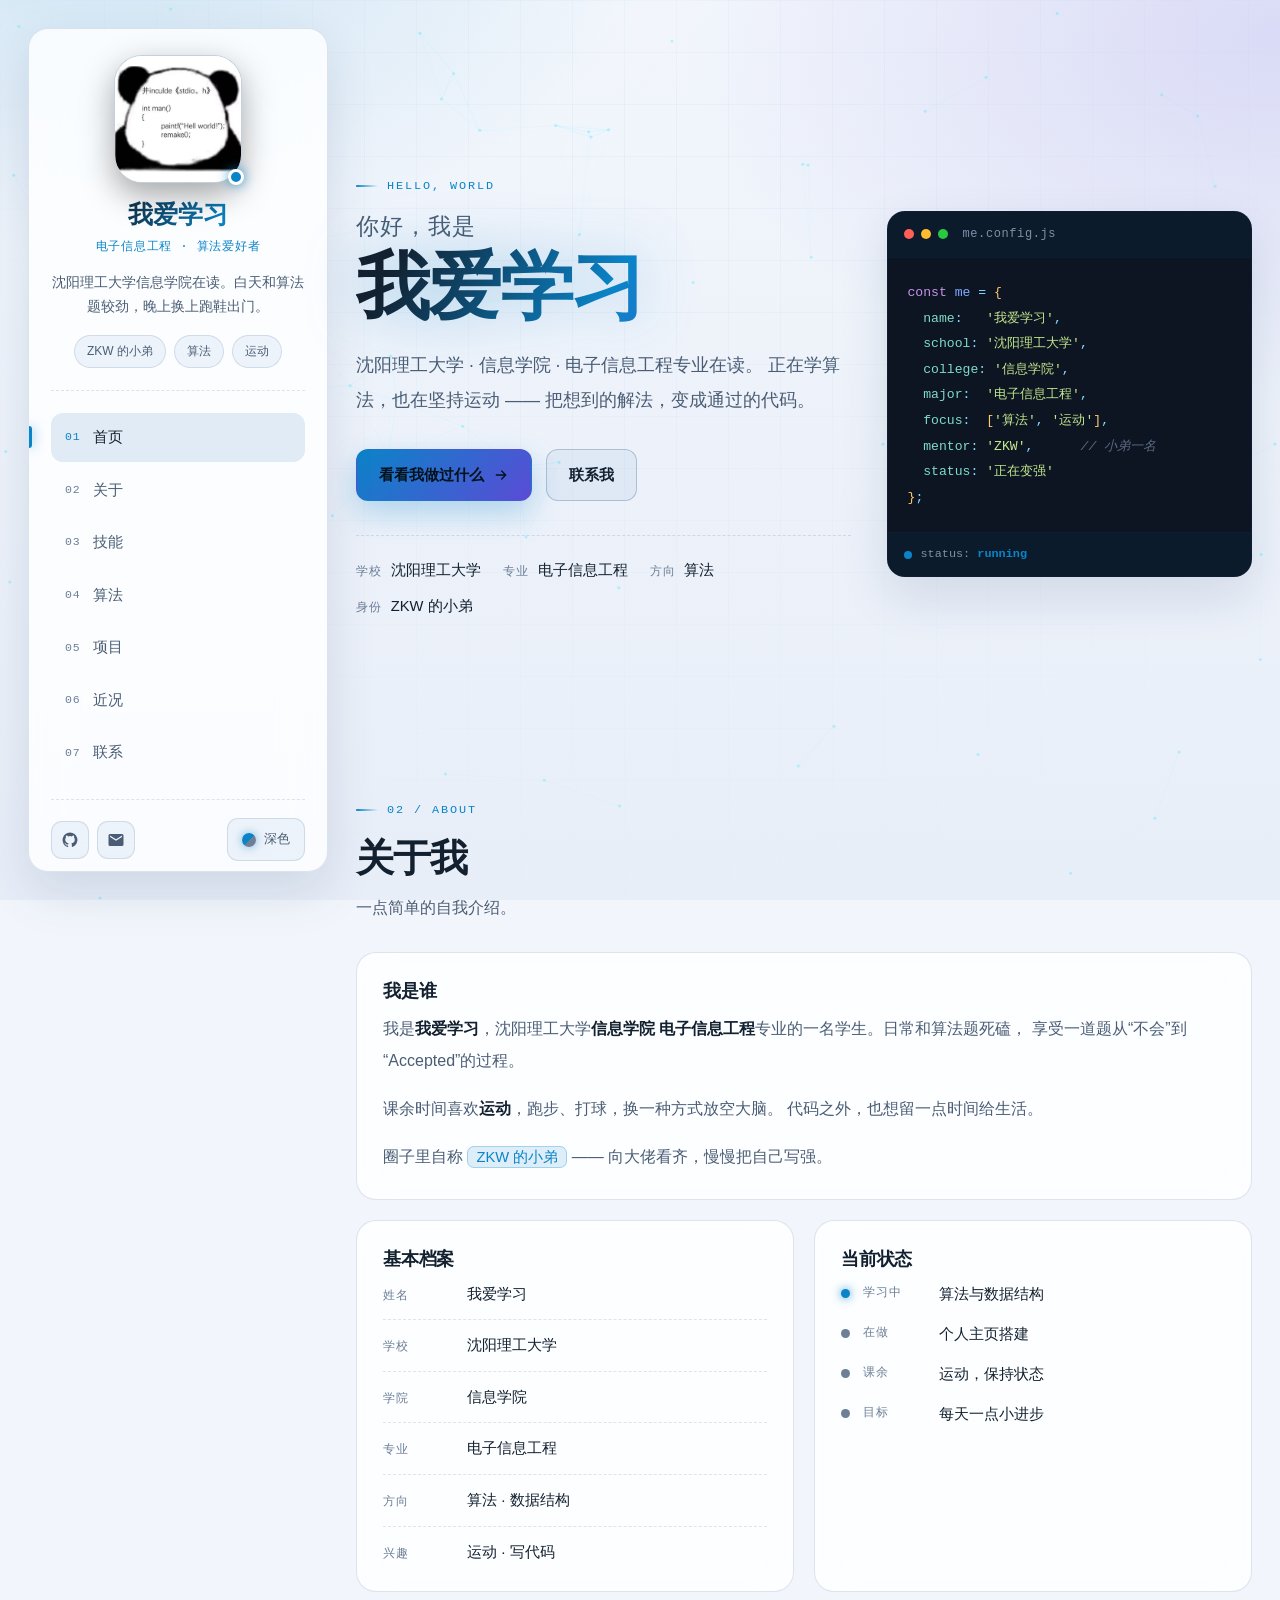
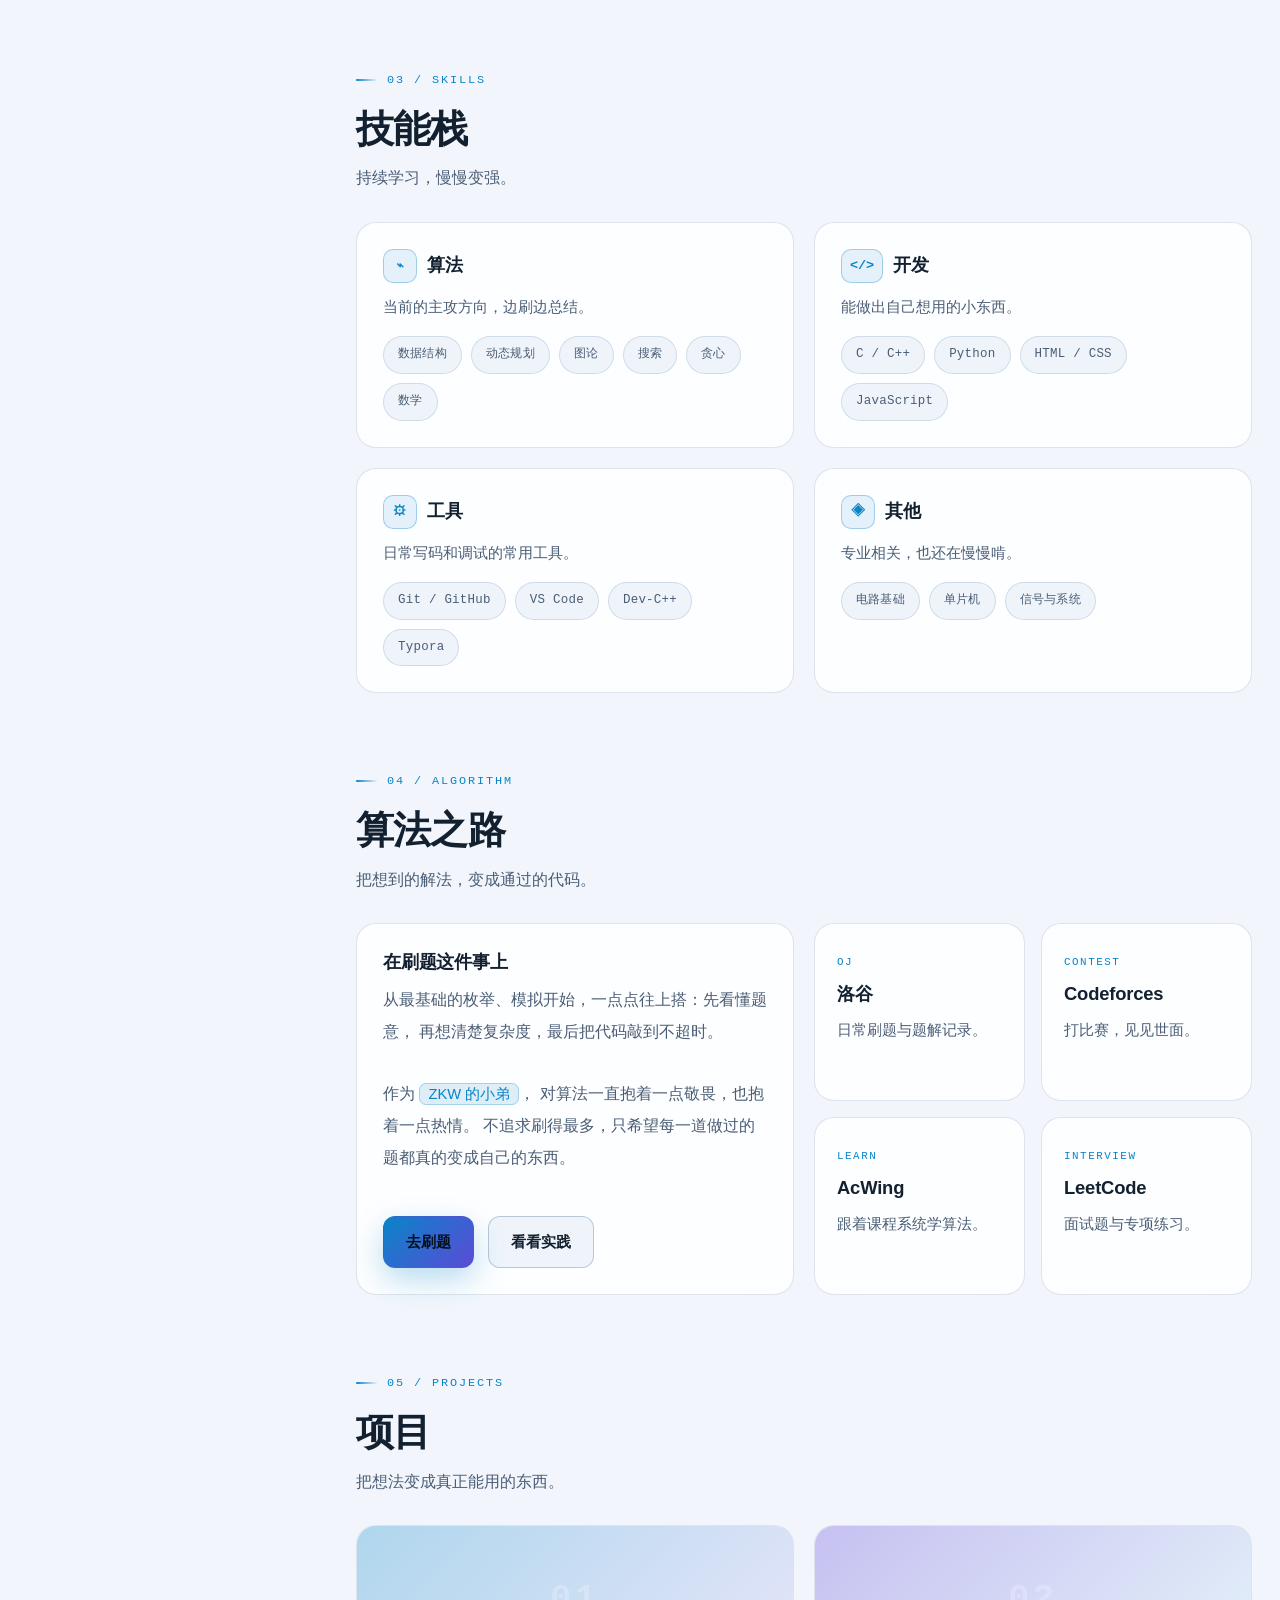
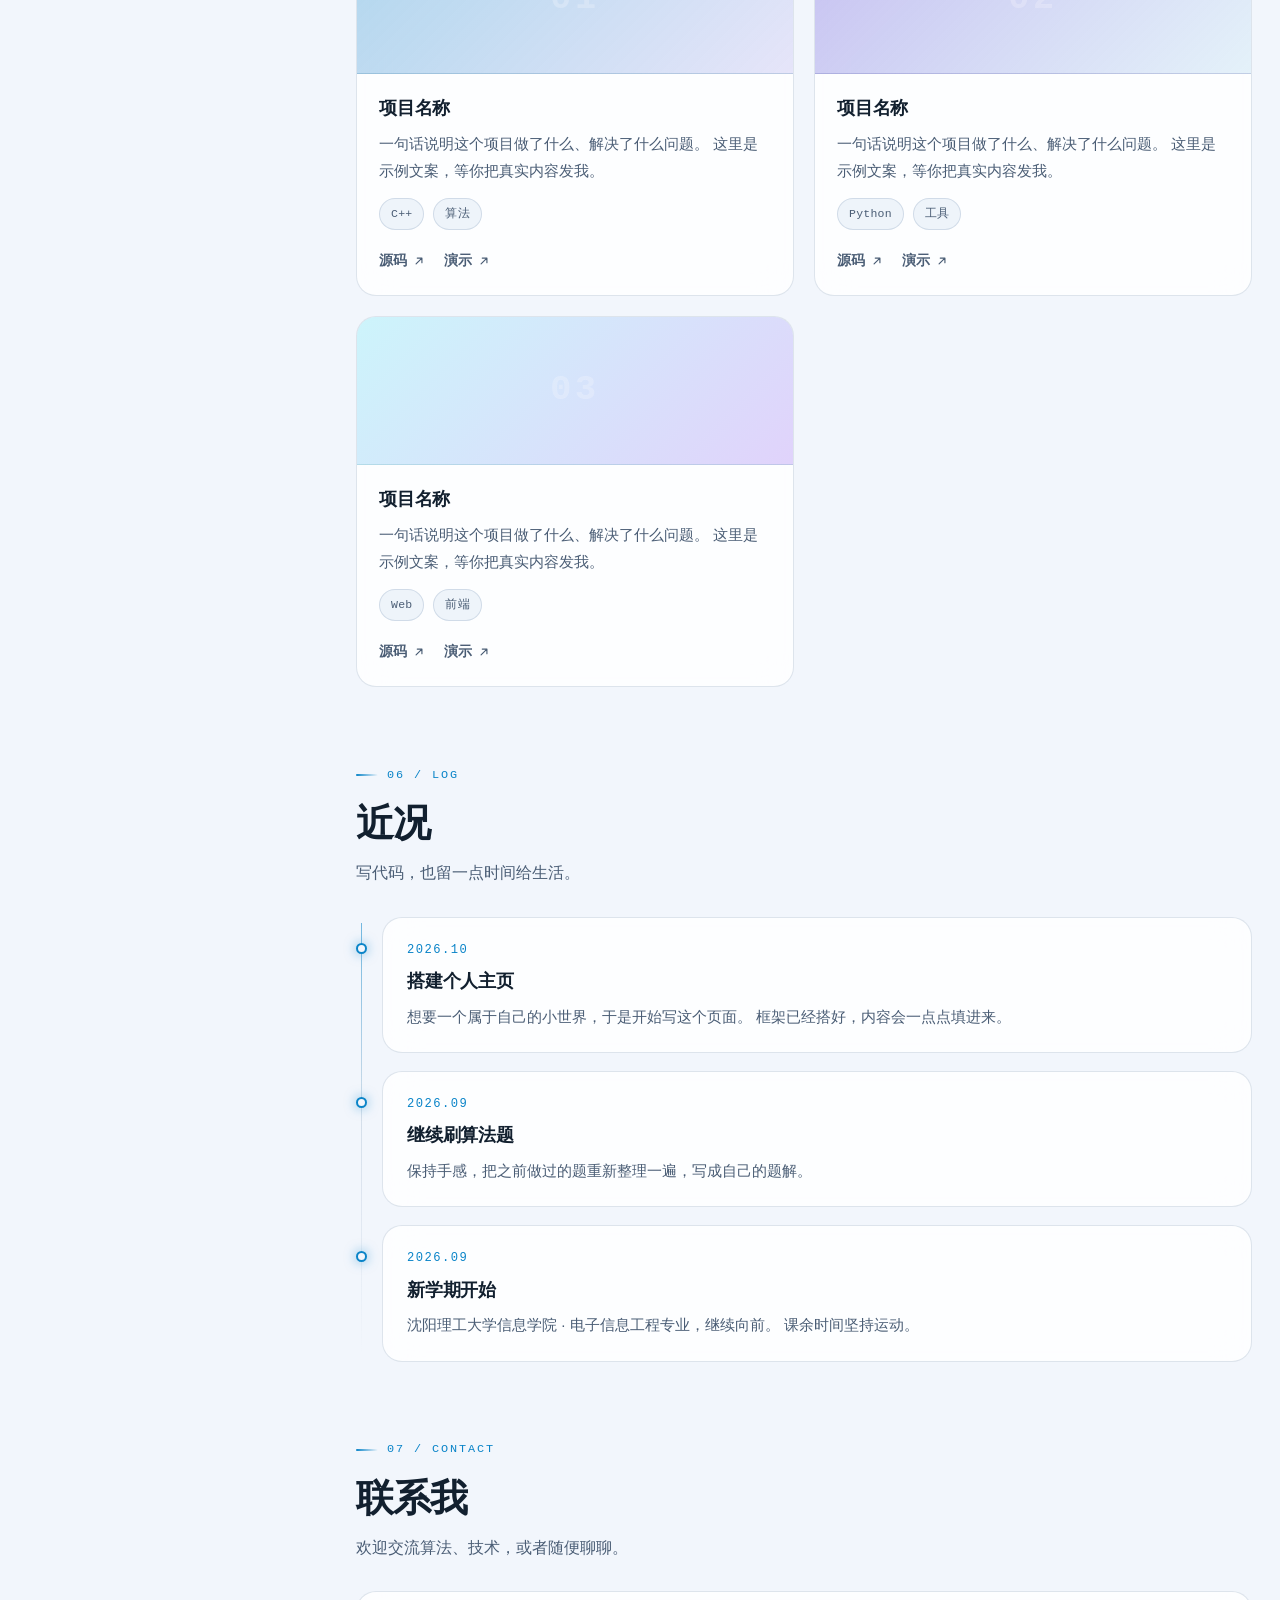
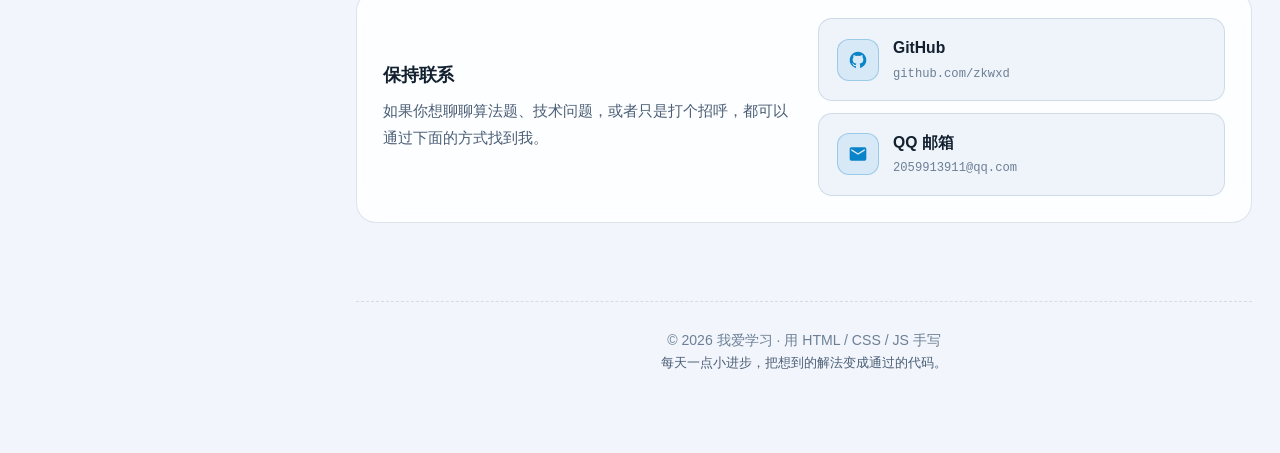
==== index.html @ d03a290c "个人主页：初始版本 科技感深色主题静态主页，纯 HTML/CSS/JS，无构建依赖。  - 分区：首页 / 关于 / 技能 / 算法 / 项目 / 近况 / 联系 - 深浅主题切换、滚动高亮导航、入场" ====
<!doctype html>
<html lang="zh-CN" data-theme="dark">
  <head>
    <meta charset="utf-8" />
    <meta name="viewport" content="width=device-width, initial-scale=1" />
    <meta name="color-scheme" content="dark light" />
    <meta name="theme-color" content="#060a12" />
    <meta
      name="description"
      content="我爱学习的个人主页 —— 沈阳理工大学信息学院电子信息工程专业学生，爱好算法与运动。"
    />
    <meta property="og:title" content="我爱学习 · 个人主页" />
    <meta
      property="og:description"
      content="沈阳理工大学信息学院电子信息工程专业学生，爱好算法与运动。"
    />
    <title>我爱学习 · 个人主页</title>

    <link rel="icon" href="assets/favicon.svg" type="image/svg+xml" />
    <link rel="stylesheet" href="css/style.css" />
    <!-- 标记 JS 可用：入场动画只在此时启用，禁用 JS 也能正常阅读 -->
    <script>
      document.documentElement.classList.add("js");
    </script>
  </head>

  <body>
    <a class="skip-link" href="#main">跳到主要内容</a>

    <!-- 背景装饰：网格 + 光晕 + 粒子 -->
    <div class="bg-layer" aria-hidden="true">
      <canvas class="bg-particles" id="bgParticles"></canvas>
    </div>

    <!-- ===================== 移动端顶栏 ===================== -->
    <header class="topbar">
      <a class="topbar__brand" href="#home">
        <span class="brand-mark" aria-hidden="true"></span>
        <span>我爱学习</span>
      </a>
      <button
        class="topbar__menu"
        id="menuBtn"
        type="button"
        aria-label="打开导航菜单"
        aria-expanded="false"
        aria-controls="sidebar"
      >
        <span class="topbar__menu-line"></span>
        <span class="topbar__menu-line"></span>
        <span class="topbar__menu-line"></span>
      </button>
    </header>

    <div class="shell">
      <!-- ===================== 侧边栏 ===================== -->
      <aside class="sidebar" id="sidebar">
        <div class="sidebar__inner">
          <!-- 个人资料 -->
          <section class="profile">
            <!-- ✎ 头像：assets/avatar.jpg（点击可放大查看） -->
            <div class="avatar">
              <button
                class="avatar__btn"
                id="avatarBtn"
                type="button"
                aria-label="放大查看头像"
                title="点击放大"
              >
                <img
                  id="avatarImg"
                  src="assets/avatar.jpg"
                  alt="我爱学习的头像：熊猫表情包，写着有 bug 的 C 语言 Hello World"
                  width="128"
                  height="128"
                />
              </button>
              <span class="avatar__status" title="在线"></span>
            </div>

            <h1 class="profile__name">我爱学习</h1>
            <p class="profile__role">电子信息工程 · 算法爱好者</p>
            <p class="profile__bio">
              沈阳理工大学信息学院在读。白天和算法题较劲，晚上换上跑鞋出门。
            </p>

            <ul class="profile__tags" aria-label="关键词">
              <li>ZKW 的小弟</li>
              <li>算法</li>
              <li>运动</li>
            </ul>
          </section>

          <!-- 导航 -->
          <nav class="nav" aria-label="主导航">
            <a class="nav__link is-active" href="#home">
              <span class="nav__index">01</span><span class="nav__label">首页</span>
            </a>
            <a class="nav__link" href="#about">
              <span class="nav__index">02</span><span class="nav__label">关于</span>
            </a>
            <a class="nav__link" href="#skills">
              <span class="nav__index">03</span><span class="nav__label">技能</span>
            </a>
            <a class="nav__link" href="#algo">
              <span class="nav__index">04</span><span class="nav__label">算法</span>
            </a>
            <a class="nav__link" href="#projects">
              <span class="nav__index">05</span><span class="nav__label">项目</span>
            </a>
            <a class="nav__link" href="#updates">
              <span class="nav__index">06</span><span class="nav__label">近况</span>
            </a>
            <a class="nav__link" href="#contact">
              <span class="nav__index">07</span><span class="nav__label">联系</span>
            </a>
          </nav>

          <!-- 侧栏底部：社交 + 主题 -->
          <div class="sidebar__foot">
            <div class="social-row">
              <!-- ✎ 替换 GitHub 用户名 -->
              <a
                class="icon-btn"
                href="https://github.com/zkwxd"
                target="_blank"
                rel="noopener noreferrer"
                aria-label="GitHub 主页"
                title="GitHub"
              >
                <svg viewBox="0 0 24 24" width="18" height="18" aria-hidden="true">
                  <path
                    fill="currentColor"
                    d="M12 2a10 10 0 0 0-3.16 19.49c.5.09.68-.22.68-.48l-.01-1.7c-2.78.6-3.37-1.34-3.37-1.34-.45-1.16-1.11-1.47-1.11-1.47-.91-.62.07-.61.07-.61 1 .07 1.53 1.03 1.53 1.03.9 1.53 2.34 1.09 2.91.83.09-.65.35-1.09.63-1.34-2.22-.25-4.55-1.11-4.55-4.94 0-1.09.39-1.98 1.03-2.68-.1-.25-.45-1.27.1-2.64 0 0 .84-.27 2.75 1.02a9.56 9.56 0 0 1 5 0c1.91-1.29 2.75-1.02 2.75-1.02.55 1.37.2 2.39.1 2.64.64.7 1.03 1.59 1.03 2.68 0 3.84-2.34 4.68-4.57 4.93.36.31.68.92.68 1.85l-.01 2.75c0 .27.18.58.69.48A10 10 0 0 0 12 2z"
                  />
                </svg>
              </a>
              <!-- ✎ 替换 QQ 号，邮箱即 QQ号@qq.com -->
              <a
                class="icon-btn"
                href="mailto:2059913911@qq.com"
                aria-label="QQ 邮箱"
                title="QQ 邮箱"
              >
                <svg viewBox="0 0 24 24" width="18" height="18" aria-hidden="true">
                  <path
                    fill="currentColor"
                    d="M20 4H4a2 2 0 0 0-2 2v12a2 2 0 0 0 2 2h16a2 2 0 0 0 2-2V6a2 2 0 0 0-2-2zm0 4-8 5L4 8V6l8 5 8-5v2z"
                  />
                </svg>
              </a>
            </div>

            <button class="theme-toggle" id="themeBtn" type="button" aria-label="切换深浅色主题">
              <span class="theme-toggle__icon" aria-hidden="true"></span>
              <span class="theme-toggle__text">外观</span>
            </button>
          </div>
        </div>
      </aside>

      <!-- 移动端遮罩 -->
      <div class="sidebar-overlay" id="sidebarOverlay" hidden></div>

      <!-- ===================== 主内容 ===================== -->
      <main class="main" id="main">
        <!-- ============ 首页 ============ -->
        <section class="hero" id="home" aria-labelledby="hero-title">
          <div class="hero__text">
            <p class="eyebrow">
              <span class="eyebrow__mark" aria-hidden="true"></span>
              HELLO, WORLD
            </p>

            <h2 class="hero__title" id="hero-title">
              <span class="hero__hello">你好，我是</span>
              <span class="hero__name">我爱学习</span>
            </h2>

            <p class="hero__lead">
              沈阳理工大学 · 信息学院 · 电子信息工程专业在读。
              正在学算法，也在坚持运动 —— 把想到的解法，变成通过的代码。
            </p>

            <div class="hero__actions">
              <a class="btn btn--primary" href="#projects">
                <span>看看我做过什么</span>
                <svg viewBox="0 0 24 24" width="16" height="16" aria-hidden="true">
                  <path
                    fill="none"
                    stroke="currentColor"
                    stroke-width="2"
                    stroke-linecap="round"
                    stroke-linejoin="round"
                    d="M5 12h14M13 6l6 6-6 6"
                  />
                </svg>
              </a>
              <a class="btn btn--ghost" href="#contact">联系我</a>
            </div>

            <ul class="hero__meta">
              <li><span class="k">学校</span>沈阳理工大学</li>
              <li><span class="k">专业</span>电子信息工程</li>
              <li><span class="k">方向</span>算法</li>
              <li><span class="k">身份</span>ZKW 的小弟</li>
            </ul>
          </div>

          <!-- 装饰：代码卡片 -->
          <aside class="code-card" aria-label="个人信息代码卡片">
            <div class="code-card__bar">
              <span class="dot dot--r"></span>
              <span class="dot dot--y"></span>
              <span class="dot dot--g"></span>
              <span class="code-card__file">me.config.js</span>
            </div>
            <pre class="code-card__body"><code><span class="c-kw">const</span> <span class="c-var">me</span> <span class="c-op">=</span> <span class="c-brace">{</span>
  <span class="c-key">name</span><span class="c-op">:</span>   <span class="c-str">'我爱学习'</span><span class="c-op">,</span>
  <span class="c-key">school</span><span class="c-op">:</span> <span class="c-str">'沈阳理工大学'</span><span class="c-op">,</span>
  <span class="c-key">college</span><span class="c-op">:</span> <span class="c-str">'信息学院'</span><span class="c-op">,</span>
  <span class="c-key">major</span><span class="c-op">:</span>  <span class="c-str">'电子信息工程'</span><span class="c-op">,</span>
  <span class="c-key">focus</span><span class="c-op">:</span>  <span class="c-brace">[</span><span class="c-str">'算法'</span><span class="c-op">,</span> <span class="c-str">'运动'</span><span class="c-brace">]</span><span class="c-op">,</span>
  <span class="c-key">mentor</span><span class="c-op">:</span> <span class="c-str">'ZKW'</span><span class="c-op">,</span>      <span class="c-comment">// 小弟一名</span>
  <span class="c-key">status</span><span class="c-op">:</span> <span class="c-str">'正在变强'</span>
<span class="c-brace">}</span><span class="c-op">;</span></code></pre>
            <div class="code-card__foot">
              <span class="pulse" aria-hidden="true"></span>
              <span>status: <strong>running</strong></span>
            </div>
          </aside>
        </section>

        <!-- ============ 关于 ============ -->
        <section class="section" id="about" aria-labelledby="about-title">
          <header class="section__head">
            <p class="eyebrow"><span class="eyebrow__mark" aria-hidden="true"></span>02 / ABOUT</p>
            <h2 class="section__title" id="about-title">关于我</h2>
            <p class="section__desc">一点简单的自我介绍。</p>
          </header>

          <div class="about__grid">
            <article class="card about__intro" data-reveal>
              <h3 class="card__title">我是谁</h3>
              <p>
                我是<strong>我爱学习</strong>，沈阳理工大学<strong>信息学院</strong>
                <strong>电子信息工程</strong>专业的一名学生。日常和算法题死磕，
                享受一道题从“不会”到“Accepted”的过程。
              </p>
              <p>
                课余时间喜欢<strong>运动</strong>，跑步、打球，换一种方式放空大脑。
                代码之外，也想留一点时间给生活。
              </p>
              <p>
                圈子里自称 <span class="hl">ZKW 的小弟</span> ——
                向大佬看齐，慢慢把自己写强。
              </p>
            </article>

            <article class="card about__facts" data-reveal>
              <h3 class="card__title">基本档案</h3>
              <!-- ✎ 以下档案已按你提供的信息填写，需要改动直接说 -->
              <dl class="fact-list">
                <div>
                  <dt>姓名</dt>
                  <dd>我爱学习</dd>
                </div>
                <div>
                  <dt>学校</dt>
                  <dd>沈阳理工大学</dd>
                </div>
                <div>
                  <dt>学院</dt>
                  <dd>信息学院</dd>
                </div>
                <div>
                  <dt>专业</dt>
                  <dd>电子信息工程</dd>
                </div>
                <div>
                  <dt>方向</dt>
                  <dd>算法 · 数据结构</dd>
                </div>
                <div>
                  <dt>兴趣</dt>
                  <dd>运动 · 写代码</dd>
                </div>
              </dl>
            </article>

            <article class="card about__now" data-reveal>
              <h3 class="card__title">当前状态</h3>
              <ul class="status-list">
                <li>
                  <span class="status-dot status-dot--live"></span>
                  <span class="status-label">学习中</span>
                  <span class="status-value">算法与数据结构</span>
                </li>
                <li>
                  <span class="status-dot"></span>
                  <span class="status-label">在做</span>
                  <span class="status-value">个人主页搭建</span>
                </li>
                <li>
                  <span class="status-dot"></span>
                  <span class="status-label">课余</span>
                  <span class="status-value">运动，保持状态</span>
                </li>
                <li>
                  <span class="status-dot"></span>
                  <span class="status-label">目标</span>
                  <span class="status-value">每天一点小进步</span>
                </li>
              </ul>
            </article>
          </div>
        </section>

        <!-- ============ 技能 ============ -->
        <section class="section" id="skills" aria-labelledby="skills-title">
          <header class="section__head">
            <p class="eyebrow"><span class="eyebrow__mark" aria-hidden="true"></span>03 / SKILLS</p>
            <h2 class="section__title" id="skills-title">技能栈</h2>
            <p class="section__desc">持续学习，慢慢变强。</p>
          </header>

          <!-- ✎ 技术栈按真实情况增删 -->
          <div class="skill-grid">
            <article class="card skill-card" data-reveal>
              <h3 class="card__title">
                <span class="skill-card__icon" aria-hidden="true">⌁</span>算法
              </h3>
              <p class="card__desc">当前的主攻方向，边刷边总结。</p>
              <ul class="chip-list">
                <li class="chip">数据结构</li>
                <li class="chip">动态规划</li>
                <li class="chip">图论</li>
                <li class="chip">搜索</li>
                <li class="chip">贪心</li>
                <li class="chip">数学</li>
              </ul>
            </article>

            <article class="card skill-card" data-reveal>
              <h3 class="card__title">
                <span class="skill-card__icon" aria-hidden="true">&lt;/&gt;</span>开发
              </h3>
              <p class="card__desc">能做出自己想用的小东西。</p>
              <ul class="chip-list">
                <li class="chip">C / C++</li>
                <li class="chip">Python</li>
                <li class="chip">HTML / CSS</li>
                <li class="chip">JavaScript</li>
              </ul>
            </article>

            <article class="card skill-card" data-reveal>
              <h3 class="card__title">
                <span class="skill-card__icon" aria-hidden="true">⚙</span>工具
              </h3>
              <p class="card__desc">日常写码和调试的常用工具。</p>
              <ul class="chip-list">
                <li class="chip">Git / GitHub</li>
                <li class="chip">VS Code</li>
                <li class="chip">Dev-C++</li>
                <li class="chip">Typora</li>
              </ul>
            </article>

            <article class="card skill-card" data-reveal>
              <h3 class="card__title">
                <span class="skill-card__icon" aria-hidden="true">◈</span>其他
              </h3>
              <p class="card__desc">专业相关，也还在慢慢啃。</p>
              <ul class="chip-list">
                <li class="chip">电路基础</li>
                <li class="chip">单片机</li>
                <li class="chip">信号与系统</li>
              </ul>
            </article>
          </div>
        </section>

        <!-- ============ 算法 ============ -->
        <section class="section" id="algo" aria-labelledby="algo-title">
          <header class="section__head">
            <p class="eyebrow"><span class="eyebrow__mark" aria-hidden="true"></span>04 / ALGORITHM</p>
            <h2 class="section__title" id="algo-title">算法之路</h2>
            <p class="section__desc">把想到的解法，变成通过的代码。</p>
          </header>

          <div class="algo__grid">
            <article class="card algo__intro" data-reveal>
              <h3 class="card__title">在刷题这件事上</h3>
              <p>
                从最基础的枚举、模拟开始，一点点往上搭：先看懂题意，
                再想清楚复杂度，最后把代码敲到不超时。
              </p>
              <p>
                作为 <span class="hl">ZKW 的小弟</span>，
                对算法一直抱着一点敬畏，也抱着一点热情。
                不追求刷得最多，只希望每一道做过的题都真的变成自己的东西。
              </p>
              <div class="hero__actions">
                <!-- ✎ 改成你的刷题主页链接 -->
                <a class="btn btn--primary" href="https://www.luogu.com.cn/" target="_blank" rel="noopener noreferrer">去刷题</a>
                <a class="btn btn--ghost" href="#projects">看看实践</a>
              </div>
            </article>

            <div class="platform-grid">
              <!-- ✎ 替换成你真实的刷题主页 -->
              <a class="card platform-card" data-reveal href="https://www.luogu.com.cn/" target="_blank" rel="noopener noreferrer">
                <span class="platform-card__tag">OJ</span>
                <h3 class="card__title">洛谷</h3>
                <p class="card__desc">日常刷题与题解记录。</p>
              </a>
              <a class="card platform-card" data-reveal href="https://codeforces.com/" target="_blank" rel="noopener noreferrer">
                <span class="platform-card__tag">Contest</span>
                <h3 class="card__title">Codeforces</h3>
                <p class="card__desc">打比赛，见见世面。</p>
              </a>
              <a class="card platform-card" data-reveal href="https://www.acwing.com/" target="_blank" rel="noopener noreferrer">
                <span class="platform-card__tag">Learn</span>
                <h3 class="card__title">AcWing</h3>
                <p class="card__desc">跟着课程系统学算法。</p>
              </a>
              <a class="card platform-card" data-reveal href="https://leetcode.cn/" target="_blank" rel="noopener noreferrer">
                <span class="platform-card__tag">Interview</span>
                <h3 class="card__title">LeetCode</h3>
                <p class="card__desc">面试题与专项练习。</p>
              </a>
            </div>
          </div>
        </section>

        <!-- ============ 项目 ============ -->
        <section class="section" id="projects" aria-labelledby="projects-title">
          <header class="section__head">
            <p class="eyebrow"><span class="eyebrow__mark" aria-hidden="true"></span>05 / PROJECTS</p>
            <h2 class="section__title" id="projects-title">项目</h2>
            <p class="section__desc">把想法变成真正能用的东西。</p>
          </header>

          <!-- ✎ 项目卡片：整块替换标题 / 简介 / 技术标签 / 链接 -->
          <div class="project-grid">
            <article class="card project-card" data-reveal>
              <div class="project-card__thumb thumb--a" aria-hidden="true">
                <span>01</span>
              </div>
              <div class="project-card__body">
                <h3 class="card__title">项目名称</h3>
                <p class="card__desc">
                  一句话说明这个项目做了什么、解决了什么问题。
                  这里是示例文案，等你把真实内容发我。
                </p>
                <ul class="chip-list">
                  <li class="chip chip--sm">C++</li>
                  <li class="chip chip--sm">算法</li>
                </ul>
                <div class="project-card__links">
                  <!-- ✎ 源码 / 演示链接 -->
                  <a class="link-arrow" href="#" aria-label="查看项目源码">
                    源码
                    <svg viewBox="0 0 24 24" width="14" height="14" aria-hidden="true">
                      <path fill="none" stroke="currentColor" stroke-width="2" stroke-linecap="round" stroke-linejoin="round" d="M7 17 17 7M9 7h8v8" />
                    </svg>
                  </a>
                  <a class="link-arrow" href="#" aria-label="查看项目演示">
                    演示
                    <svg viewBox="0 0 24 24" width="14" height="14" aria-hidden="true">
                      <path fill="none" stroke="currentColor" stroke-width="2" stroke-linecap="round" stroke-linejoin="round" d="M7 17 17 7M9 7h8v8" />
                    </svg>
                  </a>
                </div>
              </div>
            </article>

            <article class="card project-card" data-reveal>
              <div class="project-card__thumb thumb--b" aria-hidden="true">
                <span>02</span>
              </div>
              <div class="project-card__body">
                <h3 class="card__title">项目名称</h3>
                <p class="card__desc">
                  一句话说明这个项目做了什么、解决了什么问题。
                  这里是示例文案，等你把真实内容发我。
                </p>
                <ul class="chip-list">
                  <li class="chip chip--sm">Python</li>
                  <li class="chip chip--sm">工具</li>
                </ul>
                <div class="project-card__links">
                  <a class="link-arrow" href="#">
                    源码
                    <svg viewBox="0 0 24 24" width="14" height="14" aria-hidden="true">
                      <path fill="none" stroke="currentColor" stroke-width="2" stroke-linecap="round" stroke-linejoin="round" d="M7 17 17 7M9 7h8v8" />
                    </svg>
                  </a>
                  <a class="link-arrow" href="#">
                    演示
                    <svg viewBox="0 0 24 24" width="14" height="14" aria-hidden="true">
                      <path fill="none" stroke="currentColor" stroke-width="2" stroke-linecap="round" stroke-linejoin="round" d="M7 17 17 7M9 7h8v8" />
                    </svg>
                  </a>
                </div>
              </div>
            </article>

            <article class="card project-card" data-reveal>
              <div class="project-card__thumb thumb--c" aria-hidden="true">
                <span>03</span>
              </div>
              <div class="project-card__body">
                <h3 class="card__title">项目名称</h3>
                <p class="card__desc">
                  一句话说明这个项目做了什么、解决了什么问题。
                  这里是示例文案，等你把真实内容发我。
                </p>
                <ul class="chip-list">
                  <li class="chip chip--sm">Web</li>
                  <li class="chip chip--sm">前端</li>
                </ul>
                <div class="project-card__links">
                  <a class="link-arrow" href="#">
                    源码
                    <svg viewBox="0 0 24 24" width="14" height="14" aria-hidden="true">
                      <path fill="none" stroke="currentColor" stroke-width="2" stroke-linecap="round" stroke-linejoin="round" d="M7 17 17 7M9 7h8v8" />
                    </svg>
                  </a>
                  <a class="link-arrow" href="#">
                    演示
                    <svg viewBox="0 0 24 24" width="14" height="14" aria-hidden="true">
                      <path fill="none" stroke="currentColor" stroke-width="2" stroke-linecap="round" stroke-linejoin="round" d="M7 17 17 7M9 7h8v8" />
                    </svg>
                  </a>
                </div>
              </div>
            </article>
          </div>
        </section>

        <!-- ============ 近况 ============ -->
        <section class="section" id="updates" aria-labelledby="updates-title">
          <header class="section__head">
            <p class="eyebrow"><span class="eyebrow__mark" aria-hidden="true"></span>06 / LOG</p>
            <h2 class="section__title" id="updates-title">近况</h2>
            <p class="section__desc">写代码，也留一点时间给生活。</p>
          </header>

          <!-- ✎ 时间线条目：替换时间 / 标题 / 描述 -->
          <ol class="timeline">
            <li class="timeline__item" data-reveal>
              <div class="timeline__marker" aria-hidden="true"></div>
              <div class="card timeline__card">
                <p class="timeline__date">2026.10</p>
                <h3 class="card__title">搭建个人主页</h3>
                <p class="card__desc">
                  想要一个属于自己的小世界，于是开始写这个页面。
                  框架已经搭好，内容会一点点填进来。
                </p>
              </div>
            </li>
            <li class="timeline__item" data-reveal>
              <div class="timeline__marker" aria-hidden="true"></div>
              <div class="card timeline__card">
                <p class="timeline__date">2026.09</p>
                <h3 class="card__title">继续刷算法题</h3>
                <p class="card__desc">
                  保持手感，把之前做过的题重新整理一遍，写成自己的题解。
                </p>
              </div>
            </li>
            <li class="timeline__item" data-reveal>
              <div class="timeline__marker" aria-hidden="true"></div>
              <div class="card timeline__card">
                <p class="timeline__date">2026.09</p>
                <h3 class="card__title">新学期开始</h3>
                <p class="card__desc">
                  沈阳理工大学信息学院 · 电子信息工程专业，继续向前。
                  课余时间坚持运动。
                </p>
              </div>
            </li>
          </ol>
        </section>

        <!-- ============ 联系 ============ -->
        <section class="section" id="contact" aria-labelledby="contact-title">
          <header class="section__head">
            <p class="eyebrow"><span class="eyebrow__mark" aria-hidden="true"></span>07 / CONTACT</p>
            <h2 class="section__title" id="contact-title">联系我</h2>
            <p class="section__desc">欢迎交流算法、技术，或者随便聊聊。</p>
          </header>

          <div class="card contact-card" data-reveal>
            <div class="contact-card__text">
              <h3 class="card__title">保持联系</h3>
              <p class="card__desc">
                如果你想聊聊算法题、技术问题，或者只是打个招呼，都可以通过下面的方式找到我。
              </p>
            </div>

            <div class="contact-actions">
              <!-- ✎ 替换 GitHub 用户名 -->
              <a
                class="contact-btn"
                href="https://github.com/zkwxd"
                target="_blank"
                rel="noopener noreferrer"
              >
                <span class="contact-btn__icon" aria-hidden="true">
                  <svg viewBox="0 0 24 24" width="20" height="20">
                    <path
                      fill="currentColor"
                      d="M12 2a10 10 0 0 0-3.16 19.49c.5.09.68-.22.68-.48l-.01-1.7c-2.78.6-3.37-1.34-3.37-1.34-.45-1.16-1.11-1.47-1.11-1.47-.91-.62.07-.61.07-.61 1 .07 1.53 1.03 1.53 1.03.9 1.53 2.34 1.09 2.91.83.09-.65.35-1.09.63-1.34-2.22-.25-4.55-1.11-4.55-4.94 0-1.09.39-1.98 1.03-2.68-.1-.25-.45-1.27.1-2.64 0 0 .84-.27 2.75 1.02a9.56 9.56 0 0 1 5 0c1.91-1.29 2.75-1.02 2.75-1.02.55 1.37.2 2.39.1 2.64.64.7 1.03 1.59 1.03 2.68 0 3.84-2.34 4.68-4.57 4.93.36.31.68.92.68 1.85l-.01 2.75c0 .27.18.58.69.48A10 10 0 0 0 12 2z"
                    />
                  </svg>
                </span>
                <span class="contact-btn__body">
                  <strong>GitHub</strong>
                  <small>github.com/zkwxd</small>
                </span>
              </a>

              <!-- ✎ 替换 QQ 号：邮箱 = QQ号@qq.com -->
              <a class="contact-btn" href="mailto:2059913911@qq.com">
                <span class="contact-btn__icon" aria-hidden="true">
                  <svg viewBox="0 0 24 24" width="20" height="20">
                    <path
                      fill="currentColor"
                      d="M20 4H4a2 2 0 0 0-2 2v12a2 2 0 0 0 2 2h16a2 2 0 0 0 2-2V6a2 2 0 0 0-2-2zm0 4-8 5L4 8V6l8 5 8-5v2z"
                    />
                  </svg>
                </span>
                <span class="contact-btn__body">
                  <strong>QQ 邮箱</strong>
                  <small>2059913911@qq.com</small>
                </span>
              </a>
            </div>
          </div>
        </section>

        <!-- ============ 页脚 ============ -->
        <footer class="footer">
          <p>
            © <span id="year">2026</span> 我爱学习 · 用 HTML / CSS / JS 手写
          </p>
          <p class="footer__motto">每天一点小进步，把想到的解法变成通过的代码。</p>
        </footer>
      </main>
    </div>

    <!-- 回到顶部 -->
    <button class="to-top" id="toTop" type="button" aria-label="回到顶部">
      <svg viewBox="0 0 24 24" width="18" height="18" aria-hidden="true">
        <path fill="none" stroke="currentColor" stroke-width="2" stroke-linecap="round" stroke-linejoin="round" d="M12 19V5M6 11l6-6 6 6" />
      </svg>
    </button>

    <!-- 头像放大查看 -->
    <div class="lightbox" id="lightbox" hidden>
      <figure class="lightbox__panel">
        <img
          src="assets/avatar.jpg"
          alt="我爱学习的头像大图"
          id="lightboxImg"
        />
        <figcaption class="lightbox__caption">
          <code>#inculde 《stdio。h》</code> · 让代码再飞一会儿
        </figcaption>
      </figure>
      <button class="lightbox__close" id="lightboxClose" type="button" aria-label="关闭">
        <svg viewBox="0 0 24 24" width="22" height="22" aria-hidden="true">
          <path
            fill="none"
            stroke="currentColor"
            stroke-width="2"
            stroke-linecap="round"
            d="M6 6l12 12M18 6L6 18"
          />
        </svg>
      </button>
    </div>

    <script src="js/main.js"></script>
  </body>
</html>
---- css/style.css ----
/* =========================================================
   我爱学习 · 个人主页
   科技感深色主题 / 纯静态 / 无外部依赖
   ========================================================= */

/* ---------- 设计变量 ---------- */
:root {
  color-scheme: dark;

  /* 强调色：改这两个值就能换掉整站配色 */
  --accent: #2ee6ff;
  --accent-2: #7b6cff;
  --accent-rgb: 46, 230, 255;
  --accent-2-rgb: 123, 108, 255;

  --bg: #060a12;
  --bg-soft: #0a1220;
  --panel: rgba(13, 21, 36, 0.72);
  --panel-solid: #0c1524;
  --soft: rgba(122, 178, 255, 0.06);
  --soft-2: rgba(122, 178, 255, 0.11);

  --text: #e6f0ff;
  --muted: #93a6c4;
  --faint: #5d7191;
  --line: rgba(122, 178, 255, 0.13);
  --line-strong: rgba(122, 178, 255, 0.26);

  --radius: 20px;
  --radius-sm: 12px;
  --rail: 300px;

  --font-sans: "Inter", -apple-system, BlinkMacSystemFont, "Segoe UI",
    "PingFang SC", "Microsoft YaHei", sans-serif;
  --font-mono: "JetBrains Mono", "Cascadia Code", "SFMono-Regular", Consolas,
    "Liberation Mono", monospace;

  --shadow: 0 24px 60px rgba(0, 0, 0, 0.45);
  --glow: 0 0 0 1px rgba(var(--accent-rgb), 0.18),
    0 0 36px rgba(var(--accent-rgb), 0.12);
  --ease: cubic-bezier(0.22, 1, 0.36, 1);
}

/* 浅色主题（右上角「外观」可切换） */
[data-theme="light"] {
  color-scheme: light;

  --accent: #0a84c8;
  --accent-2: #5b4bd6;
  --accent-rgb: 10, 132, 200;
  --accent-2-rgb: 91, 75, 214;

  --bg: #f2f6fc;
  --bg-soft: #e8eef8;
  --panel: rgba(255, 255, 255, 0.82);
  --panel-solid: #ffffff;
  --soft: rgba(10, 90, 160, 0.06);
  --soft-2: rgba(10, 90, 160, 0.11);

  --text: #12202f;
  --muted: #4a5d75;
  --faint: #6c7f96;
  --line: rgba(12, 60, 110, 0.13);
  --line-strong: rgba(12, 60, 110, 0.24);

  --shadow: 0 20px 50px rgba(20, 50, 90, 0.12);
  --glow: 0 0 0 1px rgba(var(--accent-rgb), 0.18),
    0 0 32px rgba(var(--accent-rgb), 0.1);
}

/* ---------- 重置与基础 ---------- */
*,
*::before,
*::after {
  box-sizing: border-box;
}

html {
  scroll-behavior: smooth;
  scroll-padding-top: 32px;
}

body {
  margin: 0;
  min-height: 100vh;
  background: var(--bg);
  color: var(--text);
  font-family: var(--font-sans);
  font-size: 16px;
  line-height: 1.75;
  -webkit-font-smoothing: antialiased;
  text-rendering: optimizeLegibility;
}

img {
  max-width: 100%;
  display: block;
}

a {
  color: inherit;
  text-decoration: none;
}

button {
  font: inherit;
  color: inherit;
  background: none;
  border: 0;
  cursor: pointer;
}

ul,
ol,
dl {
  margin: 0;
  padding: 0;
  list-style: none;
}

p {
  margin: 0 0 1em;
}

p:last-child {
  margin-bottom: 0;
}

h1,
h2,
h3 {
  margin: 0;
  line-height: 1.3;
  letter-spacing: -0.01em;
}

strong {
  font-weight: 650;
  color: var(--text);
}

::selection {
  background: rgba(var(--accent-rgb), 0.28);
  color: var(--text);
}

:focus-visible {
  outline: 2px solid var(--accent);
  outline-offset: 3px;
  border-radius: 6px;
}

.skip-link {
  position: fixed;
  top: -100px;
  left: 16px;
  z-index: 999;
  padding: 10px 18px;
  border-radius: 10px;
  background: var(--accent);
  color: #041018;
  font-weight: 600;
  transition: top 0.25s var(--ease);
}

.skip-link:focus {
  top: 16px;
}

/* ---------- 背景层 ---------- */
.bg-layer {
  position: fixed;
  inset: 0;
  z-index: -1;
  overflow: hidden;
  background:
    radial-gradient(
      900px 560px at 8% -10%,
      rgba(var(--accent-rgb), 0.16),
      transparent 62%
    ),
    radial-gradient(
      1000px 620px at 100% 4%,
      rgba(var(--accent-2-rgb), 0.16),
      transparent 60%
    ),
    linear-gradient(180deg, var(--bg) 0%, var(--bg-soft) 100%);
}

/* 细网格 */
.bg-layer::before {
  content: "";
  position: absolute;
  inset: 0;
  background-image: linear-gradient(
      rgba(var(--accent-rgb), 0.045) 1px,
      transparent 1px
    ),
    linear-gradient(90deg, rgba(var(--accent-rgb), 0.045) 1px, transparent 1px);
  background-size: 52px 52px;
  mask-image: radial-gradient(circle at 50% 20%, #000 0%, transparent 78%);
  -webkit-mask-image: radial-gradient(
    circle at 50% 20%,
    #000 0%,
    transparent 78%
  );
}

.bg-particles {
  position: absolute;
  inset: 0;
  width: 100%;
  height: 100%;
  opacity: 0.55;
}

/* ---------- 布局 ---------- */
.shell {
  display: grid;
  grid-template-columns: var(--rail) minmax(0, 1fr);
  gap: 28px;
  max-width: 1320px;
  margin: 0 auto;
  padding: 28px;
}

.main {
  min-width: 0;
  padding-bottom: 40px;
}

/* ---------- 侧边栏 ---------- */
.sidebar {
  position: sticky;
  top: 28px;
  height: calc(100vh - 56px);
  align-self: start;
}

.sidebar__inner {
  display: flex;
  flex-direction: column;
  height: 100%;
  padding: 26px 22px;
  border: 1px solid var(--line);
  border-radius: var(--radius);
  background: var(--panel);
  backdrop-filter: blur(22px) saturate(140%);
  -webkit-backdrop-filter: blur(22px) saturate(140%);
  box-shadow: var(--shadow);
  overflow-y: auto;
  overscroll-behavior: contain;
  scrollbar-width: thin;
  scrollbar-color: var(--line-strong) transparent;
}

/* 资料卡 */
.profile {
  text-align: center;
  padding-bottom: 22px;
  border-bottom: 1px dashed var(--line);
}

.avatar {
  position: relative;
  width: 128px;
  height: 128px;
  margin: 0 auto 16px;
}

.avatar__btn {
  display: block;
  width: 128px;
  height: 128px;
  padding: 0;
  border: 1px solid var(--line-strong);
  border-radius: 28px;
  overflow: hidden;
  background: #fff;
  box-shadow: 0 12px 32px rgba(0, 0, 0, 0.35);
  cursor: zoom-in;
  transition: transform 0.35s var(--ease), box-shadow 0.35s var(--ease),
    border-color 0.35s var(--ease);
}

.avatar__btn:hover {
  transform: translateY(-3px) scale(1.02);
  border-color: rgba(var(--accent-rgb), 0.55);
  box-shadow: 0 18px 42px rgba(var(--accent-rgb), 0.24);
}

.avatar img {
  width: 100%;
  height: 100%;
  /* 表情包是白底长图，用 contain 完整显示，避免裁掉代码文字 */
  object-fit: contain;
  background: #fff;
}

.avatar__status {
  position: absolute;
  right: -2px;
  bottom: -2px;
  width: 16px;
  height: 16px;
  border-radius: 50%;
  background: var(--accent);
  border: 3px solid var(--panel-solid);
  box-shadow: 0 0 12px rgba(var(--accent-rgb), 0.8);
}

.profile__name {
  font-size: 1.55rem;
  font-weight: 700;
  letter-spacing: 0.01em;
  background: linear-gradient(
    120deg,
    var(--text) 20%,
    var(--accent) 70%,
    var(--accent-2) 100%
  );
  -webkit-background-clip: text;
  background-clip: text;
  color: transparent;
}

.profile__role {
  margin: 6px 0 12px;
  font-family: var(--font-mono);
  font-size: 0.78rem;
  letter-spacing: 0.06em;
  color: var(--accent);
  text-transform: uppercase;
}

.profile__bio {
  margin: 0 0 16px;
  font-size: 0.88rem;
  line-height: 1.7;
  color: var(--muted);
}

.profile__tags {
  display: flex;
  flex-wrap: wrap;
  justify-content: center;
  gap: 8px;
}

.profile__tags li {
  padding: 5px 12px;
  border: 1px solid var(--line);
  border-radius: 999px;
  background: var(--soft);
  font-size: 0.75rem;
  color: var(--muted);
  white-space: nowrap;
}

/* 导航 */
.nav {
  display: flex;
  flex-direction: column;
  gap: 4px;
  padding: 22px 0;
  flex: 1;
}

.nav__link {
  position: relative;
  display: flex;
  align-items: center;
  gap: 12px;
  padding: 11px 14px;
  border-radius: var(--radius-sm);
  color: var(--muted);
  font-size: 0.95rem;
  transition: color 0.25s var(--ease), background 0.25s var(--ease),
    transform 0.25s var(--ease);
}

.nav__link:hover {
  color: var(--text);
  background: var(--soft);
  transform: translateX(3px);
}

.nav__link.is-active {
  color: var(--text);
  background: var(--soft-2);
}

.nav__link.is-active::before {
  content: "";
  position: absolute;
  left: -22px;
  top: 50%;
  transform: translateY(-50%);
  width: 3px;
  height: 22px;
  border-radius: 0 3px 3px 0;
  background: var(--accent);
  box-shadow: 0 0 12px rgba(var(--accent-rgb), 0.8);
}

.nav__index {
  font-family: var(--font-mono);
  font-size: 0.72rem;
  letter-spacing: 0.08em;
  color: var(--faint);
  transition: color 0.25s var(--ease);
}

.nav__link.is-active .nav__index,
.nav__link:hover .nav__index {
  color: var(--accent);
}

/* 侧栏底部 */
.sidebar__foot {
  display: flex;
  align-items: center;
  justify-content: space-between;
  gap: 12px;
  padding-top: 18px;
  border-top: 1px dashed var(--line);
}

.social-row {
  display: flex;
  gap: 8px;
}

.icon-btn {
  display: grid;
  place-items: center;
  width: 38px;
  height: 38px;
  border: 1px solid var(--line);
  border-radius: 11px;
  color: var(--muted);
  background: var(--soft);
  transition: all 0.25s var(--ease);
}

.icon-btn:hover {
  color: var(--accent);
  border-color: rgba(var(--accent-rgb), 0.5);
  transform: translateY(-2px);
  box-shadow: 0 8px 20px rgba(var(--accent-rgb), 0.16);
}

.theme-toggle {
  display: inline-flex;
  align-items: center;
  gap: 8px;
  padding: 9px 14px;
  border: 1px solid var(--line);
  border-radius: 11px;
  background: var(--soft);
  color: var(--muted);
  font-size: 0.82rem;
  transition: all 0.25s var(--ease);
}

.theme-toggle:hover {
  color: var(--text);
  border-color: var(--line-strong);
}

.theme-toggle__icon {
  width: 14px;
  height: 14px;
  border-radius: 50%;
  background: linear-gradient(
    135deg,
    var(--accent) 0 50%,
    var(--faint) 50% 100%
  );
  box-shadow: 0 0 10px rgba(var(--accent-rgb), 0.55);
}

/* ---------- 移动端顶栏 ---------- */
.topbar {
  display: none;
  position: sticky;
  top: 0;
  z-index: 60;
  align-items: center;
  justify-content: space-between;
  padding: 14px 18px;
  background: var(--panel);
  backdrop-filter: blur(20px);
  -webkit-backdrop-filter: blur(20px);
  border-bottom: 1px solid var(--line);
}

.topbar__brand {
  display: inline-flex;
  align-items: center;
  gap: 10px;
  font-weight: 700;
  font-size: 1.05rem;
}

.brand-mark {
  width: 10px;
  height: 10px;
  border-radius: 3px;
  background: var(--accent);
  box-shadow: 0 0 12px rgba(var(--accent-rgb), 0.9);
}

.topbar__menu {
  display: grid;
  gap: 5px;
  padding: 10px;
  border: 1px solid var(--line);
  border-radius: 11px;
  background: var(--soft);
}

.topbar__menu-line {
  display: block;
  width: 18px;
  height: 2px;
  border-radius: 2px;
  background: var(--text);
  transition: transform 0.3s var(--ease), opacity 0.3s var(--ease);
}

body.nav-open .topbar__menu-line:nth-child(1) {
  transform: translateY(7px) rotate(45deg);
}

body.nav-open .topbar__menu-line:nth-child(2) {
  opacity: 0;
}

body.nav-open .topbar__menu-line:nth-child(3) {
  transform: translateY(-7px) rotate(-45deg);
}

.sidebar-overlay {
  position: fixed;
  inset: 0;
  z-index: 55;
  background: rgba(3, 8, 16, 0.6);
  backdrop-filter: blur(3px);
  -webkit-backdrop-filter: blur(3px);
}

/* ---------- 通用组件 ---------- */
.eyebrow {
  display: inline-flex;
  align-items: center;
  gap: 9px;
  margin: 0 0 14px;
  font-family: var(--font-mono);
  font-size: 0.74rem;
  letter-spacing: 0.16em;
  text-transform: uppercase;
  color: var(--accent);
}

.eyebrow__mark {
  width: 22px;
  height: 2px;
  border-radius: 2px;
  background: linear-gradient(90deg, var(--accent), transparent);
}

.card {
  position: relative;
  padding: 26px;
  border: 1px solid var(--line);
  border-radius: var(--radius);
  background: var(--panel);
  backdrop-filter: blur(18px) saturate(130%);
  -webkit-backdrop-filter: blur(18px) saturate(130%);
  transition: transform 0.35s var(--ease), border-color 0.35s var(--ease),
    box-shadow 0.35s var(--ease);
}

.card:hover {
  transform: translateY(-4px);
  border-color: rgba(var(--accent-rgb), 0.38);
  box-shadow: 0 26px 56px rgba(0, 0, 0, 0.32);
}

.card__title {
  margin-bottom: 10px;
  font-size: 1.15rem;
  font-weight: 650;
}

.card__desc {
  margin: 0;
  color: var(--muted);
  font-size: 0.94rem;
  line-height: 1.8;
}

.hl {
  padding: 2px 8px;
  border-radius: 7px;
  background: rgba(var(--accent-rgb), 0.13);
  border: 1px solid rgba(var(--accent-rgb), 0.28);
  color: var(--accent);
  font-size: 0.92em;
  white-space: nowrap;
}

.btn {
  display: inline-flex;
  align-items: center;
  gap: 9px;
  padding: 12px 22px;
  border: 1px solid transparent;
  border-radius: 12px;
  font-size: 0.94rem;
  font-weight: 600;
  transition: all 0.28s var(--ease);
}

.btn--primary {
  background: linear-gradient(
    135deg,
    var(--accent) 0%,
    var(--accent-2) 100%
  );
  color: #04121c;
  box-shadow: 0 12px 30px rgba(var(--accent-rgb), 0.28);
}

.btn--primary:hover {
  transform: translateY(-2px);
  box-shadow: 0 18px 42px rgba(var(--accent-rgb), 0.4);
}

.btn--ghost {
  border-color: var(--line-strong);
  background: var(--soft);
  color: var(--text);
}

.btn--ghost:hover {
  border-color: rgba(var(--accent-rgb), 0.55);
  background: var(--soft-2);
  transform: translateY(-2px);
}

.chip-list {
  display: flex;
  flex-wrap: wrap;
  gap: 9px;
  margin-top: 16px;
}

.chip {
  padding: 7px 14px;
  border: 1px solid var(--line);
  border-radius: 999px;
  background: var(--soft);
  font-family: var(--font-mono);
  font-size: 0.78rem;
  letter-spacing: 0.02em;
  color: var(--muted);
  transition: all 0.25s var(--ease);
}

.chip:hover {
  color: var(--accent);
  border-color: rgba(var(--accent-rgb), 0.42);
  background: rgba(var(--accent-rgb), 0.1);
}

.chip--sm {
  padding: 5px 11px;
  font-size: 0.72rem;
  margin-top: 0;
}

.chip-list:has(.chip--sm) {
  margin-top: 14px;
}

.link-arrow {
  display: inline-flex;
  align-items: center;
  gap: 5px;
  color: var(--muted);
  font-size: 0.88rem;
  font-weight: 600;
  transition: all 0.25s var(--ease);
}

.link-arrow:hover {
  color: var(--accent);
  gap: 8px;
}

/* ---------- 章节 ---------- */
.section {
  padding: 62px 0 8px;
}

.section__head {
  margin-bottom: 30px;
}

.section__title {
  font-size: clamp(1.75rem, 3.6vw, 2.35rem);
  font-weight: 700;
  letter-spacing: -0.02em;
}

.section__desc {
  margin: 10px 0 0;
  color: var(--muted);
  font-size: 1.02rem;
}

/* ---------- Hero ---------- */
.hero {
  display: grid;
  grid-template-columns: minmax(0, 1.15fr) minmax(0, 0.85fr);
  gap: 36px;
  align-items: center;
  min-height: min(78vh, 720px);
  padding: 40px 0 10px;
}

.hero__hello {
  display: block;
  font-size: clamp(1.15rem, 2.2vw, 1.45rem);
  font-weight: 500;
  color: var(--muted);
  letter-spacing: 0.04em;
}

.hero__name {
  display: block;
  margin-top: 6px;
  font-size: clamp(2.9rem, 7vw, 4.6rem);
  font-weight: 800;
  letter-spacing: -0.03em;
  line-height: 1.08;
  background: linear-gradient(
    118deg,
    var(--text) 8%,
    var(--accent) 52%,
    var(--accent-2) 96%
  );
  -webkit-background-clip: text;
  background-clip: text;
  color: transparent;
  filter: drop-shadow(0 0 28px rgba(var(--accent-rgb), 0.32));
}

.hero__lead {
  max-width: 52ch;
  margin: 22px 0 0;
  font-size: 1.1rem;
  line-height: 1.95;
  color: var(--muted);
}

.hero__actions {
  display: flex;
  flex-wrap: wrap;
  gap: 14px;
  margin-top: 32px;
}

.hero__meta {
  display: flex;
  flex-wrap: wrap;
  gap: 10px 22px;
  margin-top: 34px;
  padding-top: 22px;
  border-top: 1px dashed var(--line);
}

.hero__meta li {
  display: flex;
  align-items: baseline;
  gap: 8px;
  font-size: 0.92rem;
  color: var(--text);
}

.hero__meta .k {
  font-family: var(--font-mono);
  font-size: 0.72rem;
  letter-spacing: 0.12em;
  text-transform: uppercase;
  color: var(--faint);
}

/* 代码卡片 */
.code-card {
  border: 1px solid var(--line);
  border-radius: 18px;
  background: rgba(6, 12, 22, 0.78);
  box-shadow: var(--shadow);
  overflow: hidden;
  backdrop-filter: blur(16px);
  -webkit-backdrop-filter: blur(16px);
}

[data-theme="light"] .code-card {
  background: #0d1523;
  color: #dce7f7;
  border-color: rgba(20, 60, 110, 0.22);
}

.code-card__bar {
  display: flex;
  align-items: center;
  gap: 7px;
  padding: 12px 16px;
  border-bottom: 1px solid var(--line);
  background: rgba(var(--accent-rgb), 0.05);
}

.dot {
  width: 10px;
  height: 10px;
  border-radius: 50%;
}

.dot--r {
  background: #ff5f57;
}

.dot--y {
  background: #febc2e;
}

.dot--g {
  background: #28c840;
}

.code-card__file {
  margin-left: 8px;
  font-family: var(--font-mono);
  font-size: 0.75rem;
  letter-spacing: 0.05em;
  color: var(--faint);
}

[data-theme="light"] .code-card__file {
  color: #7d90a8;
}

.code-card__body {
  margin: 0;
  padding: 22px 20px;
  overflow-x: auto;
  font-family: var(--font-mono);
  font-size: 0.82rem;
  line-height: 1.95;
  color: #b9c9e0;
  scrollbar-width: thin;
}

.code-card__body code {
  font-family: inherit;
  white-space: pre;
}

.c-kw {
  color: #c792ea;
}

.c-var {
  color: #82aaff;
}

.c-key {
  color: #7fdbca;
}

.c-str {
  color: #c3e88d;
}

.c-op {
  color: #89ddff;
}

.c-brace {
  color: #ffcb6b;
}

.c-comment {
  color: #5b6b82;
  font-style: italic;
}

.code-card__foot {
  display: flex;
  align-items: center;
  gap: 9px;
  padding: 11px 16px;
  border-top: 1px solid var(--line);
  background: rgba(var(--accent-rgb), 0.05);
  font-family: var(--font-mono);
  font-size: 0.74rem;
  color: var(--faint);
}

[data-theme="light"] .code-card__foot {
  color: #7d90a8;
}

.code-card__foot strong {
  color: var(--accent);
  font-weight: 600;
}

.pulse {
  width: 8px;
  height: 8px;
  border-radius: 50%;
  background: var(--accent);
  box-shadow: 0 0 0 0 rgba(var(--accent-rgb), 0.7);
  animation: pulse 2.2s infinite;
}

@keyframes pulse {
  0% {
    box-shadow: 0 0 0 0 rgba(var(--accent-rgb), 0.55);
  }
  70% {
    box-shadow: 0 0 0 11px rgba(var(--accent-rgb), 0);
  }
  100% {
    box-shadow: 0 0 0 0 rgba(var(--accent-rgb), 0);
  }
}

/* ---------- 关于 ---------- */
.about__grid {
  display: grid;
  grid-template-columns: repeat(2, minmax(0, 1fr));
  gap: 20px;
}

.about__intro {
  grid-column: 1 / -1;
}

.about__intro p {
  color: var(--muted);
  line-height: 2;
}

.about__intro p + p {
  margin-top: 14px;
}

.fact-list {
  display: grid;
  gap: 12px;
}

.fact-list > div {
  display: grid;
  grid-template-columns: 72px minmax(0, 1fr);
  gap: 12px;
  align-items: baseline;
  padding-bottom: 12px;
  border-bottom: 1px dashed var(--line);
}

.fact-list > div:last-child {
  padding-bottom: 0;
  border-bottom: 0;
}

.fact-list dt {
  font-family: var(--font-mono);
  font-size: 0.74rem;
  letter-spacing: 0.1em;
  text-transform: uppercase;
  color: var(--faint);
}

.fact-list dd {
  margin: 0;
  font-size: 0.95rem;
  color: var(--text);
}

.status-list {
  display: grid;
  gap: 14px;
}

.status-list li {
  display: grid;
  grid-template-columns: 10px 64px minmax(0, 1fr);
  gap: 12px;
  align-items: center;
  font-size: 0.93rem;
}

.status-dot {
  width: 9px;
  height: 9px;
  border-radius: 50%;
  background: var(--faint);
}

.status-dot--live {
  background: var(--accent);
  box-shadow: 0 0 10px rgba(var(--accent-rgb), 0.85);
  animation: pulse 2.6s infinite;
}

.status-label {
  font-family: var(--font-mono);
  font-size: 0.74rem;
  letter-spacing: 0.08em;
  text-transform: uppercase;
  color: var(--faint);
}

.status-value {
  color: var(--text);
}

/* ---------- 技能 ---------- */
.skill-grid {
  display: grid;
  grid-template-columns: repeat(2, minmax(0, 1fr));
  gap: 20px;
}

.skill-card__icon {
  display: inline-grid;
  place-items: center;
  min-width: 34px;
  height: 34px;
  margin-right: 10px;
  padding: 0 8px;
  border: 1px solid rgba(var(--accent-rgb), 0.32);
  border-radius: 10px;
  background: rgba(var(--accent-rgb), 0.1);
  color: var(--accent);
  font-family: var(--font-mono);
  font-size: 0.85rem;
  vertical-align: middle;
}

/* ---------- 算法 ---------- */
.algo__grid {
  display: grid;
  grid-template-columns: minmax(0, 1fr) minmax(0, 1fr);
  gap: 20px;
}

.algo__intro {
  display: flex;
  flex-direction: column;
}

.algo__intro p {
  color: var(--muted);
  line-height: 2;
}

.algo__intro p + p {
  margin-top: 14px;
}

.algo__intro .hero__actions {
  margin-top: auto;
  padding-top: 26px;
}

.platform-grid {
  display: grid;
  grid-template-columns: repeat(2, minmax(0, 1fr));
  gap: 16px;
}

.platform-card {
  display: block;
  padding: 22px;
}

.platform-card:hover {
  border-color: rgba(var(--accent-rgb), 0.42);
}

.platform-card__tag {
  display: inline-block;
  margin-bottom: 10px;
  font-family: var(--font-mono);
  font-size: 0.68rem;
  letter-spacing: 0.14em;
  text-transform: uppercase;
  color: var(--accent);
}

/* ---------- 项目 ---------- */
.project-grid {
  display: grid;
  grid-template-columns: repeat(auto-fill, minmax(290px, 1fr));
  gap: 20px;
}

.project-card {
  display: flex;
  flex-direction: column;
  padding: 0;
  overflow: hidden;
}

.project-card__thumb {
  display: grid;
  place-items: center;
  height: 148px;
  font-family: var(--font-mono);
  font-size: 2.2rem;
  font-weight: 700;
  letter-spacing: 0.1em;
  color: rgba(255, 255, 255, 0.22);
  border-bottom: 1px solid var(--line);
}

.thumb--a {
  background: linear-gradient(
    135deg,
    rgba(var(--accent-rgb), 0.32),
    rgba(var(--accent-2-rgb), 0.14)
  );
}

.thumb--b {
  background: linear-gradient(
    135deg,
    rgba(var(--accent-2-rgb), 0.34),
    rgba(var(--accent-rgb), 0.1)
  );
}

.thumb--c {
  background: linear-gradient(
    135deg,
    rgba(34, 211, 238, 0.22),
    rgba(124, 58, 237, 0.22)
  );
}

.project-card__body {
  display: flex;
  flex-direction: column;
  flex: 1;
  padding: 22px;
}

.project-card__links {
  display: flex;
  gap: 18px;
  margin-top: auto;
  padding-top: 18px;
}

/* ---------- 近况 / 时间线 ---------- */
.timeline {
  position: relative;
  display: grid;
  gap: 18px;
  padding-left: 26px;
}

.timeline::before {
  content: "";
  position: absolute;
  left: 5px;
  top: 6px;
  bottom: 6px;
  width: 1px;
  background: linear-gradient(
    180deg,
    rgba(var(--accent-rgb), 0.55),
    var(--line) 45%,
    transparent
  );
}

.timeline__item {
  position: relative;
}

.timeline__marker {
  position: absolute;
  left: -26px;
  top: 26px;
  width: 11px;
  height: 11px;
  border-radius: 50%;
  background: var(--bg);
  border: 2px solid var(--accent);
  box-shadow: 0 0 12px rgba(var(--accent-rgb), 0.55);
}

.timeline__card {
  padding: 22px 24px;
}

.timeline__date {
  margin: 0 0 8px;
  font-family: var(--font-mono);
  font-size: 0.76rem;
  letter-spacing: 0.12em;
  color: var(--accent);
}

/* ---------- 联系 ---------- */
.contact-card {
  display: grid;
  grid-template-columns: minmax(0, 1fr) minmax(0, 1fr);
  gap: 28px;
  align-items: center;
}

.contact-actions {
  display: grid;
  gap: 12px;
}

.contact-btn {
  display: flex;
  align-items: center;
  gap: 14px;
  padding: 15px 18px;
  border: 1px solid var(--line);
  border-radius: 14px;
  background: var(--soft);
  transition: all 0.28s var(--ease);
}

.contact-btn:hover {
  border-color: rgba(var(--accent-rgb), 0.5);
  background: var(--soft-2);
  transform: translateX(5px);
  box-shadow: 0 12px 30px rgba(var(--accent-rgb), 0.12);
}

.contact-btn__icon {
  display: grid;
  place-items: center;
  width: 42px;
  height: 42px;
  border-radius: 12px;
  border: 1px solid rgba(var(--accent-rgb), 0.3);
  background: rgba(var(--accent-rgb), 0.1);
  color: var(--accent);
  flex-shrink: 0;
}

.contact-btn__body {
  display: grid;
  gap: 2px;
  min-width: 0;
}

.contact-btn__body strong {
  font-size: 0.98rem;
}

.contact-btn__body small {
  font-family: var(--font-mono);
  font-size: 0.76rem;
  color: var(--faint);
  overflow: hidden;
  text-overflow: ellipsis;
  white-space: nowrap;
}

/* ---------- 页脚 ---------- */
.footer {
  margin-top: 70px;
  padding: 26px 0 10px;
  border-top: 1px dashed var(--line);
  text-align: center;
  color: var(--faint);
  font-size: 0.88rem;
}

.footer p {
  margin: 0;
}

.footer__motto {
  margin-top: 6px;
  color: var(--muted);
  font-size: 0.82rem;
}

/* ---------- 头像放大 ---------- */
.lightbox {
  position: fixed;
  inset: 0;
  z-index: 120;
  display: grid;
  place-items: center;
  padding: 24px;
  background: rgba(2, 6, 12, 0.82);
  backdrop-filter: blur(10px);
  -webkit-backdrop-filter: blur(10px);
  animation: fadeIn 0.28s var(--ease);
}

.lightbox[hidden] {
  display: none;
}

.lightbox__panel {
  margin: 0;
  display: grid;
  gap: 14px;
  justify-items: center;
  max-width: min(92vw, 620px);
  animation: popIn 0.32s var(--ease);
}

.lightbox__panel img {
  width: 100%;
  height: auto;
  max-height: 72vh;
  object-fit: contain;
  border-radius: 18px;
  background: #fff;
  border: 1px solid var(--line-strong);
  box-shadow: 0 32px 80px rgba(0, 0, 0, 0.55);
}

.lightbox__caption {
  font-family: var(--font-mono);
  font-size: 0.82rem;
  color: var(--muted);
  text-align: center;
}

.lightbox__caption code {
  padding: 2px 8px;
  border-radius: 7px;
  background: rgba(var(--accent-rgb), 0.12);
  border: 1px solid rgba(var(--accent-rgb), 0.26);
  color: var(--accent);
}

.lightbox__close {
  position: fixed;
  top: 22px;
  right: 22px;
  display: grid;
  place-items: center;
  width: 46px;
  height: 46px;
  border: 1px solid var(--line-strong);
  border-radius: 14px;
  background: var(--panel);
  color: var(--text);
  transition: all 0.25s var(--ease);
}

.lightbox__close:hover {
  color: var(--accent);
  border-color: rgba(var(--accent-rgb), 0.55);
  transform: rotate(90deg);
}

@keyframes fadeIn {
  from {
    opacity: 0;
  }
  to {
    opacity: 1;
  }
}

@keyframes popIn {
  from {
    opacity: 0;
    transform: scale(0.92) translateY(10px);
  }
  to {
    opacity: 1;
    transform: none;
  }
}

/* ---------- 回到顶部 ---------- */
.to-top {
  position: fixed;
  right: 26px;
  bottom: 26px;
  z-index: 50;
  display: grid;
  place-items: center;
  width: 46px;
  height: 46px;
  border: 1px solid var(--line-strong);
  border-radius: 14px;
  background: var(--panel);
  color: var(--muted);
  backdrop-filter: blur(16px);
  -webkit-backdrop-filter: blur(16px);
  opacity: 0;
  visibility: hidden;
  transform: translateY(12px);
  transition: all 0.35s var(--ease);
}

.to-top.is-visible {
  opacity: 1;
  visibility: visible;
  transform: translateY(0);
}

.to-top:hover {
  color: var(--accent);
  border-color: rgba(var(--accent-rgb), 0.55);
  transform: translateY(-3px);
}

/* ---------- 入场动画 ----------
   只在 html.js 下隐藏：JS 未运行时内容照常显示，不会整页空白 */
.js [data-reveal] {
  opacity: 0;
  transform: translateY(22px);
  transition: opacity 0.7s var(--ease), transform 0.7s var(--ease);
}

.js [data-reveal].is-visible {
  opacity: 1;
  transform: none;
}

/* ---------- 响应式 ---------- */
@media (max-width: 1080px) {
  :root {
    --rail: 262px;
  }

  .hero {
    grid-template-columns: minmax(0, 1fr);
    gap: 30px;
    min-height: 0;
    padding-top: 24px;
  }

  .code-card {
    max-width: 560px;
  }

  .algo__grid {
    grid-template-columns: minmax(0, 1fr);
  }
}

@media (max-width: 860px) {
  .shell {
    grid-template-columns: minmax(0, 1fr);
    padding: 0 18px 28px;
    gap: 0;
  }

  .topbar {
    display: flex;
  }

  .sidebar {
    position: fixed;
    top: 0;
    left: 0;
    z-index: 70;
    width: min(82vw, 320px);
    height: 100vh;
    transform: translateX(-104%);
    transition: transform 0.38s var(--ease);
    visibility: hidden;
  }

  body.nav-open .sidebar {
    transform: translateX(0);
    visibility: visible;
  }

  .sidebar__inner {
    border-radius: 0;
    border-left: 0;
    border-top: 0;
    border-bottom: 0;
    height: 100vh;
  }

  .section {
    padding: 48px 0 6px;
  }

  .about__grid,
  .skill-grid,
  .contact-card {
    grid-template-columns: minmax(0, 1fr);
  }

  .platform-grid {
    grid-template-columns: repeat(2, minmax(0, 1fr));
  }

  .hero__name {
    font-size: clamp(2.4rem, 11vw, 3.3rem);
  }

  .to-top {
    right: 16px;
    bottom: 16px;
  }
}

@media (max-width: 520px) {
  body {
    font-size: 15.5px;
  }

  .platform-grid {
    grid-template-columns: minmax(0, 1fr);
  }

  .card {
    padding: 21px;
  }

  .hero__actions {
    gap: 11px;
  }

  .btn {
    width: 100%;
    justify-content: center;
  }

  .hero__meta {
    gap: 8px 16px;
  }
}

/* ---------- 无障碍 / 减少动效 ---------- */
@media (prefers-reduced-motion: reduce) {
  html {
    scroll-behavior: auto;
  }

  *,
  *::before,
  *::after {
    animation-duration: 0.001ms !important;
    animation-iteration-count: 1 !important;
    transition-duration: 0.001ms !important;
  }

  .js [data-reveal] {
    opacity: 1;
    transform: none;
  }

  .bg-particles {
    display: none;
  }
}
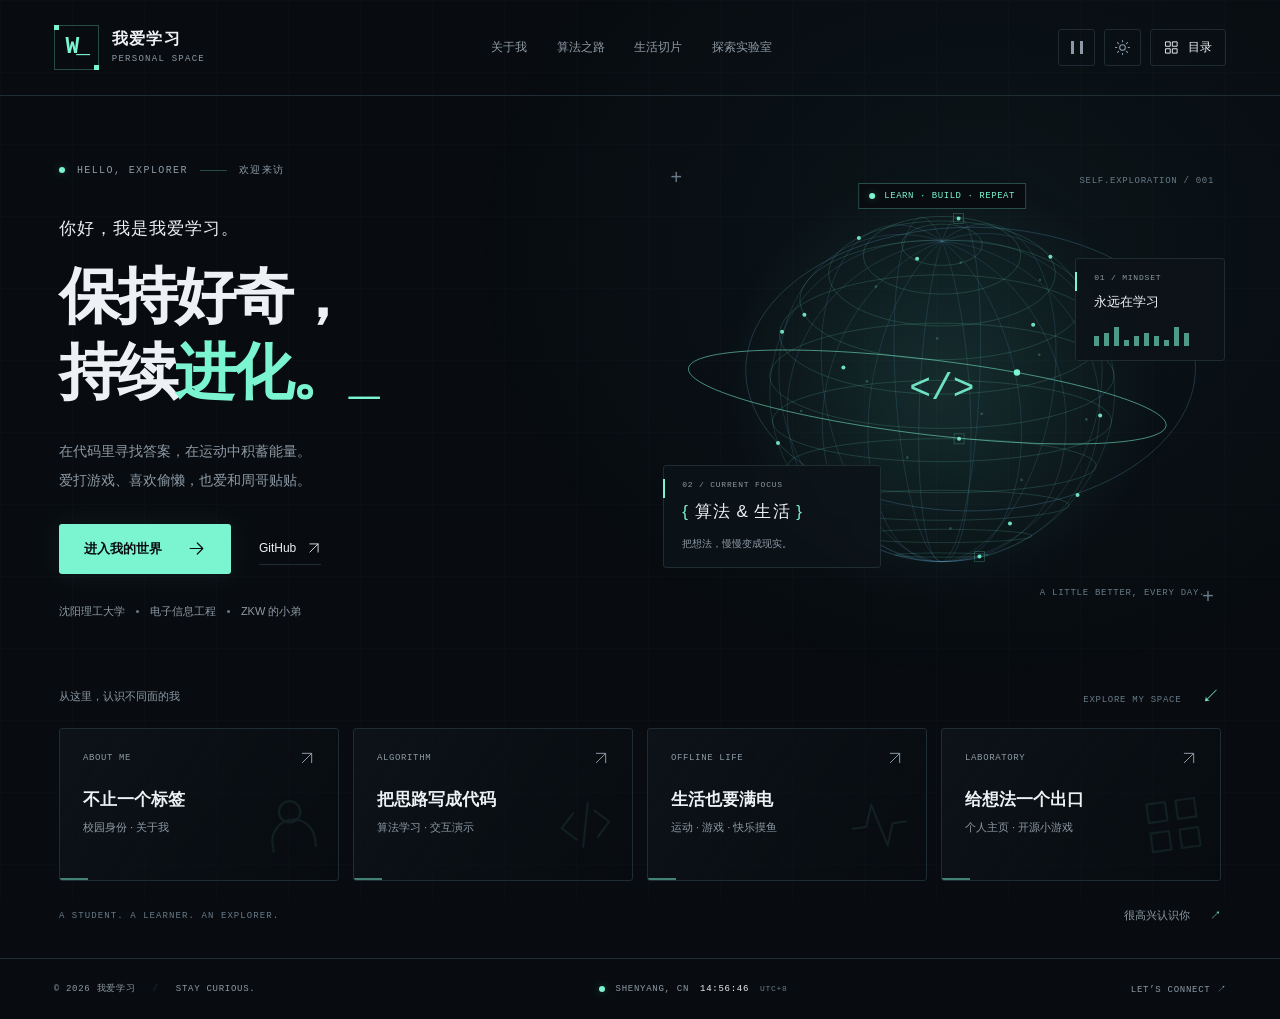
==== commit d24ad6ef: "改版个人空间：平滑页面切换、手机适配与开源小游戏 新增点击进入的科技感首页及独立个人页面，补充游戏、偷懒和周哥贴贴介绍；采用可取消的淡出淡入转场，支持减少动态效果。接入有许可证的开源贪吃蛇与推箱子，保" ====
--- a/index.html
+++ b/index.html
@@ -1,689 +1,137 @@
 <!doctype html>
 <html lang="zh-CN" data-theme="dark">
-  <head>
-    <meta charset="utf-8" />
-    <meta name="viewport" content="width=device-width, initial-scale=1" />
-    <meta name="color-scheme" content="dark light" />
-    <meta name="theme-color" content="#060a12" />
-    <meta
-      name="description"
-      content="我爱学习的个人主页 —— 沈阳理工大学信息学院电子信息工程专业学生，爱好算法与运动。"
-    />
-    <meta property="og:title" content="我爱学习 · 个人主页" />
-    <meta
-      property="og:description"
-      content="沈阳理工大学信息学院电子信息工程专业学生，爱好算法与运动。"
-    />
-    <title>我爱学习 · 个人主页</title>
-
-    <link rel="icon" href="assets/favicon.svg" type="image/svg+xml" />
-    <link rel="stylesheet" href="css/style.css" />
-    <!-- 标记 JS 可用：入场动画只在此时启用，禁用 JS 也能正常阅读 -->
-    <script>
-      document.documentElement.classList.add("js");
-    </script>
-  </head>
-
-  <body>
-    <a class="skip-link" href="#main">跳到主要内容</a>
-
-    <!-- 背景装饰：网格 + 光晕 + 粒子 -->
-    <div class="bg-layer" aria-hidden="true">
-      <canvas class="bg-particles" id="bgParticles"></canvas>
+<head>
+  <meta charset="utf-8" />
+  <meta name="viewport" content="width=device-width, initial-scale=1" />
+  <meta name="color-scheme" content="dark light" />
+  <meta name="theme-color" content="#080c10" />
+  <meta name="description" content="我爱学习的个人空间。沈阳理工大学电子信息工程专业学生，爱算法、运动和游戏，喜欢偷懒，爱和周哥贴贴。" />
+  <meta property="og:title" content="我爱学习 · 探索我的世界" />
+  <meta property="og:description" content="爱学习，爱打游戏，偶尔偷懒，也爱和周哥贴贴。来认识一个真实的我。" />
+  <title>我爱学习 · 探索我的世界</title>
+  <link rel="icon" href="assets/favicon.svg" type="image/svg+xml" />
+  <link rel="stylesheet" href="css/style.css" />
+  <link rel="stylesheet" href="css/arcade.css" />
+  <script src="js/main.js" defer></script>
+</head>
+<body>
+  <a class="skip-link" href="#main">跳到主要内容</a>
+  <svg class="svg-defs" xmlns="http://www.w3.org/2000/svg" aria-hidden="true">
+    <symbol id="i-arrow" viewBox="0 0 24 24"><path d="M4 12h15M13 5l7 7-7 7" /></symbol>
+    <symbol id="i-up-right" viewBox="0 0 24 24"><path d="M5 19 19 5M5 5h14v14" /></symbol>
+    <symbol id="i-code" viewBox="0 0 24 24"><path d="m8 7-5 5 5 5m8-10 5 5-5 5M14 4l-4 16" /></symbol>
+    <symbol id="i-person" viewBox="0 0 24 24"><circle cx="12" cy="7" r="4"/><path d="M4 21v-3a8 8 0 0 1 16 0v3" /></symbol>
+    <symbol id="i-pulse" viewBox="0 0 24 24"><path d="M2 12h5l3-8 4 16 3-8h5" /></symbol>
+    <symbol id="i-grid" viewBox="0 0 24 24"><path d="M3 3h7v7H3zm11 0h7v7h-7zM3 14h7v7H3zm11 0h7v7h-7z" /></symbol>
+    <symbol id="i-mail" viewBox="0 0 24 24"><rect x="3" y="5" width="18" height="14" rx="2"/><path d="m3 6 9 7 9-7" /></symbol>
+    <symbol id="i-sun" viewBox="0 0 24 24"><circle cx="12" cy="12" r="4"/><path d="M12 2v2m0 16v2M2 12h2m16 0h2M5 5l1.5 1.5m11 11L19 19M5 19l1.5-1.5m11-11L19 5" /></symbol>
+    <symbol id="i-github" viewBox="0 0 24 24"><path d="M9 19c-4 1-4-2-6-2m12 5v-4c0-1 .1-1.5-.5-2 3-.3 6-1.5 6-6A5 5 0 0 0 19 6.5 4.5 4.5 0 0 0 19 3s-1-.3-3.5 1.3a12 12 0 0 0-7 0C6 2.7 5 3 5 3a4.5 4.5 0 0 0 0 3.5A5 5 0 0 0 3.5 10c0 4.5 3 5.7 6 6-.6.5-.6 1.2-.5 2v4" /></symbol>
+    <symbol id="i-close" viewBox="0 0 24 24"><path d="m6 6 12 12M6 18 18 6" /></symbol>
+  </svg>
+  <div class="ambient" aria-hidden="true"></div>
+  <header class="site-header">
+    <a class="brand" href="#welcome" aria-label="我爱学习，返回入口"><span class="brand-symbol" aria-hidden="true">W_</span><span class="brand-name">我爱学习<small>PERSONAL SPACE</small></span></a>
+    <nav class="header-nav" aria-label="页面导航">
+      <a href="#about">关于我</a><a href="#algorithm">算法之路</a><a href="#life">生活切片</a><a href="#lab">探索实验室</a>
+    </nav>
+    <div class="header-actions">
+      <button class="icon-button" id="motionBtn" type="button" aria-label="暂停视觉动效" aria-pressed="false" title="暂停视觉动效"><span class="motion-icon" aria-hidden="true"></span></button>
+      <button class="icon-button" id="themeBtn" type="button" aria-label="切换浅色主题" title="切换主题"><svg><use href="#i-sun" /></svg></button>
+      <button class="menu-button" id="menuBtn" type="button" aria-haspopup="dialog" aria-controls="chapterMenu"><svg><use href="#i-grid" /></svg><span>目录</span></button>
     </div>
-
-    <!-- ===================== 移动端顶栏 ===================== -->
-    <header class="topbar">
-      <a class="topbar__brand" href="#home">
-        <span class="brand-mark" aria-hidden="true"></span>
-        <span>我爱学习</span>
-      </a>
-      <button
-        class="topbar__menu"
-        id="menuBtn"
-        type="button"
-        aria-label="打开导航菜单"
-        aria-expanded="false"
-        aria-controls="sidebar"
-      >
-        <span class="topbar__menu-line"></span>
-        <span class="topbar__menu-line"></span>
-        <span class="topbar__menu-line"></span>
-      </button>
-    </header>
-
-    <div class="shell">
-      <!-- ===================== 侧边栏 ===================== -->
-      <aside class="sidebar" id="sidebar">
-        <div class="sidebar__inner">
-          <!-- 个人资料 -->
-          <section class="profile">
-            <!-- ✎ 头像：assets/avatar.jpg（点击可放大查看） -->
-            <div class="avatar">
-              <button
-                class="avatar__btn"
-                id="avatarBtn"
-                type="button"
-                aria-label="放大查看头像"
-                title="点击放大"
-              >
-                <img
-                  id="avatarImg"
-                  src="assets/avatar.jpg"
-                  alt="我爱学习的头像：熊猫表情包，写着有 bug 的 C 语言 Hello World"
-                  width="128"
-                  height="128"
-                />
-              </button>
-              <span class="avatar__status" title="在线"></span>
-            </div>
-
-            <h1 class="profile__name">我爱学习</h1>
-            <p class="profile__role">电子信息工程 · 算法爱好者</p>
-            <p class="profile__bio">
-              沈阳理工大学信息学院在读。白天和算法题较劲，晚上换上跑鞋出门。
-            </p>
-
-            <ul class="profile__tags" aria-label="关键词">
-              <li>ZKW 的小弟</li>
-              <li>算法</li>
-              <li>运动</li>
-            </ul>
-          </section>
-
-          <!-- 导航 -->
-          <nav class="nav" aria-label="主导航">
-            <a class="nav__link is-active" href="#home">
-              <span class="nav__index">01</span><span class="nav__label">首页</span>
-            </a>
-            <a class="nav__link" href="#about">
-              <span class="nav__index">02</span><span class="nav__label">关于</span>
-            </a>
-            <a class="nav__link" href="#skills">
-              <span class="nav__index">03</span><span class="nav__label">技能</span>
-            </a>
-            <a class="nav__link" href="#algo">
-              <span class="nav__index">04</span><span class="nav__label">算法</span>
-            </a>
-            <a class="nav__link" href="#projects">
-              <span class="nav__index">05</span><span class="nav__label">项目</span>
-            </a>
-            <a class="nav__link" href="#updates">
-              <span class="nav__index">06</span><span class="nav__label">近况</span>
-            </a>
-            <a class="nav__link" href="#contact">
-              <span class="nav__index">07</span><span class="nav__label">联系</span>
-            </a>
-          </nav>
-
-          <!-- 侧栏底部：社交 + 主题 -->
-          <div class="sidebar__foot">
-            <div class="social-row">
-              <!-- ✎ 替换 GitHub 用户名 -->
-              <a
-                class="icon-btn"
-                href="https://github.com/zkwxd"
-                target="_blank"
-                rel="noopener noreferrer"
-                aria-label="GitHub 主页"
-                title="GitHub"
-              >
-                <svg viewBox="0 0 24 24" width="18" height="18" aria-hidden="true">
-                  <path
-                    fill="currentColor"
-                    d="M12 2a10 10 0 0 0-3.16 19.49c.5.09.68-.22.68-.48l-.01-1.7c-2.78.6-3.37-1.34-3.37-1.34-.45-1.16-1.11-1.47-1.11-1.47-.91-.62.07-.61.07-.61 1 .07 1.53 1.03 1.53 1.03.9 1.53 2.34 1.09 2.91.83.09-.65.35-1.09.63-1.34-2.22-.25-4.55-1.11-4.55-4.94 0-1.09.39-1.98 1.03-2.68-.1-.25-.45-1.27.1-2.64 0 0 .84-.27 2.75 1.02a9.56 9.56 0 0 1 5 0c1.91-1.29 2.75-1.02 2.75-1.02.55 1.37.2 2.39.1 2.64.64.7 1.03 1.59 1.03 2.68 0 3.84-2.34 4.68-4.57 4.93.36.31.68.92.68 1.85l-.01 2.75c0 .27.18.58.69.48A10 10 0 0 0 12 2z"
-                  />
-                </svg>
-              </a>
-              <!-- ✎ 替换 QQ 号，邮箱即 QQ号@qq.com -->
-              <a
-                class="icon-btn"
-                href="mailto:2059913911@qq.com"
-                aria-label="QQ 邮箱"
-                title="QQ 邮箱"
-              >
-                <svg viewBox="0 0 24 24" width="18" height="18" aria-hidden="true">
-                  <path
-                    fill="currentColor"
-                    d="M20 4H4a2 2 0 0 0-2 2v12a2 2 0 0 0 2 2h16a2 2 0 0 0 2-2V6a2 2 0 0 0-2-2zm0 4-8 5L4 8V6l8 5 8-5v2z"
-                  />
-                </svg>
-              </a>
-            </div>
-
-            <button class="theme-toggle" id="themeBtn" type="button" aria-label="切换深浅色主题">
-              <span class="theme-toggle__icon" aria-hidden="true"></span>
-              <span class="theme-toggle__text">外观</span>
-            </button>
+  </header>
+  <main id="main" tabindex="-1">
+    <!-- Each screen is an independent view; no server routing is needed. -->
+    <section class="screen welcome" id="welcome" data-screen aria-labelledby="welcome-title">
+      <div class="welcome-layout">
+        <div class="welcome-copy">
+          <div class="eyebrow"><span class="signal-dot"></span> HELLO, EXPLORER <span class="label-line"></span> 欢迎来访</div>
+          <p class="intro-line">你好，我是我爱学习。</p>
+          <h1 id="welcome-title" tabindex="-1">保持好奇，<br />持续<span class="accent-text">进化。</span><span class="title-period" aria-hidden="true">_</span></h1>
+          <p class="welcome-description">在代码里寻找答案，在运动中积蓄能量。<br />爱打游戏、喜欢偷懒，也爱和周哥贴贴。</p>
+          <div class="welcome-actions"><a class="button button-primary" href="#about"><span>进入我的世界</span><svg><use href="#i-arrow" /></svg></a><a class="text-link" href="https://github.com/zkwxd" target="_blank" rel="noopener noreferrer">GitHub <svg><use href="#i-up-right" /></svg></a></div>
+          <div class="identity-line"><span>沈阳理工大学</span><i></i><span>电子信息工程</span><i></i><span>ZKW 的小弟</span></div>
+        </div>
+        <div class="orbital-scene" aria-label="旋转轨道与节点组成的数字星球装饰">
+          <div class="scene-cross cross-tl" aria-hidden="true">+</div><div class="scene-cross cross-br" aria-hidden="true">+</div>
+          <div class="scene-coordinate mono">SELF.EXPLORATION / 001</div>
+          <div class="orbital-fallback" aria-hidden="true"><div></div><div></div><div></div><span>&lt;/&gt;</span></div>
+          <canvas id="orbitalCanvas" aria-hidden="true"></canvas>
+          <div class="orbit-label"><span class="signal-dot"></span> LEARN · BUILD · REPEAT</div>
+          <div class="orbit-note orbit-note-a"><span>01 / MINDSET</span><strong>永远在学习</strong><div class="mini-bars" aria-hidden="true"><i></i><i></i><i></i><i></i><i></i><i></i><i></i><i></i><i></i><i></i></div></div>
+          <div class="orbit-note orbit-note-b"><span>02 / CURRENT FOCUS</span><strong><b>{</b> 算法 &amp; 生活 <b>}</b></strong><small>把想法，慢慢变成现实。</small></div>
+          <span class="orbit-caption mono">A LITTLE BETTER, EVERY DAY.</span>
+        </div>
+      </div>
+      <div class="chapter-overview">
+        <div class="section-kicker"><span>从这里，认识不同面的我</span><span class="mono">EXPLORE MY SPACE <span aria-hidden="true">↙</span></span></div>
+        <div class="entry-grid">
+          <a class="entry-card" href="#about"><div class="entry-card-top"><span class="mono">ABOUT ME</span><svg><use href="#i-up-right" /></svg></div><h2>不止一个标签</h2><p>校园身份 · 关于我</p><span class="entry-graphic" aria-hidden="true"><svg><use href="#i-person" /></svg></span></a>
+          <a class="entry-card" href="#algorithm"><div class="entry-card-top"><span class="mono">ALGORITHM</span><svg><use href="#i-up-right" /></svg></div><h2>把思路写成代码</h2><p>算法学习 · 交互演示</p><span class="entry-graphic" aria-hidden="true"><svg><use href="#i-code" /></svg></span></a>
+          <a class="entry-card" href="#life"><div class="entry-card-top"><span class="mono">OFFLINE LIFE</span><svg><use href="#i-up-right" /></svg></div><h2>生活也要满电</h2><p>运动 · 游戏 · 快乐摸鱼</p><span class="entry-graphic" aria-hidden="true"><svg><use href="#i-pulse" /></svg></span></a>
+          <a class="entry-card" href="#lab"><div class="entry-card-top"><span class="mono">LABORATORY</span><svg><use href="#i-up-right" /></svg></div><h2>给想法一个出口</h2><p>个人主页 · 开源小游戏</p><span class="entry-graphic" aria-hidden="true"><svg><use href="#i-grid" /></svg></span></a>
+        </div>
+      </div>
+      <div class="welcome-bottom"><span class="mono">A STUDENT. A LEARNER. AN EXPLORER.</span><a class="small-link" href="#contact">很高兴认识你 <span aria-hidden="true">↗</span></a></div>
+    </section>
+    <div class="chapter-shell" id="chapterShell">
+      <aside class="chapter-sidebar" aria-label="个人空间导航">
+        <button class="profile-avatar" data-avatar type="button" aria-label="放大查看头像"><img src="assets/avatar.jpg" width="64" height="64" alt="我爱学习的熊猫代码表情包头像" /><span class="avatar-plus" aria-hidden="true">+</span></button>
+        <p class="sidebar-name">我爱学习<span>学习，也要快乐摸鱼</span></p><div class="sidebar-divider"></div><p class="sidebar-caption mono">MY SPACE</p>
+        <nav class="chapter-nav" aria-label="个人页面导航">
+          <a href="#about"><svg><use href="#i-person" /></svg><span>关于我<small>ABOUT ME</small></span><span class="nav-indicator">↗</span></a>
+          <a href="#algorithm"><svg><use href="#i-code" /></svg><span>算法之路<small>ALGORITHM</small></span><span class="nav-indicator">↗</span></a>
+          <a href="#life"><svg><use href="#i-pulse" /></svg><span>生活切片<small>OFFLINE LIFE</small></span><span class="nav-indicator">↗</span></a>
+          <a href="#lab"><svg><use href="#i-grid" /></svg><span>探索实验室<small>LABORATORY</small></span><span class="nav-indicator">↗</span></a>
+          <a href="#contact"><svg><use href="#i-mail" /></svg><span>建立连接<small>GET IN TOUCH</small></span><span class="nav-indicator">↗</span></a>
+        </nav>
+        <a class="back-home" href="#welcome"><span aria-hidden="true">←</span> 返回入口</a>
+        <div class="sidebar-foot"><span class="signal-dot"></span><span>一点一点，成为更好的自己。</span></div>
+      </aside>
+      <div class="chapter-content" id="chapterContent">
+        <section class="screen chapter" id="about" data-screen aria-labelledby="about-title">
+          <div class="chapter-heading"><p class="eyebrow">ABOUT ME <span class="label-line"></span> PERSONAL PROFILE</p><h1 id="about-title" tabindex="-1">不止一个<span class="accent-text">标签。</span></h1><p>在认识更多的世界之前，先介绍一下自己。</p></div>
+          <div class="about-grid">
+            <article class="panel introduction-panel"><span class="panel-index mono">PROFILE / INTRODUCTION</span><h2>你好，我是<span>我爱学习</span><span class="cursor" aria-hidden="true">_</span></h2><p>沈阳理工大学信息学院，电子信息工程专业的一名学生。<br />对算法保持兴趣，喜欢运动，也爱打游戏。</p><p>我是 <strong>ZKW 的小弟</strong>，喜欢偷懒，也爱和<strong>周哥贴贴</strong>。认真起来会学习，放松下来就快乐摸鱼，都是我。</p><div class="tag-row"><span>电子信息工程</span><span>算法学习中</span><span>运动爱好者</span><span>爱打游戏</span><span>喜欢偷懒</span><span>爱和周哥贴贴</span></div><div class="intro-signature mono">while (curious) { keepLearning(); }</div></article>
+            <article class="panel file-panel"><div class="panel-bar"><span class="signal-dot"></span><span class="mono">identity.json</span><span class="mono">READ ONLY</span></div><dl class="fact-list"><div><dt>昵称</dt><dd>我爱学习</dd></div><div><dt>学校</dt><dd>沈阳理工大学</dd></div><div><dt>学院</dt><dd>信息学院</dd></div><div><dt>专业</dt><dd>电子信息工程</dd></div><div><dt>兴趣</dt><dd>算法 / 运动 / 游戏</dd></div><div><dt>日常</dt><dd>喜欢偷懒，爱和周哥贴贴</dd></div><div><dt>身份彩蛋</dt><dd class="accent-text">ZKW 的小弟</dd></div></dl></article>
           </div>
-        </div>
-      </aside>
-
-      <!-- 移动端遮罩 -->
-      <div class="sidebar-overlay" id="sidebarOverlay" hidden></div>
-
-      <!-- ===================== 主内容 ===================== -->
-      <main class="main" id="main">
-        <!-- ============ 首页 ============ -->
-        <section class="hero" id="home" aria-labelledby="hero-title">
-          <div class="hero__text">
-            <p class="eyebrow">
-              <span class="eyebrow__mark" aria-hidden="true"></span>
-              HELLO, WORLD
-            </p>
-
-            <h2 class="hero__title" id="hero-title">
-              <span class="hero__hello">你好，我是</span>
-              <span class="hero__name">我爱学习</span>
-            </h2>
-
-            <p class="hero__lead">
-              沈阳理工大学 · 信息学院 · 电子信息工程专业在读。
-              正在学算法，也在坚持运动 —— 把想到的解法，变成通过的代码。
-            </p>
-
-            <div class="hero__actions">
-              <a class="btn btn--primary" href="#projects">
-                <span>看看我做过什么</span>
-                <svg viewBox="0 0 24 24" width="16" height="16" aria-hidden="true">
-                  <path
-                    fill="none"
-                    stroke="currentColor"
-                    stroke-width="2"
-                    stroke-linecap="round"
-                    stroke-linejoin="round"
-                    d="M5 12h14M13 6l6 6-6 6"
-                  />
-                </svg>
-              </a>
-              <a class="btn btn--ghost" href="#contact">联系我</a>
-            </div>
-
-            <ul class="hero__meta">
-              <li><span class="k">学校</span>沈阳理工大学</li>
-              <li><span class="k">专业</span>电子信息工程</li>
-              <li><span class="k">方向</span>算法</li>
-              <li><span class="k">身份</span>ZKW 的小弟</li>
-            </ul>
+          <div class="belief-grid"><article class="mini-panel"><span class="mono">01 / CURIOSITY</span><h3>保持好奇</h3><p>遇到不理解的东西，愿意再多问一句为什么。</p></article><article class="mini-panel"><span class="mono">02 / PRACTICE</span><h3>动手试试</h3><p>把脑海里的想法变成能运行、能看见的东西。</p></article><article class="mini-panel"><span class="mono">03 / BALANCE</span><h3>也快乐摸鱼</h3><p>打打游戏、偷个懒，再和周哥贴贴。</p></article></div>
+        </section>
+        <section class="screen chapter" id="algorithm" data-screen aria-labelledby="algorithm-title">
+          <div class="chapter-heading"><p class="eyebrow">ALGORITHM <span class="label-line"></span> KEEP LEARNING</p><h1 id="algorithm-title" tabindex="-1">让思路，<span class="accent-text">有迹可循。</span></h1><p>正在学习算法。享受把问题一步步拆开，再把思路写成代码的过程。</p></div>
+          <div class="algorithm-grid">
+            <article class="panel learning-panel"><span class="panel-index mono">MY LEARNING MINDSET</span><h2>从「为什么」开始。</h2><p>读懂问题、想清思路、动手实现，再回头检查。这是我希望在学习中保持的节奏。</p><ol class="learning-steps"><li><span>01</span><div><h3>读懂问题</h3><p>先理解输入、输出和边界。</p></div></li><li><span>02</span><div><h3>拆解思路</h3><p>从简单情况开始，找规律与联系。</p></div></li><li><span>03</span><div><h3>实现与复盘</h3><p>运行、调试，再问问能否做得更好。</p></div></li></ol><a class="text-link" href="https://github.com/zkwxd" target="_blank" rel="noopener noreferrer">去我的 GitHub 看看 <svg><use href="#i-up-right" /></svg></a></article>
+            <article class="panel path-panel"><div class="panel-bar"><span class="signal-dot"></span><span class="mono">PLAYGROUND / BFS</span><span class="demo-badge">交互演示</span></div><div class="path-description"><h2>寻找一条路。</h2><p>点击格子设置障碍，看广度优先搜索找到最短路径。</p></div><div class="path-grid" id="pathGrid" role="group" aria-label="寻路网格：点击空格添加或移除障碍"></div><div class="path-legend"><span><i class="legend-start"></i>起点 S</span><span><i class="legend-end"></i>终点 E</span><span><i class="legend-wall"></i>障碍</span><span><i class="legend-visited"></i>已探索</span></div><div class="path-controls"><button class="button button-primary button-small" id="runPath" type="button">运行寻路 <span aria-hidden="true">↗</span></button><button class="button button-secondary button-small" id="resetPath" type="button">重置</button></div><p class="path-status mono" id="pathStatus" role="status">READY / 点击运行，看看算法如何探索。</p></article>
           </div>
-
-          <!-- 装饰：代码卡片 -->
-          <aside class="code-card" aria-label="个人信息代码卡片">
-            <div class="code-card__bar">
-              <span class="dot dot--r"></span>
-              <span class="dot dot--y"></span>
-              <span class="dot dot--g"></span>
-              <span class="code-card__file">me.config.js</span>
-            </div>
-            <pre class="code-card__body"><code><span class="c-kw">const</span> <span class="c-var">me</span> <span class="c-op">=</span> <span class="c-brace">{</span>
-  <span class="c-key">name</span><span class="c-op">:</span>   <span class="c-str">'我爱学习'</span><span class="c-op">,</span>
-  <span class="c-key">school</span><span class="c-op">:</span> <span class="c-str">'沈阳理工大学'</span><span class="c-op">,</span>
-  <span class="c-key">college</span><span class="c-op">:</span> <span class="c-str">'信息学院'</span><span class="c-op">,</span>
-  <span class="c-key">major</span><span class="c-op">:</span>  <span class="c-str">'电子信息工程'</span><span class="c-op">,</span>
-  <span class="c-key">focus</span><span class="c-op">:</span>  <span class="c-brace">[</span><span class="c-str">'算法'</span><span class="c-op">,</span> <span class="c-str">'运动'</span><span class="c-brace">]</span><span class="c-op">,</span>
-  <span class="c-key">mentor</span><span class="c-op">:</span> <span class="c-str">'ZKW'</span><span class="c-op">,</span>      <span class="c-comment">// 小弟一名</span>
-  <span class="c-key">status</span><span class="c-op">:</span> <span class="c-str">'正在变强'</span>
-<span class="c-brace">}</span><span class="c-op">;</span></code></pre>
-            <div class="code-card__foot">
-              <span class="pulse" aria-hidden="true"></span>
-              <span>status: <strong>running</strong></span>
-            </div>
-          </aside>
+          <div class="chapter-note"><span class="mono">NOTE</span><p>这里的寻路动画是一个可以动手玩的算法演示。个人题解与学习记录，后续慢慢补充。</p></div>
         </section>
-
-        <!-- ============ 关于 ============ -->
-        <section class="section" id="about" aria-labelledby="about-title">
-          <header class="section__head">
-            <p class="eyebrow"><span class="eyebrow__mark" aria-hidden="true"></span>02 / ABOUT</p>
-            <h2 class="section__title" id="about-title">关于我</h2>
-            <p class="section__desc">一点简单的自我介绍。</p>
-          </header>
-
-          <div class="about__grid">
-            <article class="card about__intro" data-reveal>
-              <h3 class="card__title">我是谁</h3>
-              <p>
-                我是<strong>我爱学习</strong>，沈阳理工大学<strong>信息学院</strong>
-                <strong>电子信息工程</strong>专业的一名学生。日常和算法题死磕，
-                享受一道题从“不会”到“Accepted”的过程。
-              </p>
-              <p>
-                课余时间喜欢<strong>运动</strong>，跑步、打球，换一种方式放空大脑。
-                代码之外，也想留一点时间给生活。
-              </p>
-              <p>
-                圈子里自称 <span class="hl">ZKW 的小弟</span> ——
-                向大佬看齐，慢慢把自己写强。
-              </p>
-            </article>
-
-            <article class="card about__facts" data-reveal>
-              <h3 class="card__title">基本档案</h3>
-              <!-- ✎ 以下档案已按你提供的信息填写，需要改动直接说 -->
-              <dl class="fact-list">
-                <div>
-                  <dt>姓名</dt>
-                  <dd>我爱学习</dd>
-                </div>
-                <div>
-                  <dt>学校</dt>
-                  <dd>沈阳理工大学</dd>
-                </div>
-                <div>
-                  <dt>学院</dt>
-                  <dd>信息学院</dd>
-                </div>
-                <div>
-                  <dt>专业</dt>
-                  <dd>电子信息工程</dd>
-                </div>
-                <div>
-                  <dt>方向</dt>
-                  <dd>算法 · 数据结构</dd>
-                </div>
-                <div>
-                  <dt>兴趣</dt>
-                  <dd>运动 · 写代码</dd>
-                </div>
-              </dl>
-            </article>
-
-            <article class="card about__now" data-reveal>
-              <h3 class="card__title">当前状态</h3>
-              <ul class="status-list">
-                <li>
-                  <span class="status-dot status-dot--live"></span>
-                  <span class="status-label">学习中</span>
-                  <span class="status-value">算法与数据结构</span>
-                </li>
-                <li>
-                  <span class="status-dot"></span>
-                  <span class="status-label">在做</span>
-                  <span class="status-value">个人主页搭建</span>
-                </li>
-                <li>
-                  <span class="status-dot"></span>
-                  <span class="status-label">课余</span>
-                  <span class="status-value">运动，保持状态</span>
-                </li>
-                <li>
-                  <span class="status-dot"></span>
-                  <span class="status-label">目标</span>
-                  <span class="status-value">每天一点小进步</span>
-                </li>
-              </ul>
-            </article>
+        <section class="screen chapter" id="life" data-screen aria-labelledby="life-title">
+          <div class="chapter-heading"><p class="eyebrow">OFFLINE LIFE <span class="label-line"></span> BE MYSELF</p><h1 id="life-title" tabindex="-1">走出屏幕，<span class="accent-text">保持热爱。</span></h1><p>爱运动，也爱打游戏；喜欢偷懒，更爱和周哥贴贴。</p></div>
+          <div class="life-grid"><article class="panel sport-panel"><div class="sport-orbit" aria-hidden="true"><div class="track track-one"></div><div class="track track-two"></div><div class="track track-three"></div><span class="track-runner"></span><svg><use href="#i-pulse" /></svg><span class="track-word mono">KEEP<br />MOVING.</span></div><div class="sport-caption"><span class="mono">MOVEMENT IS ANOTHER KIND OF PROGRESS.</span><h2>动起来，也是一种进步。</h2></div></article><article class="panel life-copy"><span class="panel-index mono">A DIFFERENT SIDE OF ME</span><h2>认真学习，<br />也认真生活。</h2><p>算法、运动、游戏，都是我的兴趣。能认真学习，也会快乐摸鱼；偶尔就是想偷个懒，让大脑休息一下。</p><p>还有一件很重要的小事：爱和周哥贴贴。生活不必时刻满分，舒服、开心就很好。</p><div class="life-switcher" role="group" aria-label="选择一种生活节奏"><button class="life-chip is-selected" type="button" data-mood="focus" aria-pressed="true">专注学习</button><button class="life-chip" type="button" data-mood="move" aria-pressed="false">运动充电</button><button class="life-chip" type="button" data-mood="game" aria-pressed="false">快乐打游戏</button><button class="life-chip" type="button" data-mood="rest" aria-pressed="false">偷个懒</button><button class="life-chip" type="button" data-mood="zhou" aria-pressed="false">和周哥贴贴</button></div><div class="mood-output" role="status" id="moodOutput"><span class="signal-dot"></span><p>把大问题拆小，一步一步往前走。</p></div></article></div>
+          <div class="quote-strip"><span aria-hidden="true">“</span><p>不用每一刻都全速前进，<strong>但可以一直向前。</strong></p><span class="mono">MY OWN PACE / 我的节奏</span></div>
+        </section>
+        <section class="screen chapter" id="lab" data-screen aria-labelledby="lab-title">
+          <div class="chapter-heading"><p class="eyebrow">LABORATORY <span class="label-line"></span> IDEAS IN PROGRESS</p><h1 id="lab-title" tabindex="-1">想法，<span class="accent-text">正在发生。</span></h1><p>给动手尝试留一个空间，也给还没实现的点子留一个位置。</p></div>
+          <article class="panel featured-project"><div class="project-visual" aria-hidden="true"><div class="mini-browser"><div class="mini-browser-bar"><i></i><i></i><i></i><span>my.personal.space</span></div><div class="mini-browser-body"><span class="mono">HELLO, WORLD_</span><strong>保持好奇，<br /><em>持续进化。</em></strong><div class="mini-orb"></div><div class="mini-button"></div><div class="mini-cards"><i></i><i></i><i></i></div></div></div><span class="project-visual-label mono">PROJECT_001 / PERSONAL SPACE</span></div><div class="project-copy"><span class="project-status"><span class="signal-dot"></span> 你正在浏览</span><h2>我的个人空间</h2><p>从一张简单的静态页面，到一个可以点击探索的小世界。在不同界面里认识不同面的我，用交互表达一些好奇心。</p><div class="tag-row"><span>HTML</span><span>CSS</span><span>JavaScript</span></div><a class="text-link" href="https://github.com/zkwxd/zkwxd.github.io" target="_blank" rel="noopener noreferrer">查看这个网站的源码 <svg><use href="#i-up-right" /></svg></a></div></article>
+          <div class="arcade-heading"><div><span class="mono">TAKE A BREAK / OPEN SOURCE ARCADE</span><h2>偷个懒，玩一会儿。</h2></div><p>开源小游戏 · 点击即玩</p></div>
+          <div class="arcade-grid">
+            <article class="panel arcade-card"><div class="arcade-preview snake-preview" aria-hidden="true"><span class="pixel-snake"></span><span class="pixel-food"></span><span class="mono">SNAKE_</span></div><div class="arcade-copy"><span class="game-type mono">CLASSIC / 反应挑战</span><h3>贪吃蛇</h3><p>吃苹果、变长，尽量别撞到自己。支持键盘、手机滑动与方向按钮。</p><div class="arcade-actions"><a class="button button-primary button-small" href="games/snake/index.html" data-game="snake">开始游戏 <svg><use href="#i-arrow" /></svg></a><a class="game-source" href="https://github.com/wasay-khanzada/Snake-Game" target="_blank" rel="noopener noreferrer">原作者源码 ↗</a></div><span class="game-attribution">Abdul Wasay Khan · MIT · 开源接入</span></div></article>
+            <article class="panel arcade-card"><div class="arcade-preview sokoban-preview" aria-hidden="true"><span class="pixel-box box-one"></span><span class="pixel-box box-two"></span><span class="pixel-goal"></span><span class="pixel-player"></span><span class="mono">SOKOBAN_</span></div><div class="arcade-copy"><span class="game-type mono">PUZZLE / 单关卡益智</span><h3>推箱子</h3><p>把箱子推到目标点。只能推，不能拉，走错了可以重新开始。</p><div class="arcade-actions"><a class="button button-primary button-small" href="games/sokoban/index.html" data-game="sokoban">开始游戏 <svg><use href="#i-arrow" /></svg></a><a class="game-source" href="https://gist.github.com/straker/2fddb507d4bb6bec54ea2fdb022d020c" target="_blank" rel="noopener noreferrer">原作者源码 ↗</a></div><span class="game-attribution">Steven Lambert / straker · CC0 · 开源接入</span></div></article>
           </div>
         </section>
-
-        <!-- ============ 技能 ============ -->
-        <section class="section" id="skills" aria-labelledby="skills-title">
-          <header class="section__head">
-            <p class="eyebrow"><span class="eyebrow__mark" aria-hidden="true"></span>03 / SKILLS</p>
-            <h2 class="section__title" id="skills-title">技能栈</h2>
-            <p class="section__desc">持续学习，慢慢变强。</p>
-          </header>
-
-          <!-- ✎ 技术栈按真实情况增删 -->
-          <div class="skill-grid">
-            <article class="card skill-card" data-reveal>
-              <h3 class="card__title">
-                <span class="skill-card__icon" aria-hidden="true">⌁</span>算法
-              </h3>
-              <p class="card__desc">当前的主攻方向，边刷边总结。</p>
-              <ul class="chip-list">
-                <li class="chip">数据结构</li>
-                <li class="chip">动态规划</li>
-                <li class="chip">图论</li>
-                <li class="chip">搜索</li>
-                <li class="chip">贪心</li>
-                <li class="chip">数学</li>
-              </ul>
-            </article>
-
-            <article class="card skill-card" data-reveal>
-              <h3 class="card__title">
-                <span class="skill-card__icon" aria-hidden="true">&lt;/&gt;</span>开发
-              </h3>
-              <p class="card__desc">能做出自己想用的小东西。</p>
-              <ul class="chip-list">
-                <li class="chip">C / C++</li>
-                <li class="chip">Python</li>
-                <li class="chip">HTML / CSS</li>
-                <li class="chip">JavaScript</li>
-              </ul>
-            </article>
-
-            <article class="card skill-card" data-reveal>
-              <h3 class="card__title">
-                <span class="skill-card__icon" aria-hidden="true">⚙</span>工具
-              </h3>
-              <p class="card__desc">日常写码和调试的常用工具。</p>
-              <ul class="chip-list">
-                <li class="chip">Git / GitHub</li>
-                <li class="chip">VS Code</li>
-                <li class="chip">Dev-C++</li>
-                <li class="chip">Typora</li>
-              </ul>
-            </article>
-
-            <article class="card skill-card" data-reveal>
-              <h3 class="card__title">
-                <span class="skill-card__icon" aria-hidden="true">◈</span>其他
-              </h3>
-              <p class="card__desc">专业相关，也还在慢慢啃。</p>
-              <ul class="chip-list">
-                <li class="chip">电路基础</li>
-                <li class="chip">单片机</li>
-                <li class="chip">信号与系统</li>
-              </ul>
-            </article>
-          </div>
+        <section class="screen chapter" id="contact" data-screen aria-labelledby="contact-title">
+          <div class="chapter-heading"><p class="eyebrow">GET IN TOUCH <span class="label-line"></span> SAY HELLO</p><h1 id="contact-title" tabindex="-1">下一个连接，<span class="accent-text">从这里开始。</span></h1><p>聊聊算法、运动、游戏，或者只是来打个招呼。</p></div>
+          <div class="contact-grid"><a class="panel contact-card" href="https://github.com/zkwxd" target="_blank" rel="noopener noreferrer"><span class="contact-icon"><svg><use href="#i-github" /></svg></span><span class="mono">01 / GITHUB</span><h2>一起交流想法。</h2><p>github.com/zkwxd</p><span class="contact-action">访问我的 GitHub <svg><use href="#i-up-right" /></svg></span></a><article class="panel contact-card"><span class="contact-icon"><svg><use href="#i-mail" /></svg></span><span class="mono">02 / MAIL</span><h2>让消息抵达。</h2><p class="email-address">2059913911@qq.com</p><div class="mail-actions"><a class="contact-action" href="mailto:2059913911@qq.com">写一封邮件 <svg><use href="#i-up-right" /></svg></a><button class="copy-button" id="copyEmail" type="button">复制邮箱</button></div></article></div>
+          <div class="contact-closing"><button data-avatar class="closing-avatar" type="button" aria-label="放大查看头像"><img src="assets/avatar.jpg" alt="我爱学习的头像" width="52" height="52" /></button><div><p>很高兴，你愿意花一点时间认识我。</p><span class="mono">THANKS FOR STOPPING BY. SEE YOU AROUND_</span></div></div>
         </section>
-
-        <!-- ============ 算法 ============ -->
-        <section class="section" id="algo" aria-labelledby="algo-title">
-          <header class="section__head">
-            <p class="eyebrow"><span class="eyebrow__mark" aria-hidden="true"></span>04 / ALGORITHM</p>
-            <h2 class="section__title" id="algo-title">算法之路</h2>
-            <p class="section__desc">把想到的解法，变成通过的代码。</p>
-          </header>
-
-          <div class="algo__grid">
-            <article class="card algo__intro" data-reveal>
-              <h3 class="card__title">在刷题这件事上</h3>
-              <p>
-                从最基础的枚举、模拟开始，一点点往上搭：先看懂题意，
-                再想清楚复杂度，最后把代码敲到不超时。
-              </p>
-              <p>
-                作为 <span class="hl">ZKW 的小弟</span>，
-                对算法一直抱着一点敬畏，也抱着一点热情。
-                不追求刷得最多，只希望每一道做过的题都真的变成自己的东西。
-              </p>
-              <div class="hero__actions">
-                <!-- ✎ 改成你的刷题主页链接 -->
-                <a class="btn btn--primary" href="https://www.luogu.com.cn/" target="_blank" rel="noopener noreferrer">去刷题</a>
-                <a class="btn btn--ghost" href="#projects">看看实践</a>
-              </div>
-            </article>
-
-            <div class="platform-grid">
-              <!-- ✎ 替换成你真实的刷题主页 -->
-              <a class="card platform-card" data-reveal href="https://www.luogu.com.cn/" target="_blank" rel="noopener noreferrer">
-                <span class="platform-card__tag">OJ</span>
-                <h3 class="card__title">洛谷</h3>
-                <p class="card__desc">日常刷题与题解记录。</p>
-              </a>
-              <a class="card platform-card" data-reveal href="https://codeforces.com/" target="_blank" rel="noopener noreferrer">
-                <span class="platform-card__tag">Contest</span>
-                <h3 class="card__title">Codeforces</h3>
-                <p class="card__desc">打比赛，见见世面。</p>
-              </a>
-              <a class="card platform-card" data-reveal href="https://www.acwing.com/" target="_blank" rel="noopener noreferrer">
-                <span class="platform-card__tag">Learn</span>
-                <h3 class="card__title">AcWing</h3>
-                <p class="card__desc">跟着课程系统学算法。</p>
-              </a>
-              <a class="card platform-card" data-reveal href="https://leetcode.cn/" target="_blank" rel="noopener noreferrer">
-                <span class="platform-card__tag">Interview</span>
-                <h3 class="card__title">LeetCode</h3>
-                <p class="card__desc">面试题与专项练习。</p>
-              </a>
-            </div>
-          </div>
-        </section>
-
-        <!-- ============ 项目 ============ -->
-        <section class="section" id="projects" aria-labelledby="projects-title">
-          <header class="section__head">
-            <p class="eyebrow"><span class="eyebrow__mark" aria-hidden="true"></span>05 / PROJECTS</p>
-            <h2 class="section__title" id="projects-title">项目</h2>
-            <p class="section__desc">把想法变成真正能用的东西。</p>
-          </header>
-
-          <!-- ✎ 项目卡片：整块替换标题 / 简介 / 技术标签 / 链接 -->
-          <div class="project-grid">
-            <article class="card project-card" data-reveal>
-              <div class="project-card__thumb thumb--a" aria-hidden="true">
-                <span>01</span>
-              </div>
-              <div class="project-card__body">
-                <h3 class="card__title">项目名称</h3>
-                <p class="card__desc">
-                  一句话说明这个项目做了什么、解决了什么问题。
-                  这里是示例文案，等你把真实内容发我。
-                </p>
-                <ul class="chip-list">
-                  <li class="chip chip--sm">C++</li>
-                  <li class="chip chip--sm">算法</li>
-                </ul>
-                <div class="project-card__links">
-                  <!-- ✎ 源码 / 演示链接 -->
-                  <a class="link-arrow" href="#" aria-label="查看项目源码">
-                    源码
-                    <svg viewBox="0 0 24 24" width="14" height="14" aria-hidden="true">
-                      <path fill="none" stroke="currentColor" stroke-width="2" stroke-linecap="round" stroke-linejoin="round" d="M7 17 17 7M9 7h8v8" />
-                    </svg>
-                  </a>
-                  <a class="link-arrow" href="#" aria-label="查看项目演示">
-                    演示
-                    <svg viewBox="0 0 24 24" width="14" height="14" aria-hidden="true">
-                      <path fill="none" stroke="currentColor" stroke-width="2" stroke-linecap="round" stroke-linejoin="round" d="M7 17 17 7M9 7h8v8" />
-                    </svg>
-                  </a>
-                </div>
-              </div>
-            </article>
-
-            <article class="card project-card" data-reveal>
-              <div class="project-card__thumb thumb--b" aria-hidden="true">
-                <span>02</span>
-              </div>
-              <div class="project-card__body">
-                <h3 class="card__title">项目名称</h3>
-                <p class="card__desc">
-                  一句话说明这个项目做了什么、解决了什么问题。
-                  这里是示例文案，等你把真实内容发我。
-                </p>
-                <ul class="chip-list">
-                  <li class="chip chip--sm">Python</li>
-                  <li class="chip chip--sm">工具</li>
-                </ul>
-                <div class="project-card__links">
-                  <a class="link-arrow" href="#">
-                    源码
-                    <svg viewBox="0 0 24 24" width="14" height="14" aria-hidden="true">
-                      <path fill="none" stroke="currentColor" stroke-width="2" stroke-linecap="round" stroke-linejoin="round" d="M7 17 17 7M9 7h8v8" />
-                    </svg>
-                  </a>
-                  <a class="link-arrow" href="#">
-                    演示
-                    <svg viewBox="0 0 24 24" width="14" height="14" aria-hidden="true">
-                      <path fill="none" stroke="currentColor" stroke-width="2" stroke-linecap="round" stroke-linejoin="round" d="M7 17 17 7M9 7h8v8" />
-                    </svg>
-                  </a>
-                </div>
-              </div>
-            </article>
-
-            <article class="card project-card" data-reveal>
-              <div class="project-card__thumb thumb--c" aria-hidden="true">
-                <span>03</span>
-              </div>
-              <div class="project-card__body">
-                <h3 class="card__title">项目名称</h3>
-                <p class="card__desc">
-                  一句话说明这个项目做了什么、解决了什么问题。
-                  这里是示例文案，等你把真实内容发我。
-                </p>
-                <ul class="chip-list">
-                  <li class="chip chip--sm">Web</li>
-                  <li class="chip chip--sm">前端</li>
-                </ul>
-                <div class="project-card__links">
-                  <a class="link-arrow" href="#">
-                    源码
-                    <svg viewBox="0 0 24 24" width="14" height="14" aria-hidden="true">
-                      <path fill="none" stroke="currentColor" stroke-width="2" stroke-linecap="round" stroke-linejoin="round" d="M7 17 17 7M9 7h8v8" />
-                    </svg>
-                  </a>
-                  <a class="link-arrow" href="#">
-                    演示
-                    <svg viewBox="0 0 24 24" width="14" height="14" aria-hidden="true">
-                      <path fill="none" stroke="currentColor" stroke-width="2" stroke-linecap="round" stroke-linejoin="round" d="M7 17 17 7M9 7h8v8" />
-                    </svg>
-                  </a>
-                </div>
-              </div>
-            </article>
-          </div>
-        </section>
-
-        <!-- ============ 近况 ============ -->
-        <section class="section" id="updates" aria-labelledby="updates-title">
-          <header class="section__head">
-            <p class="eyebrow"><span class="eyebrow__mark" aria-hidden="true"></span>06 / LOG</p>
-            <h2 class="section__title" id="updates-title">近况</h2>
-            <p class="section__desc">写代码，也留一点时间给生活。</p>
-          </header>
-
-          <!-- ✎ 时间线条目：替换时间 / 标题 / 描述 -->
-          <ol class="timeline">
-            <li class="timeline__item" data-reveal>
-              <div class="timeline__marker" aria-hidden="true"></div>
-              <div class="card timeline__card">
-                <p class="timeline__date">2026.10</p>
-                <h3 class="card__title">搭建个人主页</h3>
-                <p class="card__desc">
-                  想要一个属于自己的小世界，于是开始写这个页面。
-                  框架已经搭好，内容会一点点填进来。
-                </p>
-              </div>
-            </li>
-            <li class="timeline__item" data-reveal>
-              <div class="timeline__marker" aria-hidden="true"></div>
-              <div class="card timeline__card">
-                <p class="timeline__date">2026.09</p>
-                <h3 class="card__title">继续刷算法题</h3>
-                <p class="card__desc">
-                  保持手感，把之前做过的题重新整理一遍，写成自己的题解。
-                </p>
-              </div>
-            </li>
-            <li class="timeline__item" data-reveal>
-              <div class="timeline__marker" aria-hidden="true"></div>
-              <div class="card timeline__card">
-                <p class="timeline__date">2026.09</p>
-                <h3 class="card__title">新学期开始</h3>
-                <p class="card__desc">
-                  沈阳理工大学信息学院 · 电子信息工程专业，继续向前。
-                  课余时间坚持运动。
-                </p>
-              </div>
-            </li>
-          </ol>
-        </section>
-
-        <!-- ============ 联系 ============ -->
-        <section class="section" id="contact" aria-labelledby="contact-title">
-          <header class="section__head">
-            <p class="eyebrow"><span class="eyebrow__mark" aria-hidden="true"></span>07 / CONTACT</p>
-            <h2 class="section__title" id="contact-title">联系我</h2>
-            <p class="section__desc">欢迎交流算法、技术，或者随便聊聊。</p>
-          </header>
-
-          <div class="card contact-card" data-reveal>
-            <div class="contact-card__text">
-              <h3 class="card__title">保持联系</h3>
-              <p class="card__desc">
-                如果你想聊聊算法题、技术问题，或者只是打个招呼，都可以通过下面的方式找到我。
-              </p>
-            </div>
-
-            <div class="contact-actions">
-              <!-- ✎ 替换 GitHub 用户名 -->
-              <a
-                class="contact-btn"
-                href="https://github.com/zkwxd"
-                target="_blank"
-                rel="noopener noreferrer"
-              >
-                <span class="contact-btn__icon" aria-hidden="true">
-                  <svg viewBox="0 0 24 24" width="20" height="20">
-                    <path
-                      fill="currentColor"
-                      d="M12 2a10 10 0 0 0-3.16 19.49c.5.09.68-.22.68-.48l-.01-1.7c-2.78.6-3.37-1.34-3.37-1.34-.45-1.16-1.11-1.47-1.11-1.47-.91-.62.07-.61.07-.61 1 .07 1.53 1.03 1.53 1.03.9 1.53 2.34 1.09 2.91.83.09-.65.35-1.09.63-1.34-2.22-.25-4.55-1.11-4.55-4.94 0-1.09.39-1.98 1.03-2.68-.1-.25-.45-1.27.1-2.64 0 0 .84-.27 2.75 1.02a9.56 9.56 0 0 1 5 0c1.91-1.29 2.75-1.02 2.75-1.02.55 1.37.2 2.39.1 2.64.64.7 1.03 1.59 1.03 2.68 0 3.84-2.34 4.68-4.57 4.93.36.31.68.92.68 1.85l-.01 2.75c0 .27.18.58.69.48A10 10 0 0 0 12 2z"
-                    />
-                  </svg>
-                </span>
-                <span class="contact-btn__body">
-                  <strong>GitHub</strong>
-                  <small>github.com/zkwxd</small>
-                </span>
-              </a>
-
-              <!-- ✎ 替换 QQ 号：邮箱 = QQ号@qq.com -->
-              <a class="contact-btn" href="mailto:2059913911@qq.com">
-                <span class="contact-btn__icon" aria-hidden="true">
-                  <svg viewBox="0 0 24 24" width="20" height="20">
-                    <path
-                      fill="currentColor"
-                      d="M20 4H4a2 2 0 0 0-2 2v12a2 2 0 0 0 2 2h16a2 2 0 0 0 2-2V6a2 2 0 0 0-2-2zm0 4-8 5L4 8V6l8 5 8-5v2z"
-                    />
-                  </svg>
-                </span>
-                <span class="contact-btn__body">
-                  <strong>QQ 邮箱</strong>
-                  <small>2059913911@qq.com</small>
-                </span>
-              </a>
-            </div>
-          </div>
-        </section>
-
-        <!-- ============ 页脚 ============ -->
-        <footer class="footer">
-          <p>
-            © <span id="year">2026</span> 我爱学习 · 用 HTML / CSS / JS 手写
-          </p>
-          <p class="footer__motto">每天一点小进步，把想到的解法变成通过的代码。</p>
-        </footer>
-      </main>
+      </div>
     </div>
-
-    <!-- 回到顶部 -->
-    <button class="to-top" id="toTop" type="button" aria-label="回到顶部">
-      <svg viewBox="0 0 24 24" width="18" height="18" aria-hidden="true">
-        <path fill="none" stroke="currentColor" stroke-width="2" stroke-linecap="round" stroke-linejoin="round" d="M12 19V5M6 11l6-6 6 6" />
-      </svg>
-    </button>
-
-    <!-- 头像放大查看 -->
-    <div class="lightbox" id="lightbox" hidden>
-      <figure class="lightbox__panel">
-        <img
-          src="assets/avatar.jpg"
-          alt="我爱学习的头像大图"
-          id="lightboxImg"
-        />
-        <figcaption class="lightbox__caption">
-          <code>#inculde 《stdio。h》</code> · 让代码再飞一会儿
-        </figcaption>
-      </figure>
-      <button class="lightbox__close" id="lightboxClose" type="button" aria-label="关闭">
-        <svg viewBox="0 0 24 24" width="22" height="22" aria-hidden="true">
-          <path
-            fill="none"
-            stroke="currentColor"
-            stroke-width="2"
-            stroke-linecap="round"
-            d="M6 6l12 12M18 6L6 18"
-          />
-        </svg>
-      </button>
-    </div>
-
-    <script src="js/main.js"></script>
-  </body>
+  </main>
+  <footer class="site-footer"><span class="mono">© <span id="year">2026</span> 我爱学习 <span class="footer-slash">/</span> STAY CURIOUS.</span><span class="footer-clock mono"><span class="signal-dot"></span> SHENYANG, CN <time id="clock">--:--:--</time><span class="clock-zone">UTC+8</span></span><a href="#contact">LET’S CONNECT <span aria-hidden="true">↗</span></a></footer>
+  <div class="toast" id="toast" role="status"></div>
+  <dialog class="chapter-menu" id="chapterMenu" aria-labelledby="menu-title"><div class="dialog-top"><p class="mono" id="menu-title">去哪里逛逛 / NAVIGATE</p><button class="icon-button" data-close-dialog type="button" aria-label="关闭目录"><svg><use href="#i-close" /></svg></button></div><nav aria-label="全部页面"><a href="#welcome"><strong>入口</strong><small>WELCOME</small><span>↗</span></a><a href="#about"><strong>关于我</strong><small>ABOUT ME</small><span>↗</span></a><a href="#algorithm"><strong>算法之路</strong><small>ALGORITHM</small><span>↗</span></a><a href="#life"><strong>生活切片</strong><small>OFFLINE LIFE</small><span>↗</span></a><a href="#lab"><strong>探索实验室</strong><small>LABORATORY</small><span>↗</span></a><a href="#contact"><strong>建立连接</strong><small>GET IN TOUCH</small><span>↗</span></a></nav><p class="menu-tip mono">点击进入 · 按 ESC 关闭</p></dialog>
+  <dialog class="avatar-dialog" id="avatarDialog" aria-label="头像大图"><button class="icon-button" data-close-dialog type="button" aria-label="关闭头像大图"><svg><use href="#i-close" /></svg></button><img src="assets/avatar.jpg" alt="我爱学习的熊猫代码表情包头像大图" width="668" height="543" /><p>让代码再飞一会儿。 <span class="mono">HELLO, WORLD_</span></p></dialog>
+  <dialog class="game-dialog" id="gameDialog" aria-labelledby="gameTitle"><div class="dialog-top"><div><p class="mono">TAKE A BREAK / 摸鱼时间</p><h2 id="gameTitle">小游戏</h2></div><button class="icon-button" data-close-dialog type="button" aria-label="关闭游戏"><svg><use href="#i-close" /></svg></button></div><div class="game-frame-wrap" id="gameFrameWrap"></div><div class="game-dialog-foot"><a id="gameSourceLink" href="https://github.com/wasay-khanzada/Snake-Game" target="_blank" rel="noopener noreferrer">原作者源码 ↗</a><a id="gameStandalone" href="games/snake/index.html" target="_blank" rel="noopener noreferrer">单独打开 ↗</a><span>关闭即结束本局</span></div></dialog>
+  <noscript><div class="no-script-note">当前未启用 JavaScript，所有内容已展开，可通过导航阅读；动画与寻路演示需启用 JavaScript。</div></noscript>
+</body>
 </html>
--- a/css/style.css
+++ b/css/style.css
@@ -1,1578 +1,146 @@
-/* =========================================================
-   我爱学习 · 个人主页
-   科技感深色主题 / 纯静态 / 无外部依赖
-   ========================================================= */
-
-/* ---------- 设计变量 ---------- */
+/* Personal Space v2 — locally rendered, without fonts or network assets. */
 :root {
   color-scheme: dark;
-
-  /* 强调色：改这两个值就能换掉整站配色 */
-  --accent: #2ee6ff;
-  --accent-2: #7b6cff;
-  --accent-rgb: 46, 230, 255;
-  --accent-2-rgb: 123, 108, 255;
-
-  --bg: #060a12;
-  --bg-soft: #0a1220;
-  --panel: rgba(13, 21, 36, 0.72);
-  --panel-solid: #0c1524;
-  --soft: rgba(122, 178, 255, 0.06);
-  --soft-2: rgba(122, 178, 255, 0.11);
-
-  --text: #e6f0ff;
-  --muted: #93a6c4;
-  --faint: #5d7191;
-  --line: rgba(122, 178, 255, 0.13);
-  --line-strong: rgba(122, 178, 255, 0.26);
-
-  --radius: 20px;
-  --radius-sm: 12px;
-  --rail: 300px;
-
-  --font-sans: "Inter", -apple-system, BlinkMacSystemFont, "Segoe UI",
-    "PingFang SC", "Microsoft YaHei", sans-serif;
-  --font-mono: "JetBrains Mono", "Cascadia Code", "SFMono-Regular", Consolas,
-    "Liberation Mono", monospace;
-
-  --shadow: 0 24px 60px rgba(0, 0, 0, 0.45);
-  --glow: 0 0 0 1px rgba(var(--accent-rgb), 0.18),
-    0 0 36px rgba(var(--accent-rgb), 0.12);
-  --ease: cubic-bezier(0.22, 1, 0.36, 1);
+  --bg: #080c10; --panel: #0d1319; --panel-soft: #10191f;
+  --text: #edf1f4; --muted: #8d9aa5; --faint: #687b88; --line: #202c34;
+  --accent: #7bf5d0; --accent-dim: rgba(123,245,208,.07); --accent-line: rgba(123,245,208,.28); --blue: #78bdf8;
+  --shadow: 0 24px 80px #0006;
+  --font: "Segoe UI", "PingFang SC", "Microsoft YaHei", sans-serif;
+  --mono: "Cascadia Code", "SFMono-Regular", Consolas, monospace;
+  --ease: cubic-bezier(.22,1,.36,1);
 }
-
-/* 浅色主题（右上角「外观」可切换） */
 [data-theme="light"] {
   color-scheme: light;
+  --bg: #f0f4f3; --panel: #f9fbfa; --panel-soft: #e7efed;
+  --text: #142b2c; --muted: #51696c; --faint: #62797c; --line: #ceddd9;
+  --accent: #08775d; --accent-dim: rgba(8,119,93,.06); --accent-line: rgba(8,119,93,.3); --blue: #206da8;
+  --shadow: 0 24px 70px #2a56551a;
+}
+*, *::before, *::after { box-sizing: border-box; }
+html { scroll-padding-top: 100px; }
+body { margin: 0; background: var(--bg); color: var(--text); font: 15px/1.8 var(--font); -webkit-font-smoothing: antialiased; }
+body::before { content: ""; position: fixed; inset: 0; z-index: -1; background-image: linear-gradient(var(--line) 1px,transparent 1px),linear-gradient(90deg,var(--line) 1px,transparent 1px); background-size: 72px 72px; opacity: .12; pointer-events: none; }
+::selection { color: var(--bg); background: var(--accent); }
+a { color: inherit; text-decoration: none; }
+button { color: inherit; font: inherit; background: none; border: 0; cursor: pointer; }
+a, button { -webkit-tap-highlight-color: transparent; touch-action: manipulation; }
+button:disabled { cursor: wait; opacity: .5; }
+a:focus-visible, button:focus-visible { outline: 2px solid var(--accent); outline-offset: 5px; }
+h1,h2,h3,p { margin: 0; } h1,h2,h3 { line-height: 1.35; }
+h1:focus, main:focus { outline: none; }
+img { display: block; max-width: 100%; }
+svg { width: 22px; height: 22px; fill: none; stroke: currentColor; stroke-width: 1.5; stroke-linecap: round; stroke-linejoin: round; flex-shrink: 0; }
+ul,ol,dl { list-style: none; padding: 0; margin: 0; }
+[hidden] { display: none !important; }
+.svg-defs { position: absolute; width: 0; height: 0; overflow: hidden; }
+.mono { font-family: var(--mono); font-size: 11px; letter-spacing: .08em; }
+.accent-text { color: var(--accent); }
+.skip-link { position: fixed; top: -100px; left: 20px; padding: 10px 20px; background: var(--accent); color: var(--bg); z-index: 100; }.skip-link:focus { top: 10px; }
+.ambient { position: absolute; top: 0; right: 0; width: min(850px,100%); height: 720px; background: radial-gradient(ellipse at 65% 35%,rgba(45,105,115,.1),transparent 65%); pointer-events: none; z-index: -1; }
+.site-header { min-height: 96px; padding: 0 4.2%; max-width: 1680px; margin: auto; display: flex; align-items: center; justify-content: space-between; gap: 28px; border-bottom: 1px solid var(--line); }
+.brand { display: flex; align-items: center; gap: 13px; flex-shrink: 0; }
+.brand-symbol { font: 700 23px/1 var(--mono); letter-spacing: -.13em; color: var(--accent); border: 1px solid var(--accent-line); width: 45px; height: 45px; display: grid; place-content: center; position: relative; }
+.brand-symbol::before,.brand-symbol::after { content: ""; position: absolute; width: 5px; height: 5px; background: var(--accent); }.brand-symbol::before { top: -1px; left: -1px; }.brand-symbol::after { right: -1px; bottom: -1px; }
+.brand-name { font-size: 16px; font-weight: 650; line-height: 1.5; letter-spacing: .08em; }.brand-name small { display: block; font: 9px/1.8 var(--mono); letter-spacing: .14em; color: var(--muted); }
+.header-nav { display: flex; align-items: center; gap: clamp(18px,2.3vw,38px); }
+.header-nav a { font-size: 12px; color: var(--muted); position: relative; padding: 12px 0; transition: color .2s; white-space: nowrap; }.header-nav a span { font: 10px var(--mono); color: var(--faint); margin-right: 6px; }.header-nav a:hover,.header-nav a[aria-current] { color: var(--accent); }.header-nav a[aria-current]::after { content: ""; position: absolute; bottom: 3px; left: 0; width: 18px; height: 2px; background: var(--accent); }
+.header-actions { display: flex; gap: 9px; align-items: center; }
+.icon-button { width: 37px; height: 37px; display: grid; place-items: center; border: 1px solid var(--line); border-radius: 3px; color: var(--muted); transition: color .2s,border-color .2s; }.icon-button:hover { border-color: var(--accent-line); color: var(--accent); }.icon-button svg { width: 17px; height: 17px; }
+.motion-icon { width: 12px; height: 13px; border-inline: 3px solid currentColor; }[aria-pressed="true"] .motion-icon { border: 0; height: 0; width: 0; border-top: 7px solid transparent; border-bottom: 7px solid transparent; border-left: 10px solid currentColor; }
+.menu-button { border: 1px solid var(--line); display: flex; gap: 9px; padding: 7px 13px; align-items: center; font-size: 12px; border-radius: 3px; }.menu-button svg { width: 15px; height: 15px; }.menu-button:hover { color: var(--accent); border-color: var(--accent-line); }
+main { max-width: 1440px; margin: 0 auto; padding: 0 4.6%; min-height: calc(100svh - 174px); }
+.screen { min-width: 0; }.is-enhanced .screen:not(.is-active) { display: none; }.is-enhanced #chapterShell:not(.is-open) { display: none; }
 
-  --accent: #0a84c8;
-  --accent-2: #5b4bd6;
-  --accent-rgb: 10, 132, 200;
-  --accent-2-rgb: 91, 75, 214;
+.welcome-layout { display: grid; grid-template-columns: 1.04fr 1fr; align-items: center; min-height: 585px; gap: 24px; }
+.welcome-copy { position: relative; z-index: 1; padding: 44px 0 38px; }
+.eyebrow { display: flex; align-items: center; gap: 12px; font: 10px/1.7 var(--mono); letter-spacing: .14em; color: var(--muted); }
+.signal-dot { display: inline-block; width: 6px; height: 6px; border-radius: 50%; background: var(--accent); box-shadow: 0 0 9px var(--accent-line); flex-shrink: 0; }
+.label-line { display: inline-block; height: 1px; width: 27px; background: var(--accent-line); }
+.intro-line { font-size: 17px; color: var(--text); margin-top: 35px; letter-spacing: .06em; }
+.welcome h1 { margin: 14px 0 25px; font-size: clamp(46px,4.8vw,70px); line-height: 1.23; letter-spacing: -.05em; font-weight: 750; position: relative; }
+.title-period { font-weight: 300; font-family: var(--mono); font-size: .85em; color: var(--accent); animation: cursor-blink 1.6s steps(2,jump-none) infinite; }@keyframes cursor-blink { 50% { opacity: 0; } }
+.welcome-description { font-size: 14px; line-height: 2.05; color: var(--muted); }
+.welcome-actions { display: flex; align-items: center; gap: 28px; margin: 30px 0 28px; }
+.button { display: inline-flex; justify-content: center; align-items: center; gap: 25px; min-height: 49px; padding: 12px 24px; font-size: 13px; font-weight: 650; border: 1px solid transparent; border-radius: 3px; transition: background .2s,transform .2s,box-shadow .2s; }.button svg { width: 19px; height: 19px; transition: transform .2s; }.button:hover svg { transform: translateX(4px); }
+.button-primary { background: var(--accent); color: var(--bg); box-shadow: 0 0 30px var(--accent-dim); }.button-primary:hover { transform: translateY(-2px); box-shadow: 0 5px 25px var(--accent-line); }.button-secondary { border-color: var(--line); color: var(--muted); }.button-secondary:hover { color: var(--text); border-color: var(--accent-line); }.button-small { min-height: 39px; padding: 8px 15px; font-size: 12px; gap: 15px; }
+.text-link { display: inline-flex; align-items: center; gap: 11px; font-size: 12px; border-bottom: 1px solid var(--line); padding: 5px 0; }.text-link svg { width: 14px; height: 14px; }.text-link:hover { color: var(--accent); border-color: var(--accent); }
+.identity-line { color: var(--muted); display: flex; align-items: center; flex-wrap: wrap; gap: 11px; font-size: 11px; }.identity-line i { width: 3px; height: 3px; background: var(--faint); border-radius: 50%; }
+.orbital-scene { height: 490px; position: relative; min-width: 0; isolation: isolate; }.orbital-scene::before { content: ""; position: absolute; inset: 35px; background: radial-gradient(circle,rgba(66,166,164,.1),transparent 68%); z-index: -1; }
+#orbitalCanvas { width: 100%; height: 100%; position: absolute; inset: 0; }
+.scene-cross { position: absolute; color: var(--faint); font: 20px var(--mono); }.cross-tl { top: 23px; left: 7px; }.cross-br { bottom: 25px; right: 7px; }.scene-coordinate { position: absolute; top: 29px; right: 7px; color: var(--faint); font-size: 9px; }
+.orbit-label { position: absolute; left: 50%; top: 8%; transform: translateX(-50%); display: flex; align-items: center; gap: 9px; white-space: nowrap; color: var(--accent); font: 9px var(--mono); letter-spacing: .06em; padding: 7px 10px; border: 1px solid var(--accent-line); background: var(--bg); }
+.orbit-note { position: absolute; padding: 14px 18px; background: color-mix(in srgb,var(--panel) 90%,transparent); border: 1px solid var(--line); border-radius: 3px; backdrop-filter: blur(10px); }.orbit-note::before { content: ""; position: absolute; left: -1px; top: 13px; width: 2px; height: 19px; background: var(--accent); }.orbit-note > span { display: block; font: 8px var(--mono); letter-spacing: .1em; color: var(--muted); }.orbit-note strong { font-size: 13px; display: block; font-weight: 500; margin: 8px 0 0; }
+.orbit-note-a { right: -4px; top: 114px; width: 150px; }.orbit-note-b { bottom: 66px; left: 0; width: 218px; }.orbit-note-b strong { font-size: 17px; letter-spacing: .06em; }.orbit-note-b b { color: var(--accent); font-weight: 400; }.orbit-note small { color: var(--muted); font-size: 10px; display: block; margin-top: 7px; }
+.mini-bars { display: flex; align-items: end; height: 19px; gap: 5px; margin-top: 14px; }.mini-bars i { width: 5px; height: 50%; background: var(--accent); opacity: .6; animation: bar-wave 2s ease-in-out infinite alternate; }.mini-bars i:nth-child(3n) { height: 100%; animation-delay: -.8s; }.mini-bars i:nth-child(2n) { height: 70%; animation-delay: -1.5s; }.mini-bars i:nth-child(4n) { height: 30%; }@keyframes bar-wave { to { transform: scaleY(.3); transform-origin: bottom; } }
+.orbit-caption { position: absolute; bottom: 32px; right: 16px; color: var(--faint); font-size: 9px; }
+.orbital-fallback { position: absolute; inset: 80px 40px; display: grid; place-items: center; opacity: .35; }.orbital-fallback div { position: absolute; width: 92%; aspect-ratio: 1; border: 1px solid var(--accent); border-radius: 50%; transform: rotateX(55deg) rotateZ(-30deg); }.orbital-fallback div:nth-child(2) { transform: rotateY(55deg) rotateZ(30deg); }.orbital-fallback div:nth-child(3) { width: 65%; transform: none; border-style: dashed; }.orbital-fallback span { font: 44px var(--mono); color: var(--accent); }.canvas-ready .orbital-fallback { display: none; }
+.section-kicker { display: flex; align-items: center; justify-content: space-between; gap: 20px; margin: 0 0 15px; color: var(--muted); font-size: 11px; }.section-kicker .mono { font-size: 9px; color: var(--faint); }.section-kicker .mono span { margin-left: 15px; color: var(--accent); font-size: 18px; }
+.entry-grid { display: grid; grid-template-columns: repeat(4,minmax(0,1fr)); gap: 14px; }
+.entry-card { border: 1px solid var(--line); padding: 21px 23px 25px; position: relative; min-height: 153px; background: linear-gradient(125deg,var(--panel),transparent); overflow: hidden; border-radius: 3px; transition: border-color .3s,background .3s,transform .3s; }.entry-card:hover { border-color: var(--accent-line); background: var(--accent-dim); transform: translateY(-5px); }.entry-card::after { content: ""; position: absolute; bottom: 0; left: 0; width: 28px; height: 2px; background: var(--accent); opacity: .5; transition: width .4s; }.entry-card:hover::after { width: 100%; }
+.entry-card-top { display: flex; justify-content: space-between; align-items: center; color: var(--muted); margin-bottom: 22px; }.entry-card-top .mono { font-size: 9px; letter-spacing: .07em; }.entry-card-top svg { width: 16px; height: 16px; }.entry-card h2 { font-size: 17px; font-weight: 600; position: relative; z-index: 1; margin-bottom: 6px; }.entry-card p { font-size: 11px; color: var(--muted); position: relative; z-index: 1; }.entry-graphic { position: absolute; right: 14px; bottom: 15px; color: var(--accent); opacity: .08; transform: rotate(-8deg); }.entry-graphic svg { width: 64px; height: 64px; stroke-width: .8; }
+.welcome-bottom { margin-top: 25px; padding-bottom: 32px; display: flex; justify-content: space-between; gap: 20px; align-items: center; }.welcome-bottom .mono { color: var(--faint); font-size: 9px; letter-spacing: .12em; }.small-link { font-size: 11px; color: var(--muted); }.small-link span { color: var(--accent); margin-left: 17px; }
+.site-footer { padding: 22px 4.2%; max-width: 1680px; margin: auto; border-top: 1px solid var(--line); display: flex; align-items: center; justify-content: space-between; color: var(--muted); gap: 22px; }.site-footer .mono { font-size: 9px; }.site-footer a { font: 9px var(--mono); letter-spacing: .08em; }.site-footer a:hover { color: var(--accent); }.footer-slash { color: var(--line); margin: 0 11px; }.footer-clock { display: flex; align-items: center; gap: 11px; }.footer-clock time { color: var(--text); }.clock-zone { color: var(--faint); font-size: 8px; }
+/* Independent views share a profile rail. */
+.chapter-shell { display: grid; grid-template-columns: 205px minmax(0,1fr); gap: clamp(28px,4vw,65px); padding: 43px 0 30px; }
+.chapter-sidebar { padding-right: 23px; border-right: 1px solid var(--line); display: flex; flex-direction: column; align-self: stretch; }
+.profile-avatar { display: block; position: relative; width: 68px; height: 68px; padding: 4px; border: 1px solid var(--line); border-radius: 4px; }.profile-avatar img { width: 100%; height: 100%; object-fit: contain; background: #fff; border-radius: 1px; }.avatar-plus { position: absolute; right: -5px; bottom: -4px; background: var(--accent); color: var(--bg); width: 17px; height: 17px; font: 15px/17px var(--mono); }
+.sidebar-name { margin-top: 16px; font-size: 18px; font-weight: 600; }.sidebar-name > span { display: block; font-weight: 400; font-size: 10px; color: var(--muted); margin-top: 4px; }.sidebar-divider { height: 1px; width: 30px; background: var(--accent-line); margin: 25px 0; }.sidebar-caption { font-size: 9px; color: var(--faint); margin-bottom: 11px; }
+.chapter-nav { display: flex; flex-direction: column; gap: 5px; }.chapter-nav a { display: flex; gap: 13px; align-items: center; padding: 12px 9px; position: relative; border: 1px solid transparent; border-radius: 3px; color: var(--muted); }.chapter-nav a > .mono { font-size: 10px; color: var(--faint); }.chapter-nav a > span:nth-child(2) { font-size: 12px; line-height: 1.5; }.chapter-nav small { font: 8px var(--mono); display: block; margin-top: 5px; color: var(--faint); letter-spacing: .07em; }.nav-indicator { margin-left: auto; opacity: 0; font-size: 13px; }.chapter-nav a[aria-current] { color: var(--accent); background: var(--accent-dim); border-color: var(--accent-line); }.chapter-nav a[aria-current] .nav-indicator { opacity: 1; }.chapter-nav a:hover { color: var(--accent); }
+.back-home { font-size: 11px; color: var(--muted); margin: 25px 8px; }.back-home span { margin-right: 8px; }.sidebar-foot { margin-top: auto; padding-top: 35px; display: flex; align-items: center; gap: 7px; font-size: 9px; color: var(--faint); }.sidebar-foot .signal-dot { width: 4px; height: 4px; }
+.chapter-content { min-width: 0; }.chapter-heading { margin-bottom: 30px; position: relative; isolation: isolate; padding-top: 4px; }.chapter-heading .eyebrow { font-size: 9px; }.chapter-heading h1 { margin: 17px 0 14px; font-size: clamp(28px,3.1vw,44px); line-height: 1.4; font-weight: 650; letter-spacing: -.04em; }.chapter-heading > p:last-of-type { color: var(--muted); font-size: 12px; max-width: 85%; }
+.panel { background: var(--panel); border: 1px solid var(--line); border-radius: 4px; min-width: 0; }.panel-index { display: block; color: var(--faint); font-size: 9px; margin-bottom: 25px; }
+.about-grid { display: grid; grid-template-columns: 1.25fr 1fr; gap: 17px; }.introduction-panel { padding: 30px; }.introduction-panel h2 { font-size: 22px; font-weight: 500; margin-bottom: 24px; }.introduction-panel h2 > span:first-child { display: block; font-size: 31px; color: var(--accent); margin-top: 6px; }.introduction-panel .cursor { display: inline; position: absolute; margin: -40px 0 0 131px; color: var(--accent); font: 24px var(--mono); animation: cursor-blink 1.6s steps(2,jump-none) infinite; }.introduction-panel p { color: var(--muted); font-size: 12px; line-height: 2; margin-bottom: 16px; }.introduction-panel strong { color: var(--text); font-weight: 500; }
+.tag-row { display: flex; flex-wrap: wrap; gap: 7px; margin-top: 23px; }.tag-row span { border: 1px solid var(--line); padding: 4px 9px; font-size: 9px; color: var(--muted); border-radius: 2px; }.intro-signature { color: var(--accent); font-size: 10px; margin-top: 27px; padding-top: 18px; border-top: 1px dashed var(--line); letter-spacing: 0; }
+.panel-bar { display: flex; align-items: center; gap: 9px; border-bottom: 1px solid var(--line); padding: 15px 20px; color: var(--muted); }.panel-bar .mono { font-size: 9px; }.panel-bar > :last-child { margin-left: auto; font-size: 8px; color: var(--faint); }.fact-list { padding: 10px 24px; }.fact-list > div { display: flex; justify-content: space-between; align-items: center; gap: 14px; border-bottom: 1px solid var(--line); padding: 15px 0; font-size: 12px; }.fact-list > div:last-child { border: 0; }.fact-list dt { color: var(--faint); font-size: 10px; white-space: nowrap; }.fact-list dd { text-align: right; margin: 0; }
+.belief-grid { display: grid; grid-template-columns: repeat(3,minmax(0,1fr)); gap: 17px; margin-top: 17px; }.mini-panel { border: 1px solid var(--line); padding: 22px 20px; border-radius: 3px; }.mini-panel > span { color: var(--accent); font-size: 8px; }.mini-panel h3 { font-size: 14px; font-weight: 500; margin: 13px 0 9px; }.mini-panel p { font-size: 11px; color: var(--muted); line-height: 1.9; }
 
-  --bg: #f2f6fc;
-  --bg-soft: #e8eef8;
-  --panel: rgba(255, 255, 255, 0.82);
-  --panel-solid: #ffffff;
-  --soft: rgba(10, 90, 160, 0.06);
-  --soft-2: rgba(10, 90, 160, 0.11);
+.algorithm-grid { display: grid; grid-template-columns: .9fr 1.1fr; gap: 17px; }.learning-panel { padding: 28px; }.learning-panel h2 { font-size: 23px; font-weight: 500; margin-bottom: 18px; }.learning-panel > p { color: var(--muted); font-size: 12px; line-height: 2; }.learning-steps { margin: 23px 0; }.learning-steps li { display: flex; gap: 16px; padding: 13px 0; }.learning-steps li > span { font: 11px var(--mono); width: 25px; padding-top: 4px; color: var(--accent); }.learning-steps h3 { font-size: 12px; font-weight: 500; }.learning-steps p { color: var(--muted); font-size: 10px; margin-top: 5px; }.learning-panel .text-link { font-size: 11px; }
+.path-panel { padding-bottom: 15px; }.demo-badge { border: 1px solid var(--line); padding: 2px 6px; border-radius: 2px; }.path-description { padding: 19px 23px 15px; }.path-description h2 { font-size: 19px; font-weight: 500; }.path-description p { font-size: 10px; color: var(--muted); margin-top: 8px; }
+.path-grid { display: grid; grid-template-columns: repeat(8,minmax(0,1fr)); gap: 5px; margin: 0 23px; padding: 12px; border: 1px solid var(--line); border-radius: 2px; background: var(--bg); }.path-cell { aspect-ratio: 1.2; min-width: 0; padding: 0; border: 1px solid var(--line); border-radius: 2px; background: var(--panel-soft); font: 10px var(--mono); transition: background .2s,border-color .2s; }.path-cell:not(:disabled):hover { border-color: var(--accent); }.path-cell.is-wall { background: var(--faint); opacity: .5; }.path-cell.is-visited { background: color-mix(in srgb,var(--blue) 22%,var(--bg)); border-color: color-mix(in srgb,var(--blue) 38%,var(--line)); }.path-cell.is-path { background: var(--accent); color: var(--bg); border-color: var(--accent); }.path-cell.is-start,.path-cell.is-end { border-color: var(--accent); color: var(--accent); background: var(--accent-dim); opacity: 1; cursor: default; }.path-cell.is-end { border-color: var(--blue); color: var(--blue); }
+.path-legend { display: flex; flex-wrap: wrap; gap: 13px; margin: 13px 23px 17px; font-size: 9px; color: var(--muted); }.path-legend span { display: inline-flex; align-items: center; gap: 5px; }.path-legend i { width: 6px; height: 6px; background: var(--accent); }.path-legend .legend-end { background: var(--blue); }.path-legend .legend-wall { background: var(--faint); }.path-legend .legend-visited { background: color-mix(in srgb,var(--blue) 35%,var(--bg)); }.path-controls { display: flex; gap: 10px; margin: 0 23px; }.path-status { font-size: 9px; margin: 14px 23px 0; color: var(--muted); line-height: 1.8; min-height: 32px; letter-spacing: 0; }.chapter-note { display: flex; gap: 16px; padding: 17px 0 0; align-items: baseline; }.chapter-note > span { font-size: 9px; color: var(--accent); }.chapter-note p { color: var(--muted); font-size: 10px; }
+.life-grid { display: grid; grid-template-columns: 1fr 1fr; gap: 17px; }.sport-panel { position: relative; min-height: 420px; overflow: hidden; background: radial-gradient(ellipse at 50% 35%,var(--accent-dim),transparent 65%),var(--panel); }.sport-orbit { height: 305px; position: relative; display: grid; place-items: center; overflow: hidden; }.sport-orbit > svg { width: 100px; height: 100px; stroke-width: .6; color: var(--accent); transform: translateY(-15px); }.track { position: absolute; width: 280px; height: 180px; border: 1px solid var(--accent-line); border-radius: 50%; transform: rotate(-35deg); }.track-two { width: 245px; height: 145px; }.track-three { width: 315px; height: 215px; border-style: dashed; opacity: .4; }.track-runner { position: absolute; width: 280px; height: 180px; transform: rotate(-35deg); }.track-runner::after { content: ""; position: absolute; width: 7px; height: 7px; border-radius: 50%; background: var(--accent); box-shadow: 0 0 17px var(--accent); offset-path: ellipse(140px 90px at 50% 50%); animation: orbit-runner 8s linear infinite; }@keyframes orbit-runner { to { offset-distance: 100%; } }.track-word { position: absolute; right: 28px; bottom: 13px; color: var(--accent); font-size: 32px; line-height: 1.1; letter-spacing: -.06em; font-weight: 600; }.sport-caption { padding: 15px 26px 26px; }.sport-caption > span { font-size: 7px; color: var(--faint); letter-spacing: .03em; }.sport-caption h2 { font-size: 18px; margin-top: 12px; font-weight: 500; }
+.life-copy { padding: 30px; }.life-copy h2 { font-size: 28px; font-weight: 500; margin-bottom: 23px; line-height: 1.6; }.life-copy > p { color: var(--muted); font-size: 12px; line-height: 2; margin-bottom: 16px; }.life-switcher { display: flex; flex-wrap: wrap; gap: 7px; margin-top: 26px; }.life-chip { padding: 6px 10px; border: 1px solid var(--line); border-radius: 2px; font-size: 10px; color: var(--muted); }.life-chip.is-selected { color: var(--accent); background: var(--accent-dim); border-color: var(--accent-line); }.mood-output { display: flex; gap: 9px; align-items: baseline; margin-top: 17px; }.mood-output p { font-size: 10px; color: var(--muted); }.mood-output .signal-dot { width: 4px; height: 4px; }
+.quote-strip { display: flex; align-items: center; gap: 18px; margin-top: 22px; padding: 16px 22px; border-left: 2px solid var(--accent-line); background: var(--accent-dim); }.quote-strip > span:first-child { font: 42px/1 Georgia,serif; color: var(--accent); }.quote-strip > p { font-size: 13px; }.quote-strip strong { font-weight: 500; }.quote-strip .mono { margin-left: auto; font-size: 8px; color: var(--muted); }
+.featured-project { display: grid; grid-template-columns: 1.1fr 1fr; overflow: hidden; }.project-visual { padding: 40px 30px 20px; background: var(--accent-dim); border-right: 1px solid var(--line); }.mini-browser { background: var(--bg); border: 1px solid var(--accent-line); border-radius: 5px; transform: perspective(900px) rotateY(10deg) rotateX(4deg); box-shadow: var(--shadow); }.mini-browser-bar { display: flex; gap: 4px; padding: 9px; border-bottom: 1px solid var(--line); }.mini-browser-bar i { width: 4px; height: 4px; border-radius: 50%; background: var(--faint); }.mini-browser-bar span { font: 5px var(--mono); margin: auto; color: var(--faint); }.mini-browser-body { padding: 23px 20px 15px; position: relative; }.mini-browser-body > .mono { font-size: 5px; color: var(--accent); }.mini-browser-body strong { display: block; margin: 10px 0; font-size: 20px; line-height: 1.4; }.mini-browser-body em { color: var(--accent); font-style: normal; }.mini-orb { position: absolute; width: 80px; height: 80px; top: 31px; right: 20px; border: 1px solid var(--accent-line); border-radius: 50%; box-shadow: inset 0 0 25px var(--accent-dim),0 0 20px var(--accent-dim); }.mini-orb::before,.mini-orb::after { content: ""; position: absolute; inset: -7px; border: 1px solid var(--accent-line); border-radius: 50%; transform: rotateX(60deg) rotateZ(-30deg); }.mini-orb::after { transform: rotateY(60deg) rotateZ(30deg); }.mini-button { width: 60px; height: 16px; background: var(--accent); border-radius: 1px; margin: 12px 0 21px; }.mini-cards { display: grid; grid-template-columns: repeat(3,1fr); gap: 7px; }.mini-cards i { height: 34px; background: var(--panel); border: 1px solid var(--line); }.project-visual-label { display: block; margin-top: 25px; font-size: 7px; color: var(--faint); text-align: center; }
+.project-copy { padding: 32px 28px; }.project-status { font-size: 10px; color: var(--accent); display: flex; align-items: center; gap: 8px; }.project-copy h2 { font-size: 26px; margin: 24px 0 18px; font-weight: 500; }.project-copy p { font-size: 12px; color: var(--muted); line-height: 2; }.project-copy .tag-row { margin: 18px 0 26px; }.project-copy .text-link { font-size: 11px; }
+.future-grid { display: grid; grid-template-columns: repeat(2,minmax(0,1fr)); gap: 17px; margin-top: 17px; }.future-card { position: relative; border: 1px dashed var(--line); padding: 23px; border-radius: 3px; }.future-card > .mono { color: var(--faint); font-size: 8px; }.future-status { float: right; color: var(--muted); font-size: 9px; padding: 2px 8px; border: 1px solid var(--line); border-radius: 2px; }.future-card h3 { font-size: 15px; font-weight: 500; margin: 19px 0 10px; }.future-card p { color: var(--muted); font-size: 11px; }.future-line { display: block; width: 30px; height: 1px; background: var(--line); margin-top: 22px; }
+.contact-grid { display: grid; grid-template-columns: repeat(2,minmax(0,1fr)); gap: 17px; }.contact-card { padding: 30px; position: relative; transition: border-color .2s; }.contact-card:hover { border-color: var(--accent-line); }.contact-icon { display: grid; place-items: center; width: 47px; height: 47px; border: 1px solid var(--accent-line); background: var(--accent-dim); color: var(--accent); border-radius: 4px; margin-bottom: 30px; }.contact-card > .mono { font-size: 9px; color: var(--faint); }.contact-card h2 { font-size: 25px; font-weight: 500; margin: 16px 0 14px; }.contact-card > p { font: 13px/1.8 var(--mono); color: var(--muted); overflow-wrap: anywhere; }.contact-action { display: flex; align-items: center; gap: 15px; margin-top: 36px; font-size: 11px; color: var(--accent); }.contact-action svg { width: 14px; height: 14px; }.mail-actions { display: flex; align-items: center; justify-content: space-between; gap: 8px; margin-top: 36px; }.mail-actions .contact-action { margin: 0; }.copy-button { border: 1px solid var(--line); padding: 5px 9px; font-size: 10px; color: var(--muted); border-radius: 2px; }.copy-button:hover { border-color: var(--accent); color: var(--accent); }
+.contact-closing { display: flex; align-items: center; gap: 17px; padding: 32px 0 12px; }.closing-avatar { padding: 0; }.closing-avatar img { width: 45px; height: 45px; border-radius: 3px; object-fit: contain; background: #fff; }.contact-closing p { font-size: 12px; }.contact-closing .mono { font-size: 8px; color: var(--faint); margin-top: 6px; display: block; }
+/* Native modal dialogs provide keyboard focus containment and Escape. */
+dialog { color: var(--text); background: var(--panel); border: 1px solid var(--line); padding: 0; border-radius: 6px; box-shadow: var(--shadow); max-height: 85svh; overflow-y: auto; }dialog::backdrop { background: #02070bd4; backdrop-filter: blur(9px); }body:has(dialog[open]) { overflow: hidden; }
+.chapter-menu { width: min(540px,calc(100% - 32px)); }.dialog-top { padding: 22px 25px; display: flex; align-items: center; justify-content: space-between; gap: 20px; border-bottom: 1px solid var(--line); }.dialog-top .mono { color: var(--muted); font-size: 9px; }.chapter-menu nav { padding: 12px 25px; }.chapter-menu nav a { display: flex; align-items: center; gap: 19px; padding: 16px 6px; border-bottom: 1px solid var(--line); }.chapter-menu nav a > span:first-child { font: 10px var(--mono); color: var(--faint); }.chapter-menu nav strong { font-weight: 500; font-size: 16px; }.chapter-menu nav small { font: 9px var(--mono); color: var(--faint); margin-left: auto; }.chapter-menu nav a > span:last-child { color: var(--accent); }.chapter-menu nav a:hover { color: var(--accent); background: var(--accent-dim); }.menu-tip { color: var(--faint); font-size: 9px; padding: 14px 30px 24px; }
+.avatar-dialog { width: min(600px,calc(100% - 32px)); padding: 18px; }.avatar-dialog > button { margin: 0 0 15px auto; }.avatar-dialog > img { width: 100%; height: auto; object-fit: contain; max-height: 60svh; background: #fff; border-radius: 3px; }.avatar-dialog > p { font-size: 11px; color: var(--muted); padding-top: 17px; display: flex; justify-content: space-between; gap: 10px; }.avatar-dialog .mono { font-size: 9px; }
+.toast { position: fixed; left: 50%; bottom: 30px; transform: translate(-50%,15px); background: var(--panel); color: var(--text); padding: 12px 24px; border: 1px solid var(--accent-line); border-radius: 4px; box-shadow: var(--shadow); opacity: 0; transition: opacity .2s,transform .2s; pointer-events: none; z-index: 20; font-size: 12px; max-width: calc(100% - 24px); text-align: center; }.toast.is-visible { opacity: 1; transform: translate(-50%,0); }.no-script-note { border-top: 1px solid var(--line); color: var(--muted); font-size: 12px; padding: 20px 5%; }
+.motion-paused *, .motion-paused *::before, .motion-paused *::after { animation-play-state: paused !important; transition-duration: 0s !important; }
 
-  --text: #12202f;
-  --muted: #4a5d75;
-  --faint: #6c7f96;
-  --line: rgba(12, 60, 110, 0.13);
-  --line-strong: rgba(12, 60, 110, 0.24);
+.sport-panel[data-mood="move"] .track-runner::after { animation-duration: 3s; }
+.sport-panel[data-mood="rest"] .track-runner::after { animation-play-state: paused; }
+.sport-panel[data-mood="rest"] .sport-orbit { opacity: .55; }
+@media (min-width: 1500px) { .welcome-layout { min-height: 650px; }.orbital-scene { height: 540px; }.welcome h1 { font-size: 77px; } }
+@media (max-width: 1100px) {
+  .site-header { gap: 16px; padding-inline: 3%; }.header-nav { gap: 19px; }.header-nav a span { display: none; }main { padding-inline: 4%; }.welcome-layout { min-height: 550px; gap: 5px; }.welcome h1 { font-size: 55px; }.orbital-scene { height: 450px; }.orbit-note-a { right: 0; width: 134px; }.orbit-note-b { width: 185px; }.entry-card { padding: 19px 17px 23px; }.entry-card h2 { font-size: 15px; }
+  .chapter-shell { grid-template-columns: 170px minmax(0,1fr); gap: 28px; }.chapter-sidebar { padding-right: 15px; }.about-grid,.algorithm-grid { grid-template-columns: 1fr 1fr; }.introduction-panel,.learning-panel,.life-copy,.project-copy,.contact-card { padding: 24px; }.intro-signature { font-size: 9px; }.panel-bar { padding-inline: 14px; }.fact-list { padding-inline: 18px; }.path-grid { margin-inline: 16px; padding: 8px; gap: 4px; }.path-description { padding-inline: 16px; }.path-legend { margin-inline: 16px; gap: 9px; }.path-controls,.path-status { margin-inline: 16px; }.contact-card h2 { font-size: 22px; }.quote-strip .mono { display: none; }.project-visual { padding: 35px 20px 20px; }.mini-browser-body { padding-inline: 15px; }.mini-orb { width: 60px; height: 60px; right: 12px; }.mini-browser-body strong { font-size: 17px; }
+}
+@media (max-width: 850px) {
+  .site-header { min-height: 80px; padding-inline: 5%; }.header-nav { display: none; }main { padding-inline: 5%; }.welcome-layout { grid-template-columns: 1fr 1fr; min-height: 525px; }.welcome h1 { font-size: 46px; }.intro-line { font-size: 15px; }.welcome-description { font-size: 12px; }.welcome-actions { gap: 20px; }.welcome-actions .button { padding-inline: 18px; gap: 18px; font-size: 12px; }.identity-line { font-size: 9px; gap: 7px; }.orbital-scene { height: 410px; }.orbit-note-a { top: 80px; width: 115px; padding: 12px; }.orbit-note-a strong { font-size: 11px; }.orbit-note-a > span { font-size: 6px; }.orbit-label { font-size: 7px; }.scene-coordinate { font-size: 7px; }.orbit-note-b { bottom: 55px; padding: 12px; width: 165px; }.orbit-note-b strong { font-size: 14px; }.orbit-note small { font-size: 8px; }.orbit-caption { font-size: 7px; bottom: 22px; }.entry-grid { grid-template-columns: repeat(2,minmax(0,1fr)); gap: 12px; }.entry-card { min-height: 144px; padding: 21px; }.entry-card h2 { font-size: 17px; }.welcome-bottom { margin-top: 24px; }.site-footer { padding-inline: 5%; flex-wrap: wrap; }.footer-clock { margin-left: auto; }.site-footer > a { display: none; }
+  .chapter-shell { display: block; padding-top: 22px; }.chapter-sidebar { display: block; padding: 0 0 19px; border-right: 0; border-bottom: 1px solid var(--line); margin-bottom: 27px; }.chapter-sidebar > :not(.chapter-nav) { display: none; }.chapter-nav { flex-direction: row; gap: 7px; overflow-x: auto; padding: 2px 2px 6px; scrollbar-width: thin; scrollbar-color: var(--line) transparent; }.chapter-nav a { padding: 8px 12px; gap: 8px; flex-shrink: 0; }.chapter-nav a > span:nth-child(2) { font-size: 11px; white-space: nowrap; }.chapter-nav small,.chapter-nav .nav-indicator { display: none; }.chapter-nav a > .mono { font-size: 9px; }.chapter-heading h1 { font-size: 37px; }.chapter-heading > p:last-of-type { font-size: 12px; }.about-grid { grid-template-columns: 1.15fr 1fr; }.introduction-panel h2 { font-size: 21px; }.introduction-panel h2 > span:first-child { font-size: 29px; }.introduction-panel .cursor { margin-left: 125px; }.belief-grid { gap: 12px; }.mini-panel { padding: 20px 17px; }.algorithm-grid { grid-template-columns: 1fr 1.1fr; }.sport-panel { min-height: 430px; }.sport-caption { padding-inline: 20px; }.sport-caption h2 { font-size: 16px; }.sport-caption > span { font-size: 6px; }.life-copy h2 { font-size: 25px; }.project-visual { padding: 40px 24px 22px; }.mini-browser-body strong { font-size: 20px; }.mini-orb { width: 74px; height: 74px; }.contact-card h2 { font-size: 24px; }
+}
+@media (max-width: 600px) {
+  .site-header { min-height: 76px; gap: 10px; }.brand-symbol { width: 35px; height: 35px; font-size: 19px; }.brand { gap: 9px; }.brand-name { font-size: 13px; }.brand-name small { font-size: 7px; letter-spacing: .08em; }.header-actions { gap: 6px; }.icon-button { width: 32px; height: 32px; }.icon-button svg { width: 15px; height: 15px; }.menu-button { min-height: 32px; padding: 5px 8px; gap: 6px; font-size: 10px; }.menu-button svg { width: 12px; height: 12px; }
+  .welcome-layout { display: flex; flex-direction: column; align-items: stretch; gap: 0; }.welcome-copy { padding: 38px 0 0; }.eyebrow { font-size: 8px; gap: 9px; }.intro-line { margin-top: 27px; font-size: 14px; }.welcome h1 { font-size: clamp(45px,11.8vw,66px); margin: 13px 0 19px; line-height: 1.25; }.welcome-description { font-size: 12px; line-height: 1.95; }.welcome-actions { margin: 23px 0 21px; gap: 25px; }.welcome-actions .button { padding: 12px 20px; min-height: 47px; }.identity-line { font-size: 9px; gap: 10px; }
+  .orbital-scene { height: 340px; width: 100%; max-width: 420px; margin: 10px auto 0; }.orbit-label { top: 11px; font-size: 7px; }.scene-coordinate { top: 42px; font-size: 6px; right: 0; }.cross-tl { left: 0; top: 32px; }.cross-br { right: 0; bottom: 18px; }.orbit-note-a { top: 80px; right: 0; width: 112px; }.orbit-note-b { bottom: 36px; left: 0; width: 170px; }.orbit-caption { bottom: 11px; right: 20px; font-size: 6px; }.orbital-fallback { inset: 35px 50px; }.section-kicker { font-size: 10px; margin-top: 7px; margin-bottom: 13px; }.section-kicker > .mono { font-size: 7px; letter-spacing: .03em; }.section-kicker .mono span { margin-left: 4px; font-size: 14px; }
+  .entry-grid { gap: 10px; }.entry-card { padding: 15px 14px 20px; min-height: 137px; }.entry-card-top { margin-bottom: 22px; }.entry-card-top > .mono { font-size: 7px; }.entry-card-top svg { width: 13px; height: 13px; }.entry-card h2 { font-size: 14px; letter-spacing: -.03em; }.entry-card p { font-size: 9px; }.entry-graphic { right: 6px; bottom: 8px; }.entry-graphic svg { width: 50px; height: 50px; }.welcome-bottom { margin-top: 21px; padding-bottom: 25px; }.welcome-bottom > .mono { font-size: 6px; letter-spacing: .03em; }.small-link { font-size: 9px; }.small-link span { margin-left: 6px; }
+  .site-footer { gap: 14px; justify-content: center; padding-block: 18px; }.site-footer > .mono { font-size: 8px; }.footer-clock { width: 100%; margin-left: 0; justify-content: center; }.footer-clock .signal-dot { width: 4px; height: 4px; }.clock-zone { font-size: 7px; }
+  .chapter-shell { padding-top: 18px; }.chapter-sidebar { margin-bottom: 25px; padding-bottom: 12px; margin-inline: -2px; }.chapter-nav { gap: 4px; }.chapter-nav a { padding: 9px 10px; }.chapter-heading h1 { font-size: clamp(26px,7.1vw,36px); margin: 14px 0 12px; }.chapter-heading > p:last-of-type { font-size: 11px; max-width: 95%; }.chapter-heading .eyebrow { font-size: 8px; }.chapter-heading { margin-bottom: 23px; }
+  .about-grid,.algorithm-grid,.life-grid,.featured-project,.contact-grid { grid-template-columns: 1fr; gap: 13px; }.introduction-panel,.learning-panel,.life-copy,.project-copy,.contact-card { padding: 25px; }.panel-index { font-size: 8px; margin-bottom: 23px; }.introduction-panel h2 { font-size: 22px; }.introduction-panel h2 > span:first-child { font-size: 32px; }.introduction-panel .cursor { margin-top: -40px; margin-left: 136px; }.introduction-panel p { font-size: 12px; }.intro-signature { font-size: 10px; }.panel-bar { padding-inline: 20px; }.fact-list { padding: 6px 23px; }.fact-list > div { padding: 14px 0; }
+  .belief-grid { grid-template-columns: 1fr; gap: 10px; margin-top: 13px; }.mini-panel { padding: 18px 22px; display: grid; grid-template-columns: 1fr 1fr; gap: 5px 10px; align-items: center; }.mini-panel > span { font-size: 8px; }.mini-panel h3 { grid-column: 2; grid-row: 1; margin: 0; text-align: right; font-size: 13px; }.mini-panel p { grid-column: 1 / -1; margin-top: 6px; font-size: 11px; }
+  .learning-panel h2 { font-size: 24px; }.learning-steps { margin-block: 15px; }.learning-steps li { padding-block: 11px; }.learning-steps p { font-size: 11px; }.path-description { padding: 21px 23px 17px; }.path-description p { font-size: 11px; }.path-grid { margin-inline: 23px; gap: 5px; padding: 12px; }.path-cell { aspect-ratio: 1.15; }.path-legend { margin-inline: 23px; gap: 15px; }.path-controls,.path-status { margin-inline: 23px; }.path-status { margin-bottom: 4px; }.chapter-note { gap: 10px; }.chapter-note p { font-size: 10px; }
+  .sport-panel { min-height: 370px; }.sport-orbit { height: 275px; }.track-word { right: 32px; bottom: 12px; }.sport-caption h2 { font-size: 19px; }.sport-caption { padding: 15px 25px 25px; }.sport-caption > span { font-size: 7px; }.life-copy h2 { font-size: 28px; }.quote-strip { padding: 14px 17px; gap: 12px; }.quote-strip > p { font-size: 12px; }.quote-strip > p strong { display: block; margin-top: 4px; }
+  .project-visual { padding: 33px 32px 22px; border-right: 0; border-bottom: 1px solid var(--line); }.mini-browser-body strong { font-size: 22px; }.mini-orb { width: 80px; height: 80px; right: 25px; }.mini-browser-body { padding: 22px; }.project-visual-label { font-size: 7px; margin-top: 23px; }.project-copy h2 { margin-top: 18px; }.project-copy .tag-row { margin-bottom: 20px; }.future-grid { gap: 10px; margin-top: 13px; }.future-card { padding: 18px; }.future-card > .mono { font-size: 7px; }.future-status { font-size: 8px; padding: 0 5px; }.future-card h3 { font-size: 13px; }.future-card p { font-size: 10px; }
+  .contact-icon { margin-bottom: 20px; width: 42px; height: 42px; }.contact-card h2 { font-size: 25px; margin-top: 13px; }.contact-action { margin-top: 27px; }.mail-actions { margin-top: 27px; }.contact-closing { gap: 13px; padding-top: 26px; }.contact-closing p { font-size: 11px; }.contact-closing .mono { font-size: 7px; }.contact-closing .closing-avatar img { width: 40px; height: 40px; }.dialog-top { padding: 18px; gap: 10px; }.dialog-top .mono { font-size: 8px; }.chapter-menu nav { padding-inline: 18px; }.chapter-menu nav a { gap: 12px; }.chapter-menu nav small { font-size: 7px; }.chapter-menu nav strong { font-size: 15px; }.avatar-dialog > p { font-size: 10px; }.avatar-dialog .mono { font-size: 7px; }
+}
+@media (prefers-reduced-motion: reduce) { *, *::before, *::after { animation: none !important; transition-duration: 0s !important; scroll-behavior: auto !important; } }
 
-  --shadow: 0 20px 50px rgba(20, 50, 90, 0.12);
-  --glow: 0 0 0 1px rgba(var(--accent-rgb), 0.18),
-    0 0 32px rgba(var(--accent-rgb), 0.1);
-}
-
-/* ---------- 重置与基础 ---------- */
-*,
-*::before,
-*::after {
-  box-sizing: border-box;
-}
-
-html {
-  scroll-behavior: smooth;
-  scroll-padding-top: 32px;
-}
-
-body {
-  margin: 0;
-  min-height: 100vh;
-  background: var(--bg);
-  color: var(--text);
-  font-family: var(--font-sans);
-  font-size: 16px;
-  line-height: 1.75;
-  -webkit-font-smoothing: antialiased;
-  text-rendering: optimizeLegibility;
-}
-
-img {
-  max-width: 100%;
-  display: block;
-}
-
-a {
-  color: inherit;
-  text-decoration: none;
-}
-
-button {
-  font: inherit;
-  color: inherit;
-  background: none;
-  border: 0;
-  cursor: pointer;
-}
-
-ul,
-ol,
-dl {
-  margin: 0;
-  padding: 0;
-  list-style: none;
-}
-
-p {
-  margin: 0 0 1em;
-}
-
-p:last-child {
-  margin-bottom: 0;
-}
-
-h1,
-h2,
-h3 {
-  margin: 0;
-  line-height: 1.3;
-  letter-spacing: -0.01em;
-}
-
-strong {
-  font-weight: 650;
-  color: var(--text);
-}
-
-::selection {
-  background: rgba(var(--accent-rgb), 0.28);
-  color: var(--text);
-}
-
-:focus-visible {
-  outline: 2px solid var(--accent);
-  outline-offset: 3px;
-  border-radius: 6px;
-}
-
-.skip-link {
-  position: fixed;
-  top: -100px;
-  left: 16px;
-  z-index: 999;
-  padding: 10px 18px;
-  border-radius: 10px;
-  background: var(--accent);
-  color: #041018;
-  font-weight: 600;
-  transition: top 0.25s var(--ease);
-}
-
-.skip-link:focus {
-  top: 16px;
-}
-
-/* ---------- 背景层 ---------- */
-.bg-layer {
-  position: fixed;
-  inset: 0;
-  z-index: -1;
-  overflow: hidden;
-  background:
-    radial-gradient(
-      900px 560px at 8% -10%,
-      rgba(var(--accent-rgb), 0.16),
-      transparent 62%
-    ),
-    radial-gradient(
-      1000px 620px at 100% 4%,
-      rgba(var(--accent-2-rgb), 0.16),
-      transparent 60%
-    ),
-    linear-gradient(180deg, var(--bg) 0%, var(--bg-soft) 100%);
-}
-
-/* 细网格 */
-.bg-layer::before {
-  content: "";
-  position: absolute;
-  inset: 0;
-  background-image: linear-gradient(
-      rgba(var(--accent-rgb), 0.045) 1px,
-      transparent 1px
-    ),
-    linear-gradient(90deg, rgba(var(--accent-rgb), 0.045) 1px, transparent 1px);
-  background-size: 52px 52px;
-  mask-image: radial-gradient(circle at 50% 20%, #000 0%, transparent 78%);
-  -webkit-mask-image: radial-gradient(
-    circle at 50% 20%,
-    #000 0%,
-    transparent 78%
-  );
-}
-
-.bg-particles {
-  position: absolute;
-  inset: 0;
-  width: 100%;
-  height: 100%;
-  opacity: 0.55;
-}
-
-/* ---------- 布局 ---------- */
-.shell {
-  display: grid;
-  grid-template-columns: var(--rail) minmax(0, 1fr);
-  gap: 28px;
-  max-width: 1320px;
-  margin: 0 auto;
-  padding: 28px;
-}
-
-.main {
-  min-width: 0;
-  padding-bottom: 40px;
-}
-
-/* ---------- 侧边栏 ---------- */
-.sidebar {
-  position: sticky;
-  top: 28px;
-  height: calc(100vh - 56px);
-  align-self: start;
-}
-
-.sidebar__inner {
-  display: flex;
-  flex-direction: column;
-  height: 100%;
-  padding: 26px 22px;
-  border: 1px solid var(--line);
-  border-radius: var(--radius);
-  background: var(--panel);
-  backdrop-filter: blur(22px) saturate(140%);
-  -webkit-backdrop-filter: blur(22px) saturate(140%);
-  box-shadow: var(--shadow);
-  overflow-y: auto;
-  overscroll-behavior: contain;
-  scrollbar-width: thin;
-  scrollbar-color: var(--line-strong) transparent;
-}
-
-/* 资料卡 */
-.profile {
-  text-align: center;
-  padding-bottom: 22px;
-  border-bottom: 1px dashed var(--line);
-}
-
-.avatar {
-  position: relative;
-  width: 128px;
-  height: 128px;
-  margin: 0 auto 16px;
-}
-
-.avatar__btn {
-  display: block;
-  width: 128px;
-  height: 128px;
-  padding: 0;
-  border: 1px solid var(--line-strong);
-  border-radius: 28px;
-  overflow: hidden;
-  background: #fff;
-  box-shadow: 0 12px 32px rgba(0, 0, 0, 0.35);
-  cursor: zoom-in;
-  transition: transform 0.35s var(--ease), box-shadow 0.35s var(--ease),
-    border-color 0.35s var(--ease);
-}
-
-.avatar__btn:hover {
-  transform: translateY(-3px) scale(1.02);
-  border-color: rgba(var(--accent-rgb), 0.55);
-  box-shadow: 0 18px 42px rgba(var(--accent-rgb), 0.24);
-}
-
-.avatar img {
-  width: 100%;
-  height: 100%;
-  /* 表情包是白底长图，用 contain 完整显示，避免裁掉代码文字 */
-  object-fit: contain;
-  background: #fff;
-}
-
-.avatar__status {
-  position: absolute;
-  right: -2px;
-  bottom: -2px;
-  width: 16px;
-  height: 16px;
-  border-radius: 50%;
-  background: var(--accent);
-  border: 3px solid var(--panel-solid);
-  box-shadow: 0 0 12px rgba(var(--accent-rgb), 0.8);
-}
-
-.profile__name {
-  font-size: 1.55rem;
-  font-weight: 700;
-  letter-spacing: 0.01em;
-  background: linear-gradient(
-    120deg,
-    var(--text) 20%,
-    var(--accent) 70%,
-    var(--accent-2) 100%
-  );
-  -webkit-background-clip: text;
-  background-clip: text;
-  color: transparent;
-}
-
-.profile__role {
-  margin: 6px 0 12px;
-  font-family: var(--font-mono);
-  font-size: 0.78rem;
-  letter-spacing: 0.06em;
-  color: var(--accent);
-  text-transform: uppercase;
-}
-
-.profile__bio {
-  margin: 0 0 16px;
-  font-size: 0.88rem;
-  line-height: 1.7;
-  color: var(--muted);
-}
-
-.profile__tags {
-  display: flex;
-  flex-wrap: wrap;
-  justify-content: center;
-  gap: 8px;
-}
-
-.profile__tags li {
-  padding: 5px 12px;
-  border: 1px solid var(--line);
-  border-radius: 999px;
-  background: var(--soft);
-  font-size: 0.75rem;
-  color: var(--muted);
-  white-space: nowrap;
-}
-
-/* 导航 */
-.nav {
-  display: flex;
-  flex-direction: column;
-  gap: 4px;
-  padding: 22px 0;
-  flex: 1;
-}
-
-.nav__link {
-  position: relative;
-  display: flex;
-  align-items: center;
-  gap: 12px;
-  padding: 11px 14px;
-  border-radius: var(--radius-sm);
-  color: var(--muted);
-  font-size: 0.95rem;
-  transition: color 0.25s var(--ease), background 0.25s var(--ease),
-    transform 0.25s var(--ease);
-}
-
-.nav__link:hover {
-  color: var(--text);
-  background: var(--soft);
-  transform: translateX(3px);
-}
-
-.nav__link.is-active {
-  color: var(--text);
-  background: var(--soft-2);
-}
-
-.nav__link.is-active::before {
-  content: "";
-  position: absolute;
-  left: -22px;
-  top: 50%;
-  transform: translateY(-50%);
-  width: 3px;
-  height: 22px;
-  border-radius: 0 3px 3px 0;
-  background: var(--accent);
-  box-shadow: 0 0 12px rgba(var(--accent-rgb), 0.8);
-}
-
-.nav__index {
-  font-family: var(--font-mono);
-  font-size: 0.72rem;
-  letter-spacing: 0.08em;
-  color: var(--faint);
-  transition: color 0.25s var(--ease);
-}
-
-.nav__link.is-active .nav__index,
-.nav__link:hover .nav__index {
-  color: var(--accent);
-}
-
-/* 侧栏底部 */
-.sidebar__foot {
-  display: flex;
-  align-items: center;
-  justify-content: space-between;
-  gap: 12px;
-  padding-top: 18px;
-  border-top: 1px dashed var(--line);
-}
-
-.social-row {
-  display: flex;
-  gap: 8px;
-}
-
-.icon-btn {
-  display: grid;
-  place-items: center;
-  width: 38px;
-  height: 38px;
-  border: 1px solid var(--line);
-  border-radius: 11px;
-  color: var(--muted);
-  background: var(--soft);
-  transition: all 0.25s var(--ease);
-}
-
-.icon-btn:hover {
-  color: var(--accent);
-  border-color: rgba(var(--accent-rgb), 0.5);
-  transform: translateY(-2px);
-  box-shadow: 0 8px 20px rgba(var(--accent-rgb), 0.16);
-}
-
-.theme-toggle {
-  display: inline-flex;
-  align-items: center;
-  gap: 8px;
-  padding: 9px 14px;
-  border: 1px solid var(--line);
-  border-radius: 11px;
-  background: var(--soft);
-  color: var(--muted);
-  font-size: 0.82rem;
-  transition: all 0.25s var(--ease);
-}
-
-.theme-toggle:hover {
-  color: var(--text);
-  border-color: var(--line-strong);
-}
-
-.theme-toggle__icon {
-  width: 14px;
-  height: 14px;
-  border-radius: 50%;
-  background: linear-gradient(
-    135deg,
-    var(--accent) 0 50%,
-    var(--faint) 50% 100%
-  );
-  box-shadow: 0 0 10px rgba(var(--accent-rgb), 0.55);
-}
-
-/* ---------- 移动端顶栏 ---------- */
-.topbar {
-  display: none;
-  position: sticky;
-  top: 0;
-  z-index: 60;
-  align-items: center;
-  justify-content: space-between;
-  padding: 14px 18px;
-  background: var(--panel);
-  backdrop-filter: blur(20px);
-  -webkit-backdrop-filter: blur(20px);
-  border-bottom: 1px solid var(--line);
-}
-
-.topbar__brand {
-  display: inline-flex;
-  align-items: center;
-  gap: 10px;
-  font-weight: 700;
-  font-size: 1.05rem;
-}
-
-.brand-mark {
-  width: 10px;
-  height: 10px;
-  border-radius: 3px;
-  background: var(--accent);
-  box-shadow: 0 0 12px rgba(var(--accent-rgb), 0.9);
-}
-
-.topbar__menu {
-  display: grid;
-  gap: 5px;
-  padding: 10px;
-  border: 1px solid var(--line);
-  border-radius: 11px;
-  background: var(--soft);
-}
-
-.topbar__menu-line {
-  display: block;
-  width: 18px;
-  height: 2px;
-  border-radius: 2px;
-  background: var(--text);
-  transition: transform 0.3s var(--ease), opacity 0.3s var(--ease);
-}
-
-body.nav-open .topbar__menu-line:nth-child(1) {
-  transform: translateY(7px) rotate(45deg);
-}
-
-body.nav-open .topbar__menu-line:nth-child(2) {
-  opacity: 0;
-}
-
-body.nav-open .topbar__menu-line:nth-child(3) {
-  transform: translateY(-7px) rotate(-45deg);
-}
-
-.sidebar-overlay {
-  position: fixed;
-  inset: 0;
-  z-index: 55;
-  background: rgba(3, 8, 16, 0.6);
-  backdrop-filter: blur(3px);
-  -webkit-backdrop-filter: blur(3px);
-}
-
-/* ---------- 通用组件 ---------- */
-.eyebrow {
-  display: inline-flex;
-  align-items: center;
-  gap: 9px;
-  margin: 0 0 14px;
-  font-family: var(--font-mono);
-  font-size: 0.74rem;
-  letter-spacing: 0.16em;
-  text-transform: uppercase;
-  color: var(--accent);
-}
-
-.eyebrow__mark {
-  width: 22px;
-  height: 2px;
-  border-radius: 2px;
-  background: linear-gradient(90deg, var(--accent), transparent);
-}
-
-.card {
-  position: relative;
-  padding: 26px;
-  border: 1px solid var(--line);
-  border-radius: var(--radius);
-  background: var(--panel);
-  backdrop-filter: blur(18px) saturate(130%);
-  -webkit-backdrop-filter: blur(18px) saturate(130%);
-  transition: transform 0.35s var(--ease), border-color 0.35s var(--ease),
-    box-shadow 0.35s var(--ease);
-}
-
-.card:hover {
-  transform: translateY(-4px);
-  border-color: rgba(var(--accent-rgb), 0.38);
-  box-shadow: 0 26px 56px rgba(0, 0, 0, 0.32);
-}
-
-.card__title {
-  margin-bottom: 10px;
-  font-size: 1.15rem;
-  font-weight: 650;
-}
-
-.card__desc {
-  margin: 0;
-  color: var(--muted);
-  font-size: 0.94rem;
-  line-height: 1.8;
-}
-
-.hl {
-  padding: 2px 8px;
-  border-radius: 7px;
-  background: rgba(var(--accent-rgb), 0.13);
-  border: 1px solid rgba(var(--accent-rgb), 0.28);
-  color: var(--accent);
-  font-size: 0.92em;
-  white-space: nowrap;
-}
-
-.btn {
-  display: inline-flex;
-  align-items: center;
-  gap: 9px;
-  padding: 12px 22px;
-  border: 1px solid transparent;
-  border-radius: 12px;
-  font-size: 0.94rem;
-  font-weight: 600;
-  transition: all 0.28s var(--ease);
-}
-
-.btn--primary {
-  background: linear-gradient(
-    135deg,
-    var(--accent) 0%,
-    var(--accent-2) 100%
-  );
-  color: #04121c;
-  box-shadow: 0 12px 30px rgba(var(--accent-rgb), 0.28);
-}
-
-.btn--primary:hover {
-  transform: translateY(-2px);
-  box-shadow: 0 18px 42px rgba(var(--accent-rgb), 0.4);
-}
-
-.btn--ghost {
-  border-color: var(--line-strong);
-  background: var(--soft);
-  color: var(--text);
-}
-
-.btn--ghost:hover {
-  border-color: rgba(var(--accent-rgb), 0.55);
-  background: var(--soft-2);
-  transform: translateY(-2px);
-}
-
-.chip-list {
-  display: flex;
-  flex-wrap: wrap;
-  gap: 9px;
-  margin-top: 16px;
-}
-
-.chip {
-  padding: 7px 14px;
-  border: 1px solid var(--line);
-  border-radius: 999px;
-  background: var(--soft);
-  font-family: var(--font-mono);
-  font-size: 0.78rem;
-  letter-spacing: 0.02em;
-  color: var(--muted);
-  transition: all 0.25s var(--ease);
-}
-
-.chip:hover {
-  color: var(--accent);
-  border-color: rgba(var(--accent-rgb), 0.42);
-  background: rgba(var(--accent-rgb), 0.1);
-}
-
-.chip--sm {
-  padding: 5px 11px;
-  font-size: 0.72rem;
-  margin-top: 0;
-}
-
-.chip-list:has(.chip--sm) {
-  margin-top: 14px;
-}
-
-.link-arrow {
-  display: inline-flex;
-  align-items: center;
-  gap: 5px;
-  color: var(--muted);
-  font-size: 0.88rem;
-  font-weight: 600;
-  transition: all 0.25s var(--ease);
-}
-
-.link-arrow:hover {
-  color: var(--accent);
-  gap: 8px;
-}
-
-/* ---------- 章节 ---------- */
-.section {
-  padding: 62px 0 8px;
-}
-
-.section__head {
-  margin-bottom: 30px;
-}
-
-.section__title {
-  font-size: clamp(1.75rem, 3.6vw, 2.35rem);
-  font-weight: 700;
-  letter-spacing: -0.02em;
-}
-
-.section__desc {
-  margin: 10px 0 0;
-  color: var(--muted);
-  font-size: 1.02rem;
-}
-
-/* ---------- Hero ---------- */
-.hero {
-  display: grid;
-  grid-template-columns: minmax(0, 1.15fr) minmax(0, 0.85fr);
-  gap: 36px;
-  align-items: center;
-  min-height: min(78vh, 720px);
-  padding: 40px 0 10px;
-}
-
-.hero__hello {
-  display: block;
-  font-size: clamp(1.15rem, 2.2vw, 1.45rem);
-  font-weight: 500;
-  color: var(--muted);
-  letter-spacing: 0.04em;
-}
-
-.hero__name {
-  display: block;
-  margin-top: 6px;
-  font-size: clamp(2.9rem, 7vw, 4.6rem);
-  font-weight: 800;
-  letter-spacing: -0.03em;
-  line-height: 1.08;
-  background: linear-gradient(
-    118deg,
-    var(--text) 8%,
-    var(--accent) 52%,
-    var(--accent-2) 96%
-  );
-  -webkit-background-clip: text;
-  background-clip: text;
-  color: transparent;
-  filter: drop-shadow(0 0 28px rgba(var(--accent-rgb), 0.32));
-}
-
-.hero__lead {
-  max-width: 52ch;
-  margin: 22px 0 0;
-  font-size: 1.1rem;
-  line-height: 1.95;
-  color: var(--muted);
-}
-
-.hero__actions {
-  display: flex;
-  flex-wrap: wrap;
-  gap: 14px;
-  margin-top: 32px;
-}
-
-.hero__meta {
-  display: flex;
-  flex-wrap: wrap;
-  gap: 10px 22px;
-  margin-top: 34px;
-  padding-top: 22px;
-  border-top: 1px dashed var(--line);
-}
-
-.hero__meta li {
-  display: flex;
-  align-items: baseline;
-  gap: 8px;
-  font-size: 0.92rem;
-  color: var(--text);
-}
-
-.hero__meta .k {
-  font-family: var(--font-mono);
-  font-size: 0.72rem;
-  letter-spacing: 0.12em;
-  text-transform: uppercase;
-  color: var(--faint);
-}
-
-/* 代码卡片 */
-.code-card {
-  border: 1px solid var(--line);
-  border-radius: 18px;
-  background: rgba(6, 12, 22, 0.78);
-  box-shadow: var(--shadow);
-  overflow: hidden;
-  backdrop-filter: blur(16px);
-  -webkit-backdrop-filter: blur(16px);
-}
-
-[data-theme="light"] .code-card {
-  background: #0d1523;
-  color: #dce7f7;
-  border-color: rgba(20, 60, 110, 0.22);
-}
-
-.code-card__bar {
-  display: flex;
-  align-items: center;
-  gap: 7px;
-  padding: 12px 16px;
-  border-bottom: 1px solid var(--line);
-  background: rgba(var(--accent-rgb), 0.05);
-}
-
-.dot {
-  width: 10px;
-  height: 10px;
-  border-radius: 50%;
-}
-
-.dot--r {
-  background: #ff5f57;
-}
-
-.dot--y {
-  background: #febc2e;
-}
-
-.dot--g {
-  background: #28c840;
-}
-
-.code-card__file {
-  margin-left: 8px;
-  font-family: var(--font-mono);
-  font-size: 0.75rem;
-  letter-spacing: 0.05em;
-  color: var(--faint);
-}
-
-[data-theme="light"] .code-card__file {
-  color: #7d90a8;
-}
-
-.code-card__body {
-  margin: 0;
-  padding: 22px 20px;
-  overflow-x: auto;
-  font-family: var(--font-mono);
-  font-size: 0.82rem;
-  line-height: 1.95;
-  color: #b9c9e0;
-  scrollbar-width: thin;
-}
-
-.code-card__body code {
-  font-family: inherit;
-  white-space: pre;
-}
-
-.c-kw {
-  color: #c792ea;
-}
-
-.c-var {
-  color: #82aaff;
-}
-
-.c-key {
-  color: #7fdbca;
-}
-
-.c-str {
-  color: #c3e88d;
-}
-
-.c-op {
-  color: #89ddff;
-}
-
-.c-brace {
-  color: #ffcb6b;
-}
-
-.c-comment {
-  color: #5b6b82;
-  font-style: italic;
-}
-
-.code-card__foot {
-  display: flex;
-  align-items: center;
-  gap: 9px;
-  padding: 11px 16px;
-  border-top: 1px solid var(--line);
-  background: rgba(var(--accent-rgb), 0.05);
-  font-family: var(--font-mono);
-  font-size: 0.74rem;
-  color: var(--faint);
-}
-
-[data-theme="light"] .code-card__foot {
-  color: #7d90a8;
-}
-
-.code-card__foot strong {
-  color: var(--accent);
-  font-weight: 600;
-}
-
-.pulse {
-  width: 8px;
-  height: 8px;
-  border-radius: 50%;
-  background: var(--accent);
-  box-shadow: 0 0 0 0 rgba(var(--accent-rgb), 0.7);
-  animation: pulse 2.2s infinite;
-}
-
-@keyframes pulse {
-  0% {
-    box-shadow: 0 0 0 0 rgba(var(--accent-rgb), 0.55);
-  }
-  70% {
-    box-shadow: 0 0 0 11px rgba(var(--accent-rgb), 0);
-  }
-  100% {
-    box-shadow: 0 0 0 0 rgba(var(--accent-rgb), 0);
-  }
-}
-
-/* ---------- 关于 ---------- */
-.about__grid {
-  display: grid;
-  grid-template-columns: repeat(2, minmax(0, 1fr));
-  gap: 20px;
-}
-
-.about__intro {
-  grid-column: 1 / -1;
-}
-
-.about__intro p {
-  color: var(--muted);
-  line-height: 2;
-}
-
-.about__intro p + p {
-  margin-top: 14px;
-}
-
-.fact-list {
-  display: grid;
-  gap: 12px;
-}
-
-.fact-list > div {
-  display: grid;
-  grid-template-columns: 72px minmax(0, 1fr);
-  gap: 12px;
-  align-items: baseline;
-  padding-bottom: 12px;
-  border-bottom: 1px dashed var(--line);
-}
-
-.fact-list > div:last-child {
-  padding-bottom: 0;
-  border-bottom: 0;
-}
-
-.fact-list dt {
-  font-family: var(--font-mono);
-  font-size: 0.74rem;
-  letter-spacing: 0.1em;
-  text-transform: uppercase;
-  color: var(--faint);
-}
-
-.fact-list dd {
-  margin: 0;
-  font-size: 0.95rem;
-  color: var(--text);
-}
-
-.status-list {
-  display: grid;
-  gap: 14px;
-}
-
-.status-list li {
-  display: grid;
-  grid-template-columns: 10px 64px minmax(0, 1fr);
-  gap: 12px;
-  align-items: center;
-  font-size: 0.93rem;
-}
-
-.status-dot {
-  width: 9px;
-  height: 9px;
-  border-radius: 50%;
-  background: var(--faint);
-}
-
-.status-dot--live {
-  background: var(--accent);
-  box-shadow: 0 0 10px rgba(var(--accent-rgb), 0.85);
-  animation: pulse 2.6s infinite;
-}
-
-.status-label {
-  font-family: var(--font-mono);
-  font-size: 0.74rem;
-  letter-spacing: 0.08em;
-  text-transform: uppercase;
-  color: var(--faint);
-}
-
-.status-value {
-  color: var(--text);
-}
-
-/* ---------- 技能 ---------- */
-.skill-grid {
-  display: grid;
-  grid-template-columns: repeat(2, minmax(0, 1fr));
-  gap: 20px;
-}
-
-.skill-card__icon {
-  display: inline-grid;
-  place-items: center;
-  min-width: 34px;
-  height: 34px;
-  margin-right: 10px;
-  padding: 0 8px;
-  border: 1px solid rgba(var(--accent-rgb), 0.32);
-  border-radius: 10px;
-  background: rgba(var(--accent-rgb), 0.1);
-  color: var(--accent);
-  font-family: var(--font-mono);
-  font-size: 0.85rem;
-  vertical-align: middle;
-}
-
-/* ---------- 算法 ---------- */
-.algo__grid {
-  display: grid;
-  grid-template-columns: minmax(0, 1fr) minmax(0, 1fr);
-  gap: 20px;
-}
-
-.algo__intro {
-  display: flex;
-  flex-direction: column;
-}
-
-.algo__intro p {
-  color: var(--muted);
-  line-height: 2;
-}
-
-.algo__intro p + p {
-  margin-top: 14px;
-}
-
-.algo__intro .hero__actions {
-  margin-top: auto;
-  padding-top: 26px;
-}
-
-.platform-grid {
-  display: grid;
-  grid-template-columns: repeat(2, minmax(0, 1fr));
-  gap: 16px;
-}
-
-.platform-card {
-  display: block;
-  padding: 22px;
-}
-
-.platform-card:hover {
-  border-color: rgba(var(--accent-rgb), 0.42);
-}
-
-.platform-card__tag {
-  display: inline-block;
-  margin-bottom: 10px;
-  font-family: var(--font-mono);
-  font-size: 0.68rem;
-  letter-spacing: 0.14em;
-  text-transform: uppercase;
-  color: var(--accent);
-}
-
-/* ---------- 项目 ---------- */
-.project-grid {
-  display: grid;
-  grid-template-columns: repeat(auto-fill, minmax(290px, 1fr));
-  gap: 20px;
-}
-
-.project-card {
-  display: flex;
-  flex-direction: column;
-  padding: 0;
-  overflow: hidden;
-}
-
-.project-card__thumb {
-  display: grid;
-  place-items: center;
-  height: 148px;
-  font-family: var(--font-mono);
-  font-size: 2.2rem;
-  font-weight: 700;
-  letter-spacing: 0.1em;
-  color: rgba(255, 255, 255, 0.22);
-  border-bottom: 1px solid var(--line);
-}
-
-.thumb--a {
-  background: linear-gradient(
-    135deg,
-    rgba(var(--accent-rgb), 0.32),
-    rgba(var(--accent-2-rgb), 0.14)
-  );
-}
-
-.thumb--b {
-  background: linear-gradient(
-    135deg,
-    rgba(var(--accent-2-rgb), 0.34),
-    rgba(var(--accent-rgb), 0.1)
-  );
-}
-
-.thumb--c {
-  background: linear-gradient(
-    135deg,
-    rgba(34, 211, 238, 0.22),
-    rgba(124, 58, 237, 0.22)
-  );
-}
-
-.project-card__body {
-  display: flex;
-  flex-direction: column;
-  flex: 1;
-  padding: 22px;
-}
-
-.project-card__links {
-  display: flex;
-  gap: 18px;
-  margin-top: auto;
-  padding-top: 18px;
-}
-
-/* ---------- 近况 / 时间线 ---------- */
-.timeline {
-  position: relative;
-  display: grid;
-  gap: 18px;
-  padding-left: 26px;
-}
-
-.timeline::before {
-  content: "";
-  position: absolute;
-  left: 5px;
-  top: 6px;
-  bottom: 6px;
-  width: 1px;
-  background: linear-gradient(
-    180deg,
-    rgba(var(--accent-rgb), 0.55),
-    var(--line) 45%,
-    transparent
-  );
-}
-
-.timeline__item {
-  position: relative;
-}
-
-.timeline__marker {
-  position: absolute;
-  left: -26px;
-  top: 26px;
-  width: 11px;
-  height: 11px;
-  border-radius: 50%;
-  background: var(--bg);
-  border: 2px solid var(--accent);
-  box-shadow: 0 0 12px rgba(var(--accent-rgb), 0.55);
-}
-
-.timeline__card {
-  padding: 22px 24px;
-}
-
-.timeline__date {
-  margin: 0 0 8px;
-  font-family: var(--font-mono);
-  font-size: 0.76rem;
-  letter-spacing: 0.12em;
-  color: var(--accent);
-}
-
-/* ---------- 联系 ---------- */
-.contact-card {
-  display: grid;
-  grid-template-columns: minmax(0, 1fr) minmax(0, 1fr);
-  gap: 28px;
-  align-items: center;
-}
-
-.contact-actions {
-  display: grid;
-  gap: 12px;
-}
-
-.contact-btn {
-  display: flex;
-  align-items: center;
-  gap: 14px;
-  padding: 15px 18px;
-  border: 1px solid var(--line);
-  border-radius: 14px;
-  background: var(--soft);
-  transition: all 0.28s var(--ease);
-}
-
-.contact-btn:hover {
-  border-color: rgba(var(--accent-rgb), 0.5);
-  background: var(--soft-2);
-  transform: translateX(5px);
-  box-shadow: 0 12px 30px rgba(var(--accent-rgb), 0.12);
-}
-
-.contact-btn__icon {
-  display: grid;
-  place-items: center;
-  width: 42px;
-  height: 42px;
-  border-radius: 12px;
-  border: 1px solid rgba(var(--accent-rgb), 0.3);
-  background: rgba(var(--accent-rgb), 0.1);
-  color: var(--accent);
-  flex-shrink: 0;
-}
-
-.contact-btn__body {
-  display: grid;
-  gap: 2px;
-  min-width: 0;
-}
-
-.contact-btn__body strong {
-  font-size: 0.98rem;
-}
-
-.contact-btn__body small {
-  font-family: var(--font-mono);
-  font-size: 0.76rem;
-  color: var(--faint);
-  overflow: hidden;
-  text-overflow: ellipsis;
-  white-space: nowrap;
-}
-
-/* ---------- 页脚 ---------- */
-.footer {
-  margin-top: 70px;
-  padding: 26px 0 10px;
-  border-top: 1px dashed var(--line);
-  text-align: center;
-  color: var(--faint);
-  font-size: 0.88rem;
-}
-
-.footer p {
-  margin: 0;
-}
-
-.footer__motto {
-  margin-top: 6px;
-  color: var(--muted);
-  font-size: 0.82rem;
-}
-
-/* ---------- 头像放大 ---------- */
-.lightbox {
-  position: fixed;
-  inset: 0;
-  z-index: 120;
-  display: grid;
-  place-items: center;
-  padding: 24px;
-  background: rgba(2, 6, 12, 0.82);
-  backdrop-filter: blur(10px);
-  -webkit-backdrop-filter: blur(10px);
-  animation: fadeIn 0.28s var(--ease);
-}
-
-.lightbox[hidden] {
-  display: none;
-}
-
-.lightbox__panel {
-  margin: 0;
-  display: grid;
-  gap: 14px;
-  justify-items: center;
-  max-width: min(92vw, 620px);
-  animation: popIn 0.32s var(--ease);
-}
-
-.lightbox__panel img {
-  width: 100%;
-  height: auto;
-  max-height: 72vh;
-  object-fit: contain;
-  border-radius: 18px;
-  background: #fff;
-  border: 1px solid var(--line-strong);
-  box-shadow: 0 32px 80px rgba(0, 0, 0, 0.55);
-}
-
-.lightbox__caption {
-  font-family: var(--font-mono);
-  font-size: 0.82rem;
-  color: var(--muted);
-  text-align: center;
-}
-
-.lightbox__caption code {
-  padding: 2px 8px;
-  border-radius: 7px;
-  background: rgba(var(--accent-rgb), 0.12);
-  border: 1px solid rgba(var(--accent-rgb), 0.26);
-  color: var(--accent);
-}
-
-.lightbox__close {
-  position: fixed;
-  top: 22px;
-  right: 22px;
-  display: grid;
-  place-items: center;
-  width: 46px;
-  height: 46px;
-  border: 1px solid var(--line-strong);
-  border-radius: 14px;
-  background: var(--panel);
-  color: var(--text);
-  transition: all 0.25s var(--ease);
-}
-
-.lightbox__close:hover {
-  color: var(--accent);
-  border-color: rgba(var(--accent-rgb), 0.55);
-  transform: rotate(90deg);
-}
-
-@keyframes fadeIn {
-  from {
-    opacity: 0;
-  }
-  to {
-    opacity: 1;
-  }
-}
-
-@keyframes popIn {
-  from {
-    opacity: 0;
-    transform: scale(0.92) translateY(10px);
-  }
-  to {
-    opacity: 1;
-    transform: none;
-  }
-}
-
-/* ---------- 回到顶部 ---------- */
-.to-top {
-  position: fixed;
-  right: 26px;
-  bottom: 26px;
-  z-index: 50;
-  display: grid;
-  place-items: center;
-  width: 46px;
-  height: 46px;
-  border: 1px solid var(--line-strong);
-  border-radius: 14px;
-  background: var(--panel);
-  color: var(--muted);
-  backdrop-filter: blur(16px);
-  -webkit-backdrop-filter: blur(16px);
-  opacity: 0;
-  visibility: hidden;
-  transform: translateY(12px);
-  transition: all 0.35s var(--ease);
-}
-
-.to-top.is-visible {
-  opacity: 1;
-  visibility: visible;
-  transform: translateY(0);
-}
-
-.to-top:hover {
-  color: var(--accent);
-  border-color: rgba(var(--accent-rgb), 0.55);
-  transform: translateY(-3px);
-}
-
-/* ---------- 入场动画 ----------
-   只在 html.js 下隐藏：JS 未运行时内容照常显示，不会整页空白 */
-.js [data-reveal] {
-  opacity: 0;
-  transform: translateY(22px);
-  transition: opacity 0.7s var(--ease), transform 0.7s var(--ease);
-}
-
-.js [data-reveal].is-visible {
-  opacity: 1;
-  transform: none;
-}
-
-/* ---------- 响应式 ---------- */
-@media (max-width: 1080px) {
-  :root {
-    --rail: 262px;
-  }
-
-  .hero {
-    grid-template-columns: minmax(0, 1fr);
-    gap: 30px;
-    min-height: 0;
-    padding-top: 24px;
-  }
-
-  .code-card {
-    max-width: 560px;
-  }
-
-  .algo__grid {
-    grid-template-columns: minmax(0, 1fr);
-  }
-}
-
-@media (max-width: 860px) {
-  .shell {
-    grid-template-columns: minmax(0, 1fr);
-    padding: 0 18px 28px;
-    gap: 0;
-  }
-
-  .topbar {
-    display: flex;
-  }
-
-  .sidebar {
-    position: fixed;
-    top: 0;
-    left: 0;
-    z-index: 70;
-    width: min(82vw, 320px);
-    height: 100vh;
-    transform: translateX(-104%);
-    transition: transform 0.38s var(--ease);
-    visibility: hidden;
-  }
-
-  body.nav-open .sidebar {
-    transform: translateX(0);
-    visibility: visible;
-  }
-
-  .sidebar__inner {
-    border-radius: 0;
-    border-left: 0;
-    border-top: 0;
-    border-bottom: 0;
-    height: 100vh;
-  }
-
-  .section {
-    padding: 48px 0 6px;
-  }
-
-  .about__grid,
-  .skill-grid,
-  .contact-card {
-    grid-template-columns: minmax(0, 1fr);
-  }
-
-  .platform-grid {
-    grid-template-columns: repeat(2, minmax(0, 1fr));
-  }
-
-  .hero__name {
-    font-size: clamp(2.4rem, 11vw, 3.3rem);
-  }
-
-  .to-top {
-    right: 16px;
-    bottom: 16px;
-  }
-}
-
-@media (max-width: 520px) {
-  body {
-    font-size: 15.5px;
-  }
-
-  .platform-grid {
-    grid-template-columns: minmax(0, 1fr);
-  }
-
-  .card {
-    padding: 21px;
-  }
-
-  .hero__actions {
-    gap: 11px;
-  }
-
-  .btn {
-    width: 100%;
-    justify-content: center;
-  }
-
-  .hero__meta {
-    gap: 8px 16px;
-  }
-}
-
-/* ---------- 无障碍 / 减少动效 ---------- */
-@media (prefers-reduced-motion: reduce) {
-  html {
-    scroll-behavior: auto;
-  }
-
-  *,
-  *::before,
-  *::after {
-    animation-duration: 0.001ms !important;
-    animation-iteration-count: 1 !important;
-    transition-duration: 0.001ms !important;
-  }
-
-  .js [data-reveal] {
-    opacity: 1;
-    transform: none;
-  }
-
-  .bg-particles {
-    display: none;
-  }
-}
+.chapter-nav a > svg { width: 16px; height: 16px; opacity: .7; }
+.chapter-content { padding-bottom: 24px; }
+@media (max-width: 850px) { .chapter-nav a > svg { width: 13px; height: 13px; } }
--- a/css/arcade.css
+++ b/css/arcade.css
@@ -0,0 +1,10 @@
+/* Open-source arcade cards and the on-demand game window. */
+.arcade-heading { display: flex; align-items: end; justify-content: space-between; gap: 20px; margin: 34px 0 17px; }.arcade-heading .mono { color: var(--faint); font-size: 8px; }.arcade-heading h2 { font-size: 21px; font-weight: 500; margin-top: 9px; }.arcade-heading > p { color: var(--muted); font-size: 10px; }
+.arcade-grid { display: grid; grid-template-columns: repeat(2,minmax(0,1fr)); gap: 17px; }.arcade-card { overflow: hidden; }.arcade-copy { padding: 23px; }.game-type { color: var(--faint); font-size: 8px; }.arcade-copy h3 { font-size: 23px; font-weight: 500; margin: 12px 0; }.arcade-copy p { font-size: 11px; line-height: 1.9; color: var(--muted); }.arcade-actions { display: flex; align-items: center; justify-content: space-between; gap: 12px; margin-top: 23px; }.game-source { font-size: 9px; color: var(--muted); }.game-source:hover { color: var(--accent); }.game-attribution { display: block; color: var(--faint); font-size: 8px; margin-top: 17px; }
+.arcade-preview { height: 145px; border-bottom: 1px solid var(--line); background-color: var(--panel-soft); background-image: linear-gradient(var(--line) 1px,transparent 1px),linear-gradient(90deg,var(--line) 1px,transparent 1px); background-size: 24px 24px; position: relative; overflow: hidden; }.arcade-preview > .mono { position: absolute; right: 16px; bottom: 12px; font-size: 10px; color: var(--faint); letter-spacing: .16em; }.pixel-snake { position: absolute; width: 20px; height: 20px; left: 26%; top: 49px; background: var(--accent); box-shadow: 0 24px 0 var(--accent),0 48px 0 var(--accent),24px 48px 0 var(--accent),48px 48px 0 var(--accent),72px 48px 0 var(--accent),72px 24px 0 var(--accent),72px 0 0 var(--accent); border-radius: 3px; }.pixel-snake::after { content: ""; position: absolute; left: 77px; top: 3px; width: 3px; height: 3px; background: var(--bg); box-shadow: 8px 0 var(--bg); }.pixel-food { position: absolute; top: 49px; left: calc(26% + 142px); width: 12px; height: 12px; border-radius: 3px; background: #e9b579; box-shadow: 0 0 20px #e9b57930; }
+.pixel-box { position: absolute; width: 37px; height: 37px; border: 2px solid var(--accent); background: var(--accent-dim); transform: rotate(-8deg); }.pixel-box::before,.pixel-box::after { content: ""; position: absolute; left: 3px; top: 16px; width: 27px; height: 1px; background: var(--accent); transform: rotate(45deg); }.pixel-box::after { transform: rotate(-45deg); }.box-one { left: 30%; top: 38px; }.box-two { left: calc(30% + 57px); top: 78px; transform: rotate(7deg); border-color: var(--blue); }.box-two::before,.box-two::after { background: var(--blue); }.pixel-goal { position: absolute; width: 15px; height: 15px; left: calc(30% + 62px); top: 42px; border: 1px dashed #e9b579; border-radius: 50%; }.pixel-player { position: absolute; width: 13px; height: 13px; left: calc(30% - 33px); top: 78px; background: var(--text); border-radius: 50%; }.pixel-player::after { content: ""; position: absolute; width: 15px; height: 20px; border-radius: 7px 7px 2px 2px; top: 16px; left: -1px; background: var(--text); }
+.game-dialog { width: min(620px,calc(100% - 24px)); height: min(820px,calc(100svh - 28px)); max-height: calc(100svh - 28px); }.game-dialog[open] { display: flex; flex-direction: column; }.game-dialog .dialog-top { padding: 16px 22px; flex-shrink: 0; }.game-dialog .dialog-top h2 { font-size: 18px; font-weight: 500; margin-top: 5px; }.game-dialog .dialog-top .mono { font-size: 8px; }.game-frame-wrap { flex: 1; min-height: 0; background: #080c10; }.game-frame-wrap iframe { display: block; width: 100%; height: 100%; border: 0; }.game-dialog-foot { flex-shrink: 0; display: flex; gap: 20px; align-items: center; padding: 13px 22px; border-top: 1px solid var(--line); font-size: 9px; color: var(--muted); }.game-dialog-foot a { color: var(--accent); }.game-dialog-foot span { margin-left: auto; }
+.game-frame-wrap { position: relative; }
+.game-frame-wrap[aria-busy="true"]::before { content: "正在加载游戏…"; position: absolute; inset: 0; display: grid; place-items: center; color: var(--accent); font-size: 12px; }
+.game-frame-wrap[aria-busy="true"] iframe { visibility: hidden; }
+@media(max-width:600px) { .arcade-heading { align-items: start; margin-top: 28px; gap: 14px; }.arcade-heading .mono { font-size: 6px; }.arcade-heading h2 { font-size: 19px; }.arcade-heading > p { font-size: 8px; margin-top: 3px; white-space: nowrap; }.arcade-grid { grid-template-columns: 1fr; gap: 13px; }.arcade-copy { padding: 22px; }.arcade-copy p { font-size: 12px; }.arcade-actions .game-source { font-size: 10px; }.game-attribution { font-size: 9px; }.arcade-preview { height: 135px; }.game-dialog .dialog-top { padding: 13px 16px; }.game-dialog-foot { padding: 12px 14px; font-size: 8px; gap: 13px; } }
